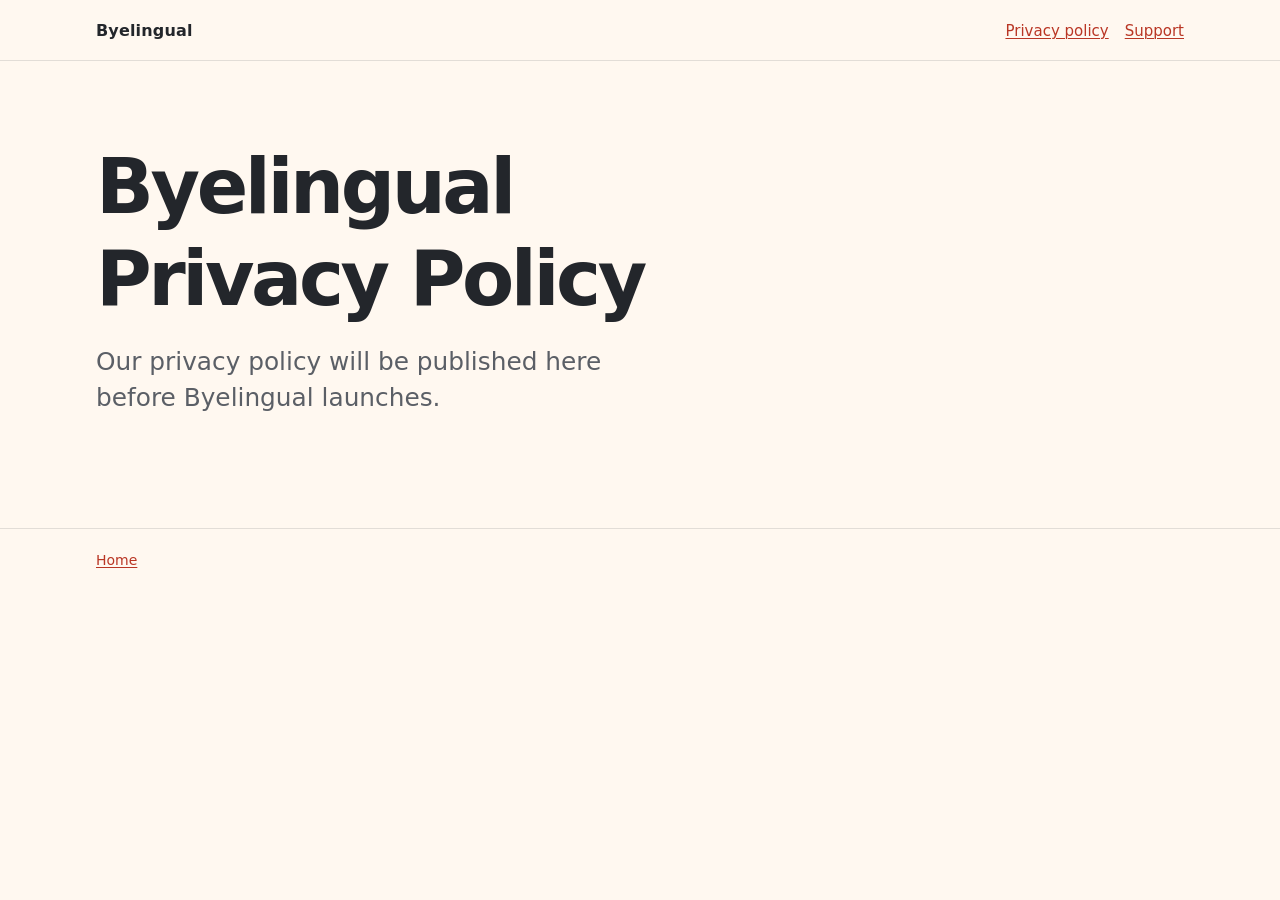
==== privacy/index.html @ 0e50996b "Policy site: home, support and a placeholder privacy page The privacy policy is published before lau" ====
<!doctype html>
<html lang="en">
<head>
  <meta charset="utf-8">
  <meta name="viewport" content="width=device-width, initial-scale=1">
  <meta name="color-scheme" content="light dark">
  <meta name="robots" content="noindex">
  <title>Privacy policy — Byelingual</title>
  <link rel="stylesheet" href="../styles.css">
</head>
<body>
  <a class="skip-link" href="#main-content">Skip to content</a>
  <header class="site-header">
    <div class="site-header__inner">
      <a class="brand" href="../">Byelingual</a>
      <nav class="site-nav" aria-label="Main navigation">
        <ul>
          <li><a href="./" aria-current="page">Privacy policy</a></li>
          <li><a href="../support/">Support</a></li>
        </ul>
      </nav>
    </div>
  </header>
  <main id="main-content" class="page">
    <article class="reading">
      <h1>Byelingual Privacy Policy</h1>
      <p class="lede">Our privacy policy will be published here before Byelingual launches.</p>
    </article>
  </main>
  <footer class="site-footer">
    <div class="site-footer__inner">
      <p><a href="../">Home</a></p>
    </div>
  </footer>
</body>
</html>
---- styles.css ----
/* Colours are the app's semantic roles (src/constants/tokens.json):
   backgroundApp, textPrimary, textSecondary, textLink, borderSystemMessageCheckbox
   and backgroundNotice, light and dark. */
:root {
  color-scheme: light dark;
  --background: #fff8f0;
  --text: #23262b;
  --secondary-text: #5b5f66;
  --accent: #b93624;
  --link: #b93624;
  --separator: #e2ddd7;
  --gap-background: #fbe9e2;
  --gap-text: #23262b;
  --focus: #b93624;
  --content-width: 68rem;
  --reading-width: 68ch;
}

@media (prefers-color-scheme: dark) {
  :root {
    --background: #1a1917;
    --text: #f3ece3;
    --secondary-text: #bdb6ad;
    --accent: #f2876f;
    --link: #f2876f;
    --separator: #4a4641;
    --gap-background: #3a2923;
    --gap-text: #f3ece3;
    --focus: #f2876f;
  }
}

* {
  box-sizing: border-box;
}

html {
  background: var(--background);
  color: var(--text);
  font-size: 100%;
  line-height: 1.65;
  overflow-wrap: break-word;
  scroll-behavior: auto;
}

body {
  margin: 0;
  min-width: 0;
  background: var(--background);
  color: var(--text);
  font-family: ui-serif, "New York", Georgia, serif;
  font-size: 1.0625rem;
}

a {
  color: var(--link);
  text-decoration-thickness: 0.08em;
  text-underline-offset: 0.16em;
}

a:hover {
  text-decoration-thickness: 0.13em;
}

:focus-visible {
  outline: 0.2rem solid var(--focus);
  outline-offset: 0.2rem;
}

.skip-link {
  position: absolute;
  top: 0.5rem;
  left: 0.5rem;
  z-index: 10;
  padding: 0.55rem 0.8rem;
  background: var(--text);
  color: var(--background);
  font-family: system-ui, -apple-system, sans-serif;
  transform: translateY(-180%);
}

.skip-link:focus {
  transform: translateY(0);
}

.site-header,
.site-footer {
  font-family: system-ui, -apple-system, sans-serif;
}

.site-header {
  border-bottom: 1px solid var(--separator);
}

.site-header__inner,
.site-footer__inner,
.page {
  width: min(100% - 2rem, var(--content-width));
  margin-inline: auto;
}

.site-header__inner {
  display: flex;
  align-items: baseline;
  justify-content: space-between;
  gap: 1rem;
  padding-block: 1rem;
}

.brand {
  color: var(--text);
  font-size: 1rem;
  font-weight: 700;
  letter-spacing: 0.01em;
  text-decoration: none;
}

.site-nav ul {
  display: flex;
  flex-wrap: wrap;
  gap: 0.45rem 1rem;
  margin: 0;
  padding: 0;
  list-style: none;
}

.site-nav a {
  font-size: 0.9375rem;
}

.page {
  padding-block: clamp(2.5rem, 7vw, 5rem);
}

.reading {
  max-width: var(--reading-width);
}

.home-page {
  display: grid;
  min-height: calc(100svh - 9rem);
  align-content: center;
  padding-block: 3rem;
}

h1,
h2,
h3,
nav,
.eyebrow,
.meta,
.lede,
.box-heading,
.gap-note,
caption,
th {
  font-family: system-ui, -apple-system, sans-serif;
}

h1,
h2,
h3 {
  color: var(--text);
  line-height: 1.2;
  text-wrap: balance;
}

h1 {
  max-width: 18ch;
  margin: 0 0 1.25rem;
  font-size: clamp(2.25rem, 8vw, 4.75rem);
  letter-spacing: -0.045em;
}

h2 {
  margin: 3.75rem 0 1rem;
  padding-top: 0.3rem;
  font-size: clamp(1.45rem, 4vw, 2rem);
  letter-spacing: -0.02em;
  scroll-margin-top: 1rem;
}

h3 {
  margin: 2.25rem 0 0.75rem;
  font-size: 1.15rem;
}

p,
ul,
ol {
  max-width: var(--reading-width);
}

li + li {
  margin-top: 0.45rem;
}

.eyebrow,
.meta {
  color: var(--secondary-text);
  font-size: 0.875rem;
  letter-spacing: 0.035em;
}

.eyebrow {
  margin: 0 0 0.75rem;
  font-weight: 700;
  text-transform: uppercase;
}

.meta {
  margin-block: 0.35rem;
}

.lede {
  max-width: 48ch;
  margin: 0 0 2rem;
  color: var(--secondary-text);
  font-size: clamp(1.2rem, 3vw, 1.55rem);
  line-height: 1.45;
}

.link-list {
  display: flex;
  flex-wrap: wrap;
  gap: 0.7rem 1.5rem;
  margin: 0;
  padding: 0;
  font-family: system-ui, -apple-system, sans-serif;
  list-style: none;
}

.summary,
.contents,
.draft-checks {
  margin-block: 2rem;
  padding: 1.25rem;
  border: 1px solid var(--separator);
}

.box-heading {
  margin: 0 0 0.75rem;
  color: var(--text);
  font-size: 1.15rem;
  font-weight: 700;
  line-height: 1.2;
}

.summary p:last-child,
.draft-checks p:last-child {
  margin-bottom: 0;
}

.contents ol {
  columns: 2 18rem;
  column-gap: 2.5rem;
  margin-bottom: 0;
  padding-left: 1.4rem;
}

.contents li {
  break-inside: avoid;
  margin-bottom: 0.45rem;
}

.gap {
  padding: 0.08em 0.22em;
  background: var(--gap-background);
  color: var(--gap-text);
  font-family: system-ui, -apple-system, sans-serif;
  font-size: 0.92em;
  font-weight: 700;
}

.gap-note {
  max-width: var(--reading-width);
  margin-block: 1rem;
  padding: 0.9rem 1rem;
  border-left: 0.3rem solid var(--accent);
  background: var(--gap-background);
  color: var(--gap-text);
  font-size: 0.9375rem;
  line-height: 1.5;
}

.table-scroll {
  max-width: 100%;
  margin-block: 1.5rem;
  overflow-x: auto;
  overscroll-behavior-inline: contain;
  border: 1px solid var(--separator);
}

table {
  width: 100%;
  min-width: 42rem;
  border-collapse: collapse;
}

caption {
  padding: 0.85rem 1rem;
  color: var(--secondary-text);
  font-weight: 700;
  text-align: left;
}

th,
td {
  padding: 0.8rem 1rem;
  border-top: 1px solid var(--separator);
  text-align: left;
  vertical-align: top;
}

th {
  width: 31%;
  font-size: 0.9375rem;
}

.site-footer {
  border-top: 1px solid var(--separator);
  color: var(--secondary-text);
  font-size: 0.875rem;
}

.site-footer__inner {
  padding-block: 1.25rem 2rem;
}

.site-footer p {
  margin: 0;
}

code {
  font-size: 0.92em;
}

@media (max-width: 34rem) {
  .site-header__inner {
    align-items: flex-start;
    flex-direction: column;
  }

  .site-header__inner,
  .site-footer__inner,
  .page {
    width: min(100% - 1.25rem, var(--content-width));
  }

  .contents ol {
    columns: 1;
  }
}

@media (prefers-reduced-motion: reduce) {
  *,
  *::before,
  *::after {
    scroll-behavior: auto !important;
  }
}

/* On a phone the retention table stacks: each row becomes a block with its
   heading above its period, so nothing hides off the side of the screen. */
@media (max-width: 40rem) {
  table {
    min-width: 0;
  }

  thead {
    position: absolute;
    width: 1px;
    height: 1px;
    overflow: hidden;
    clip-path: inset(50%);
  }

  tbody tr,
  tbody th,
  tbody td {
    display: block;
    width: auto;
  }

  tbody tr {
    border-top: 1px solid var(--separator);
  }

  tbody th,
  tbody td {
    border-top: 0;
  }

  tbody th {
    padding-bottom: 0.2rem;
  }

  tbody td {
    padding-top: 0;
  }
}

/* Lists laid out in a row don't take the reading lists' spacing between items. */
.site-nav li + li,
.link-list li + li {
  margin-top: 0;
}
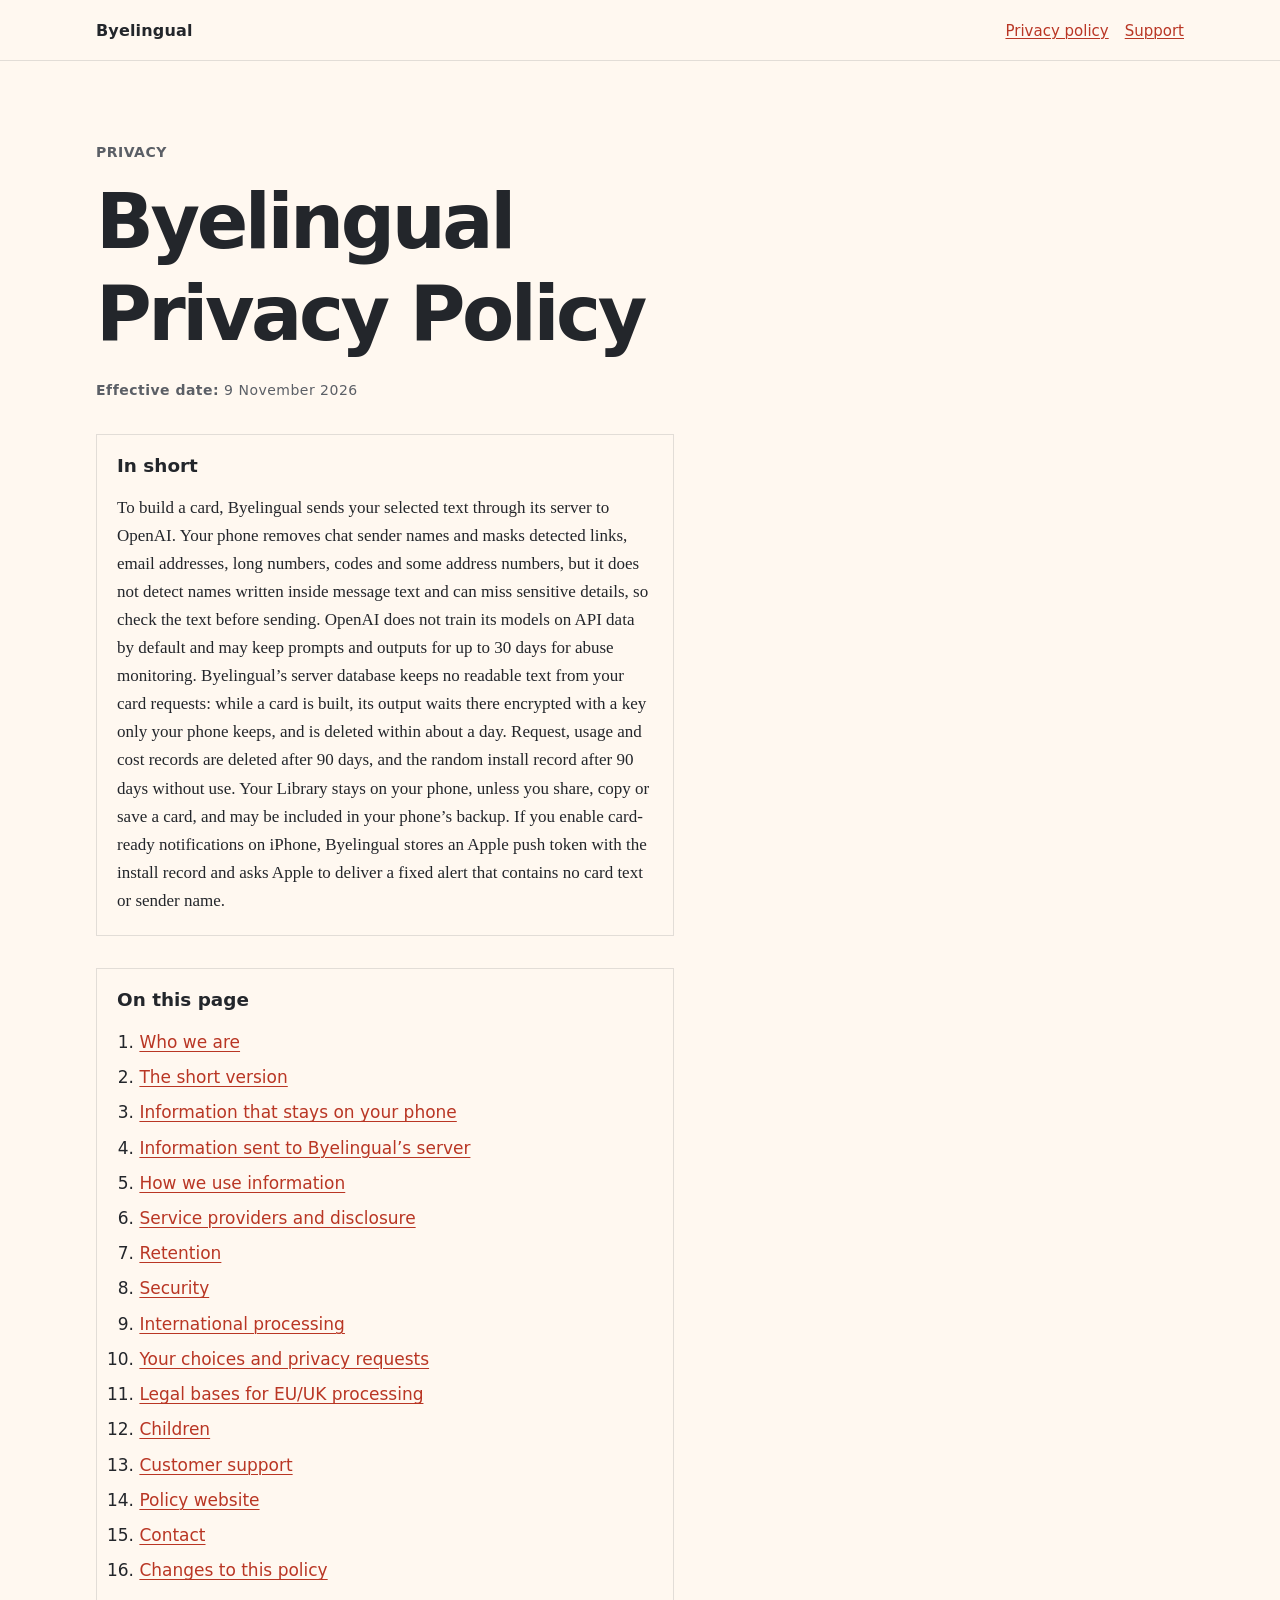
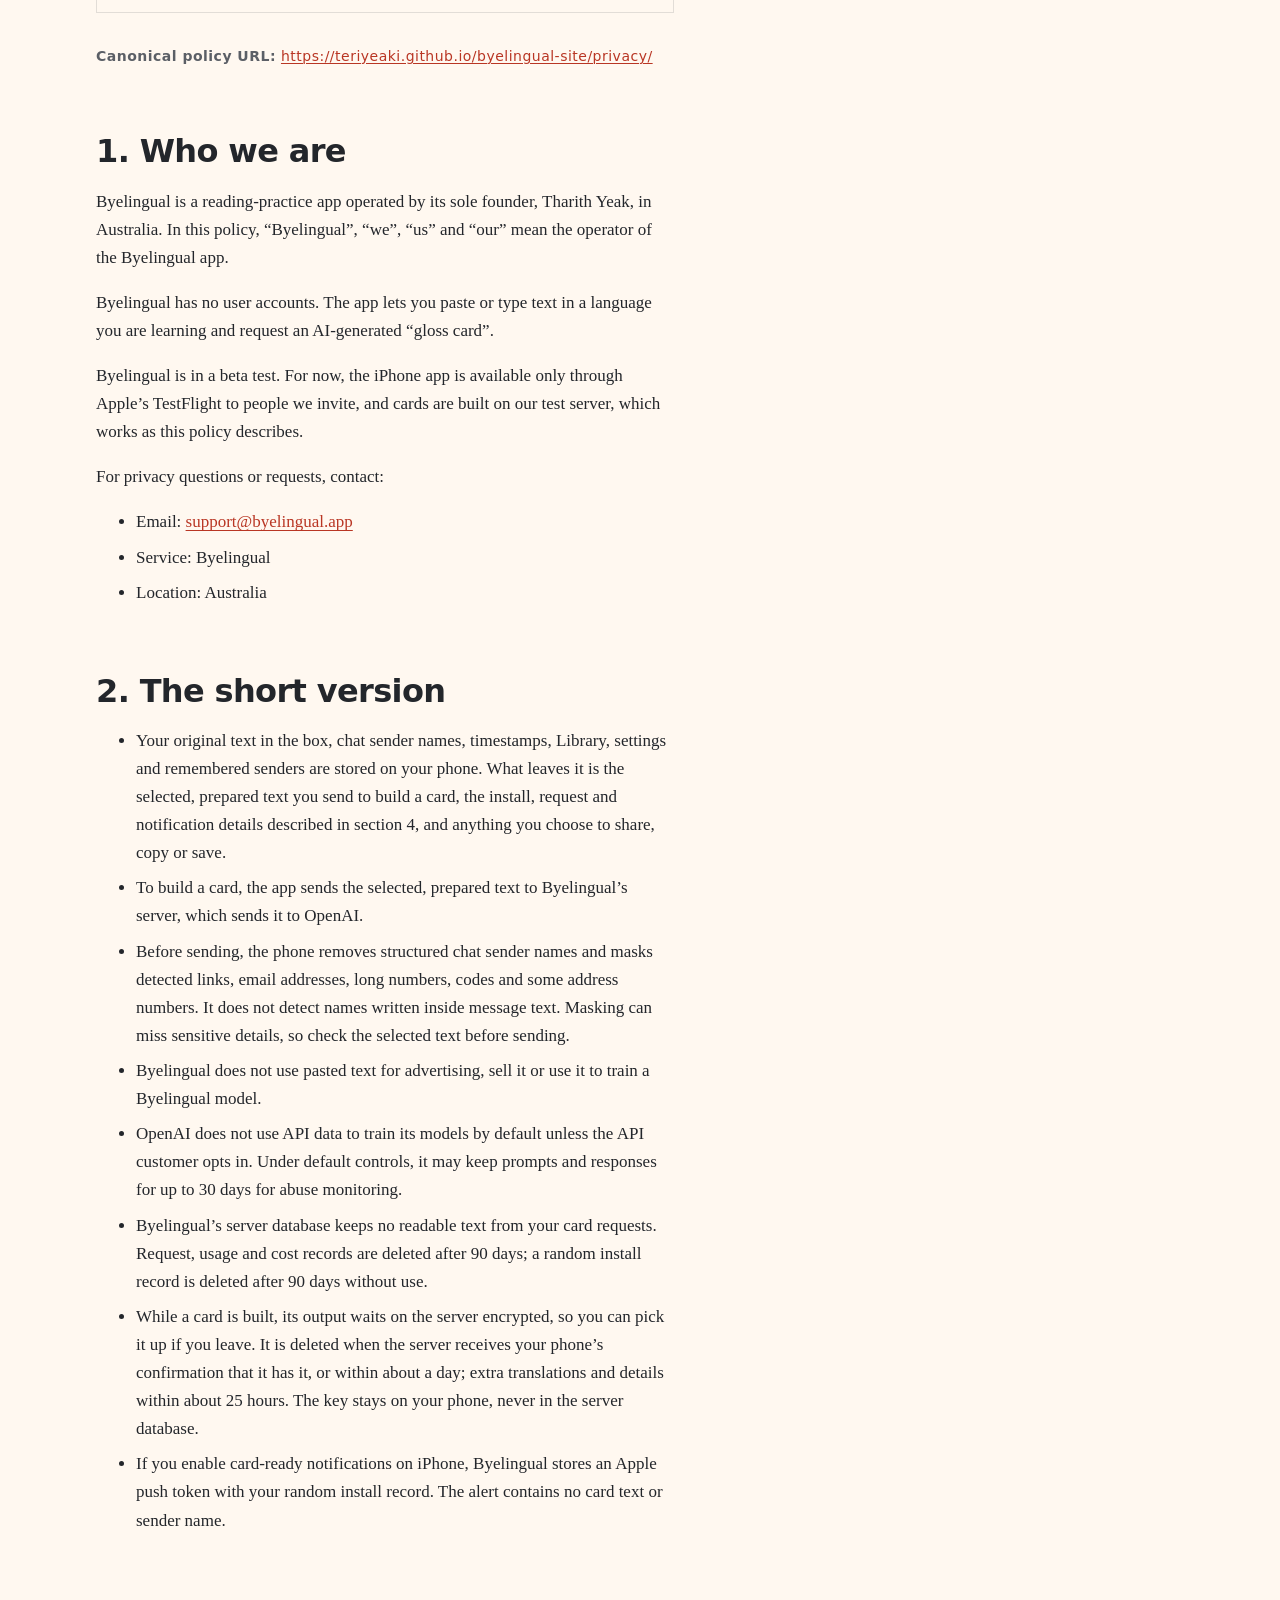
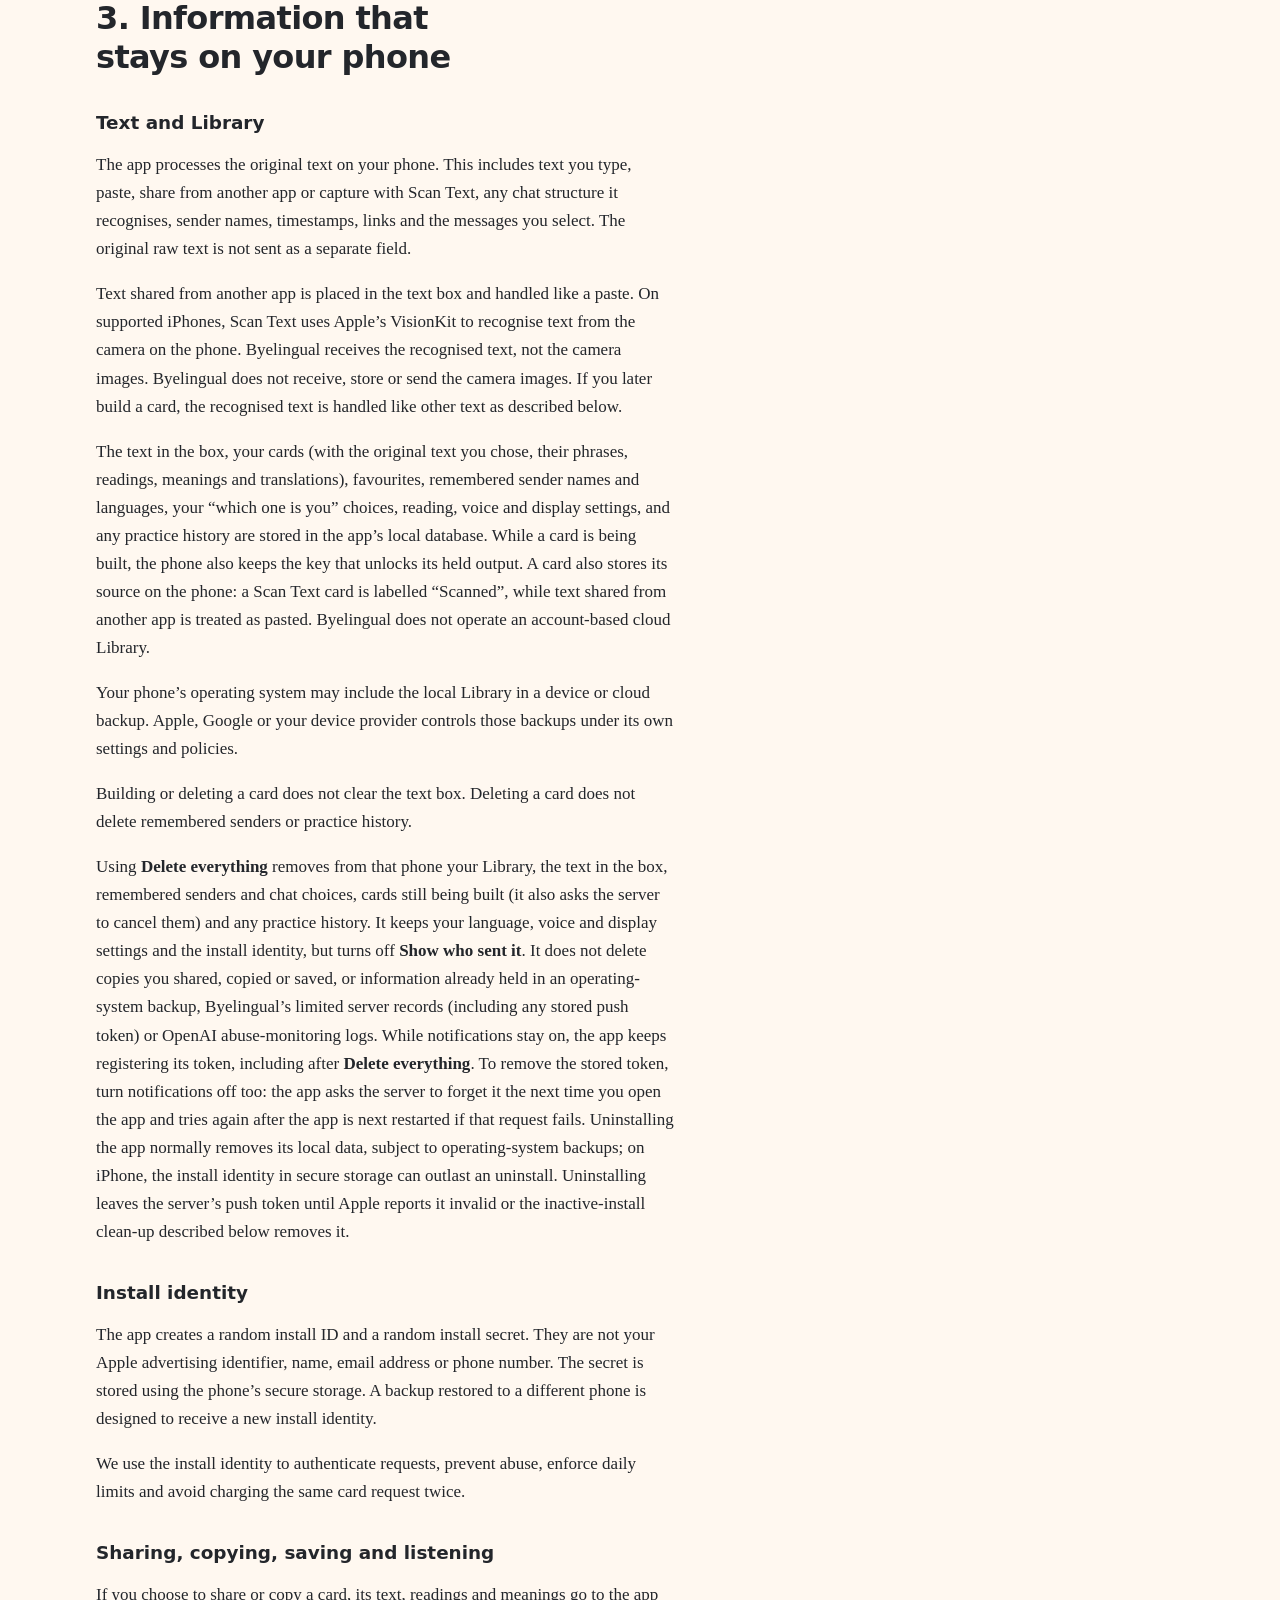
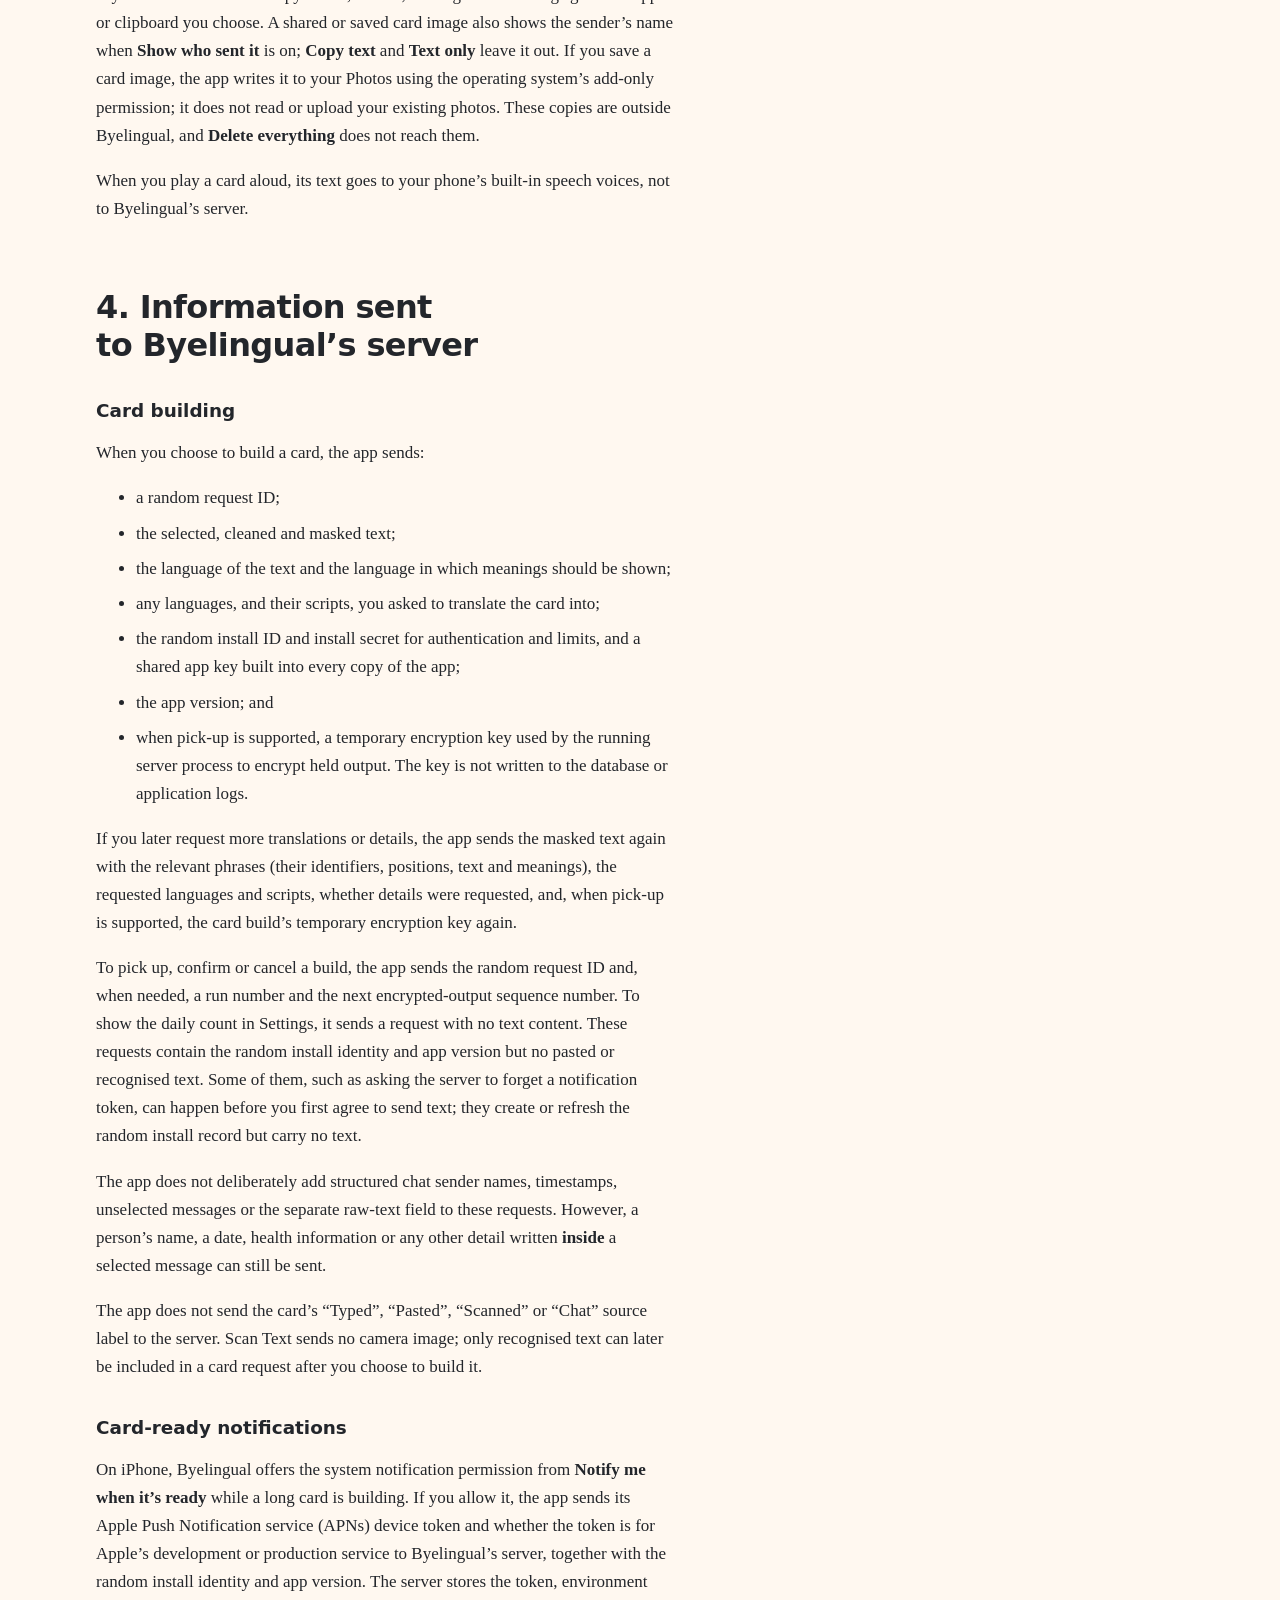
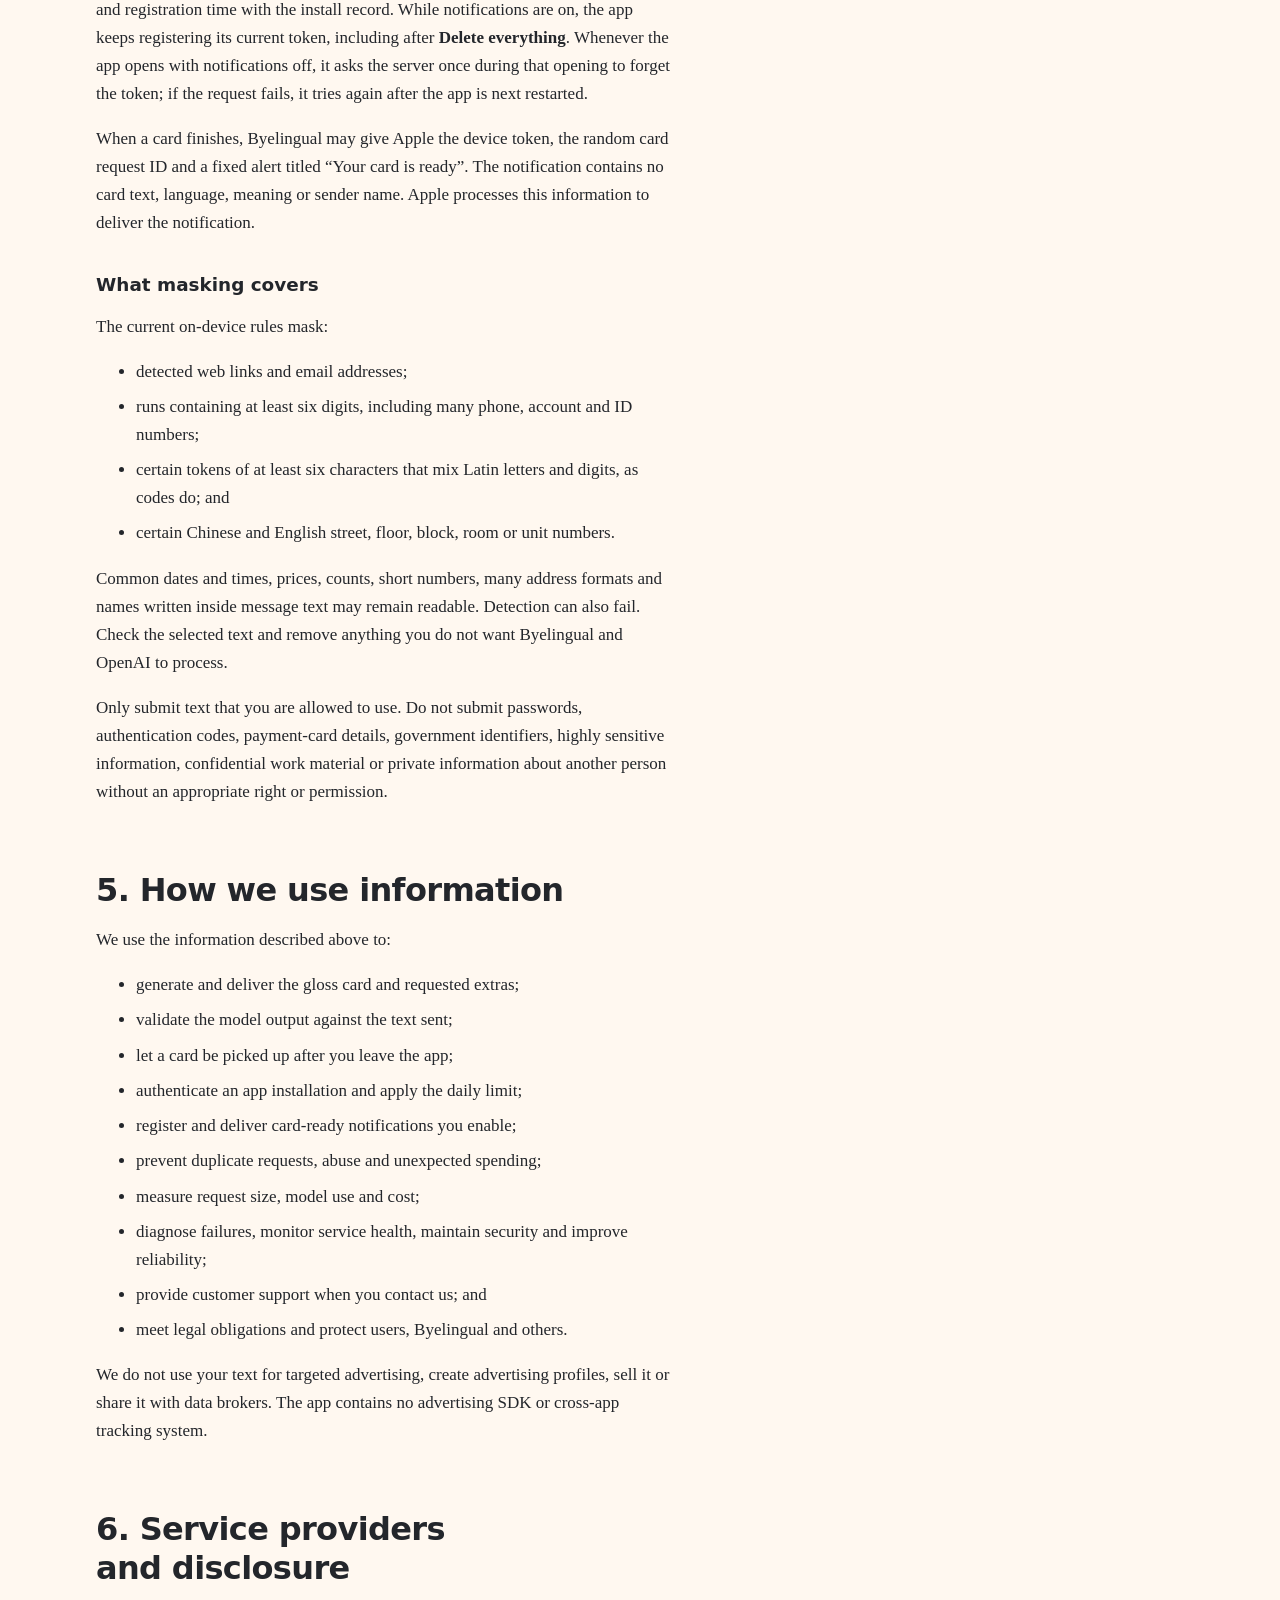
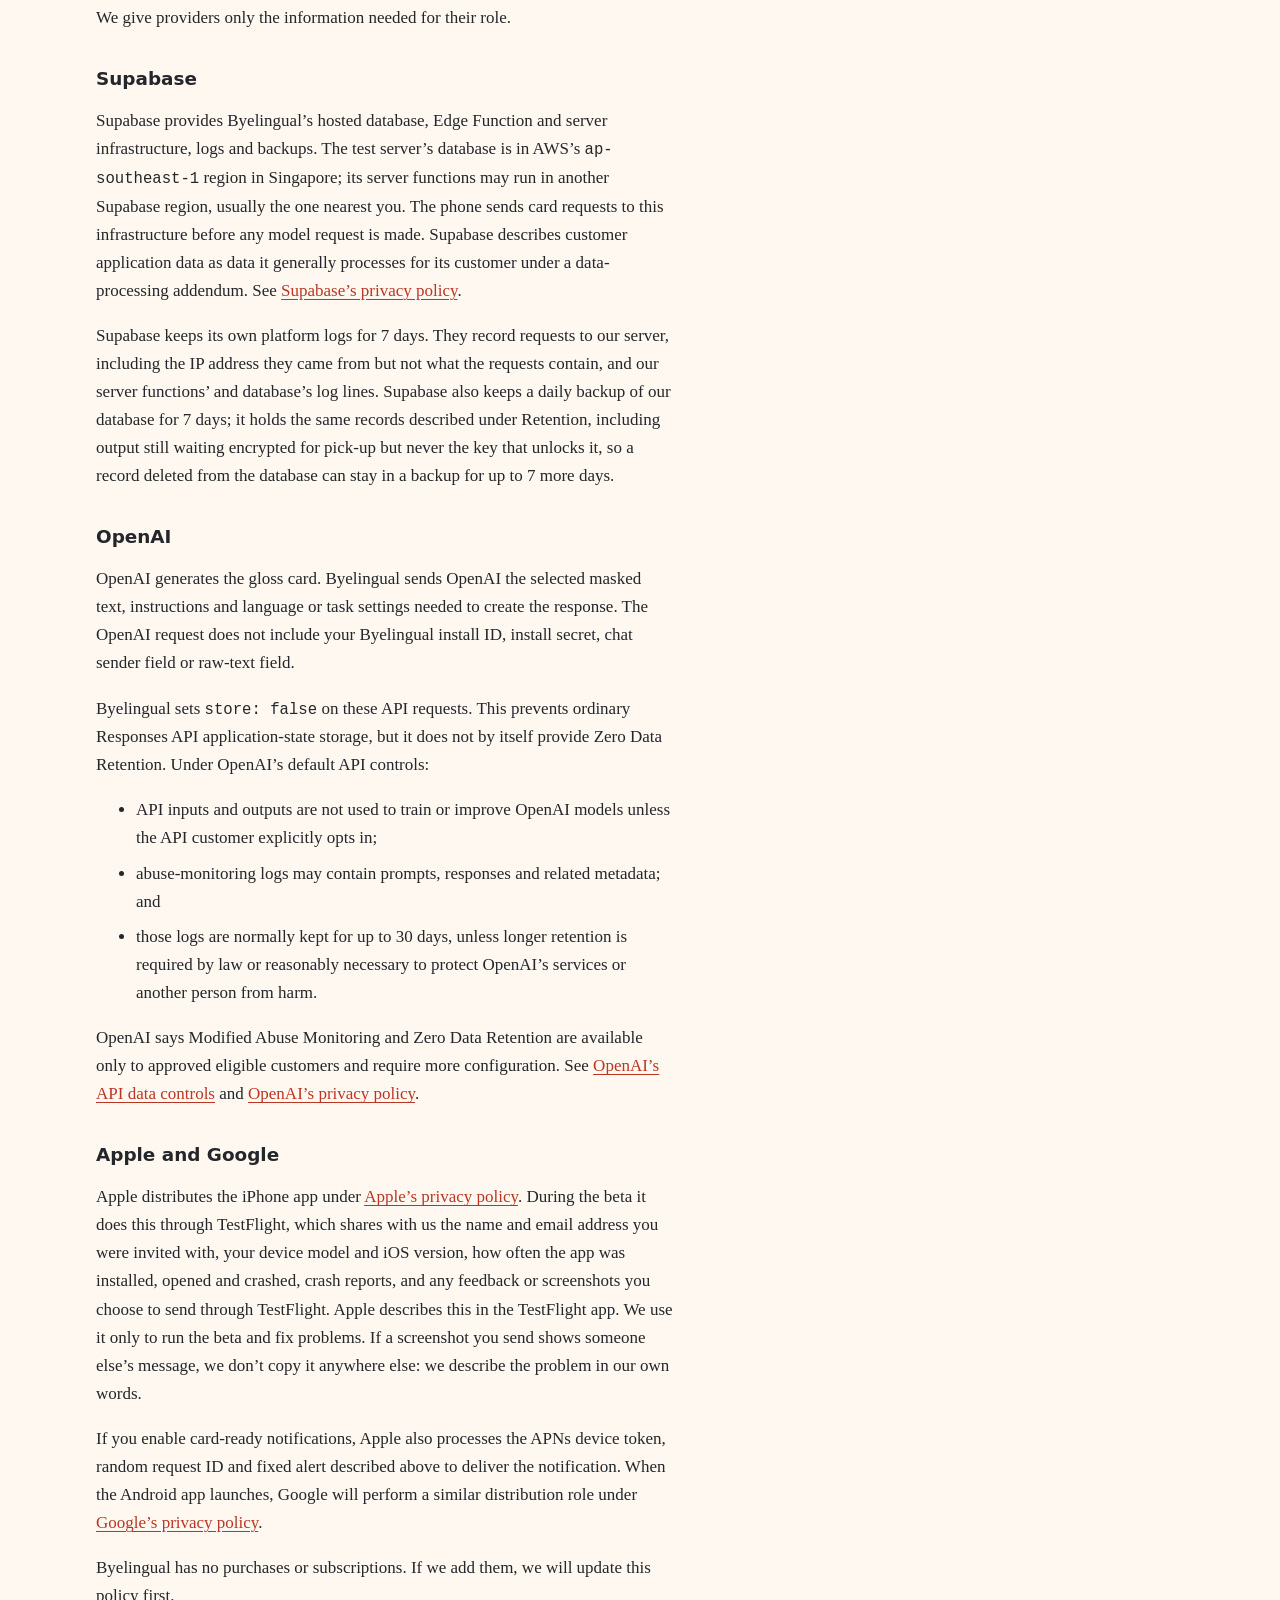
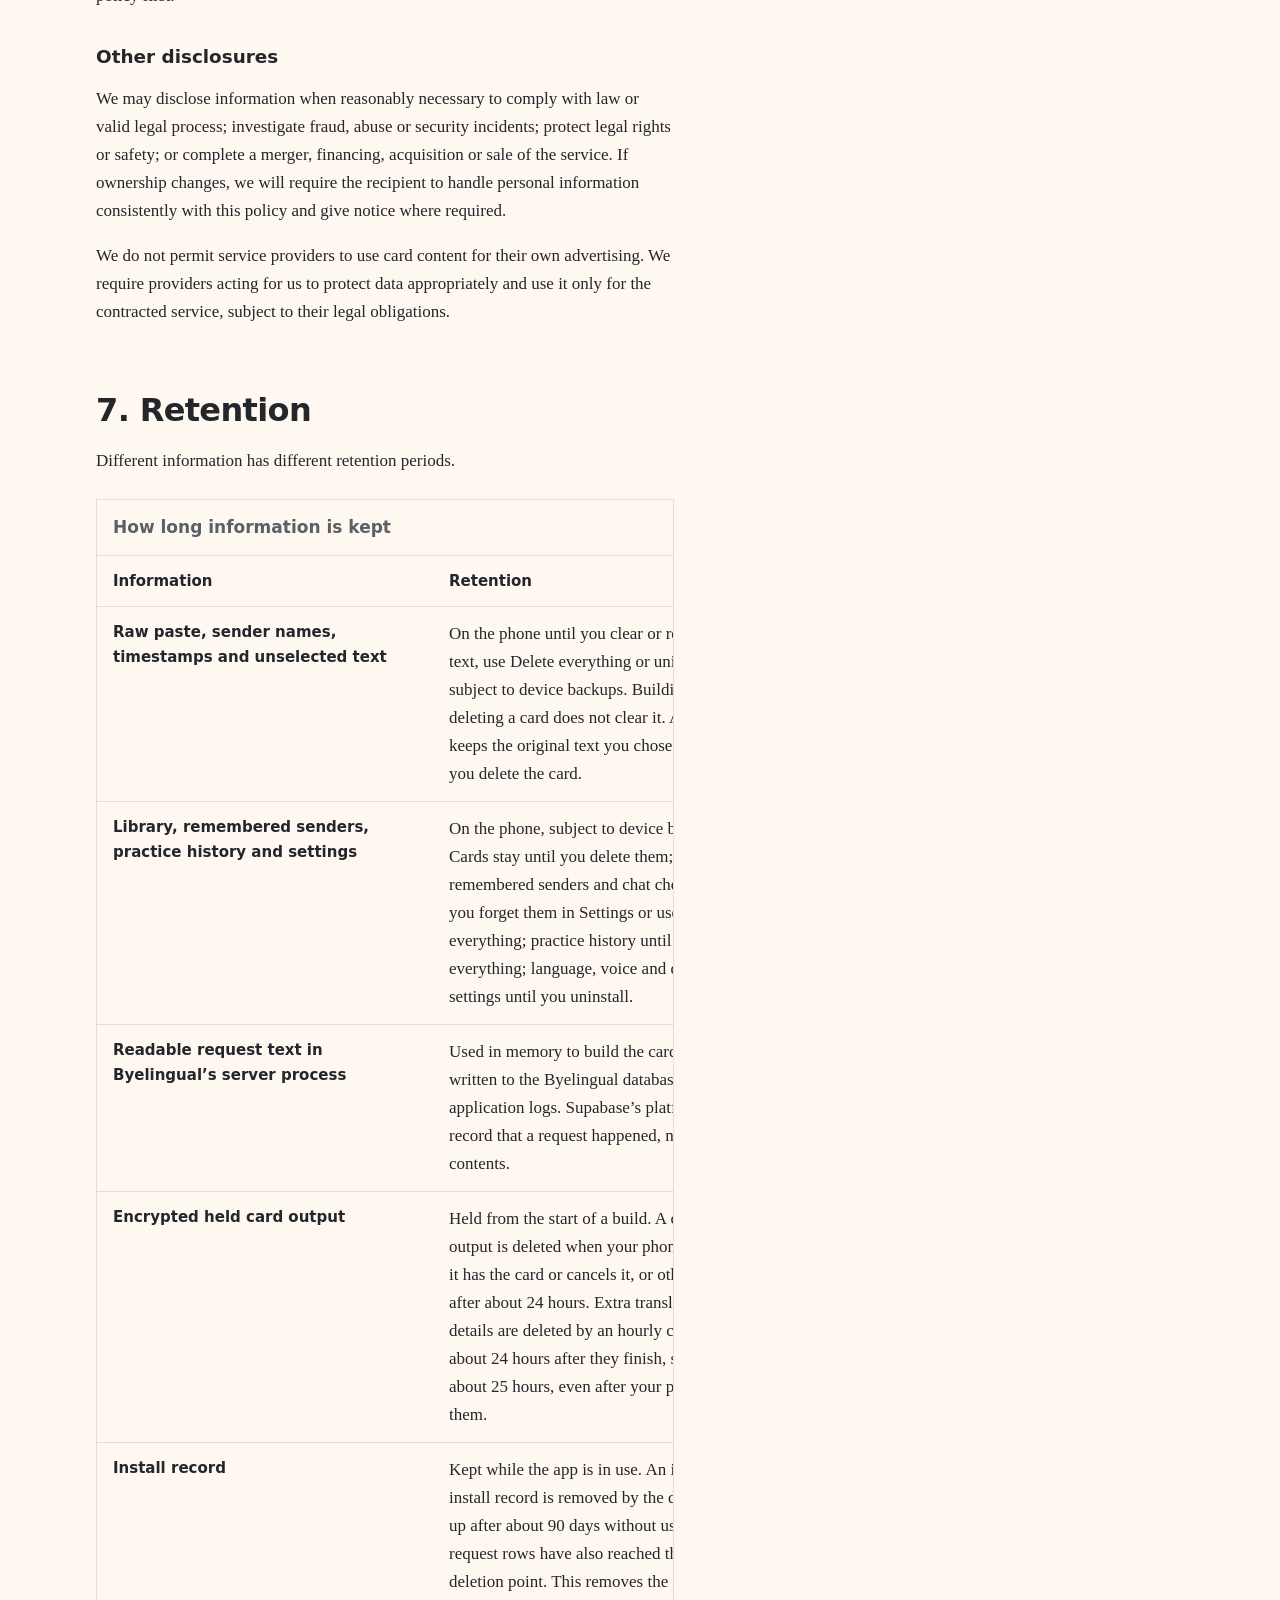
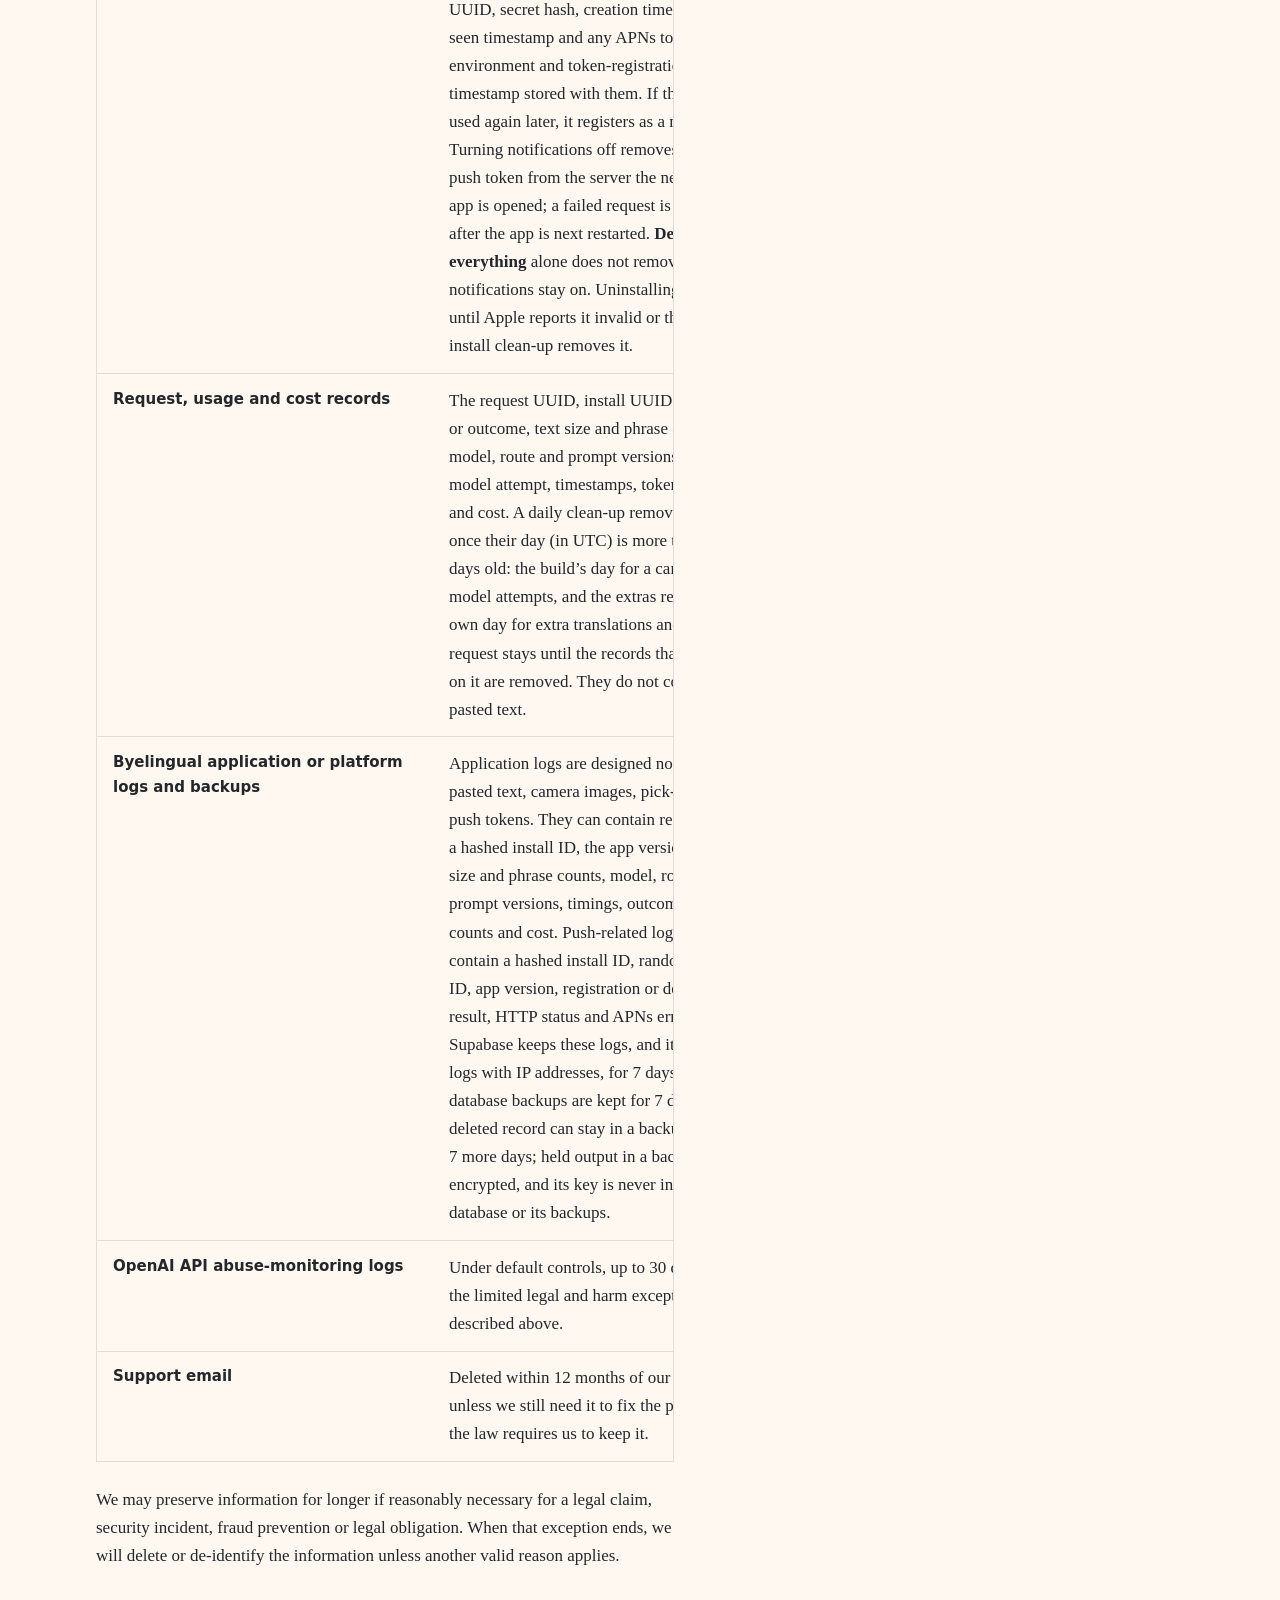
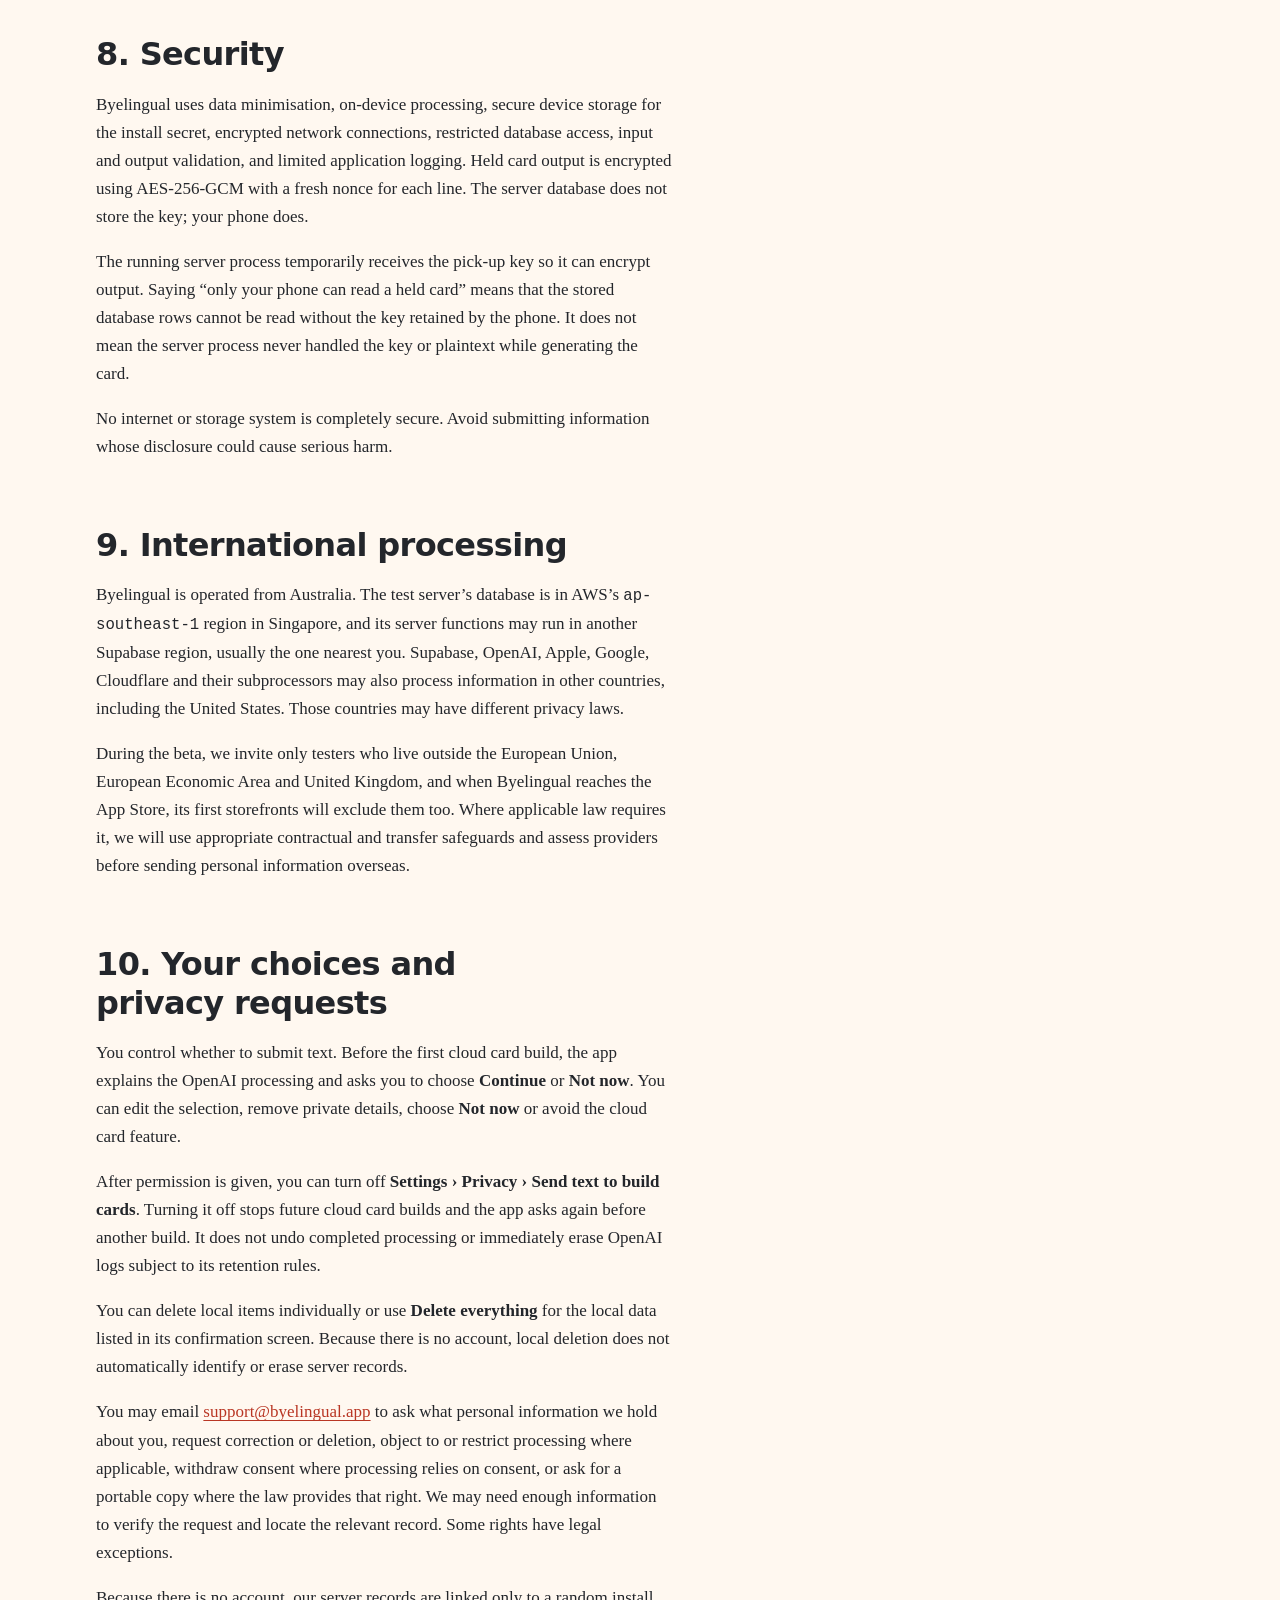
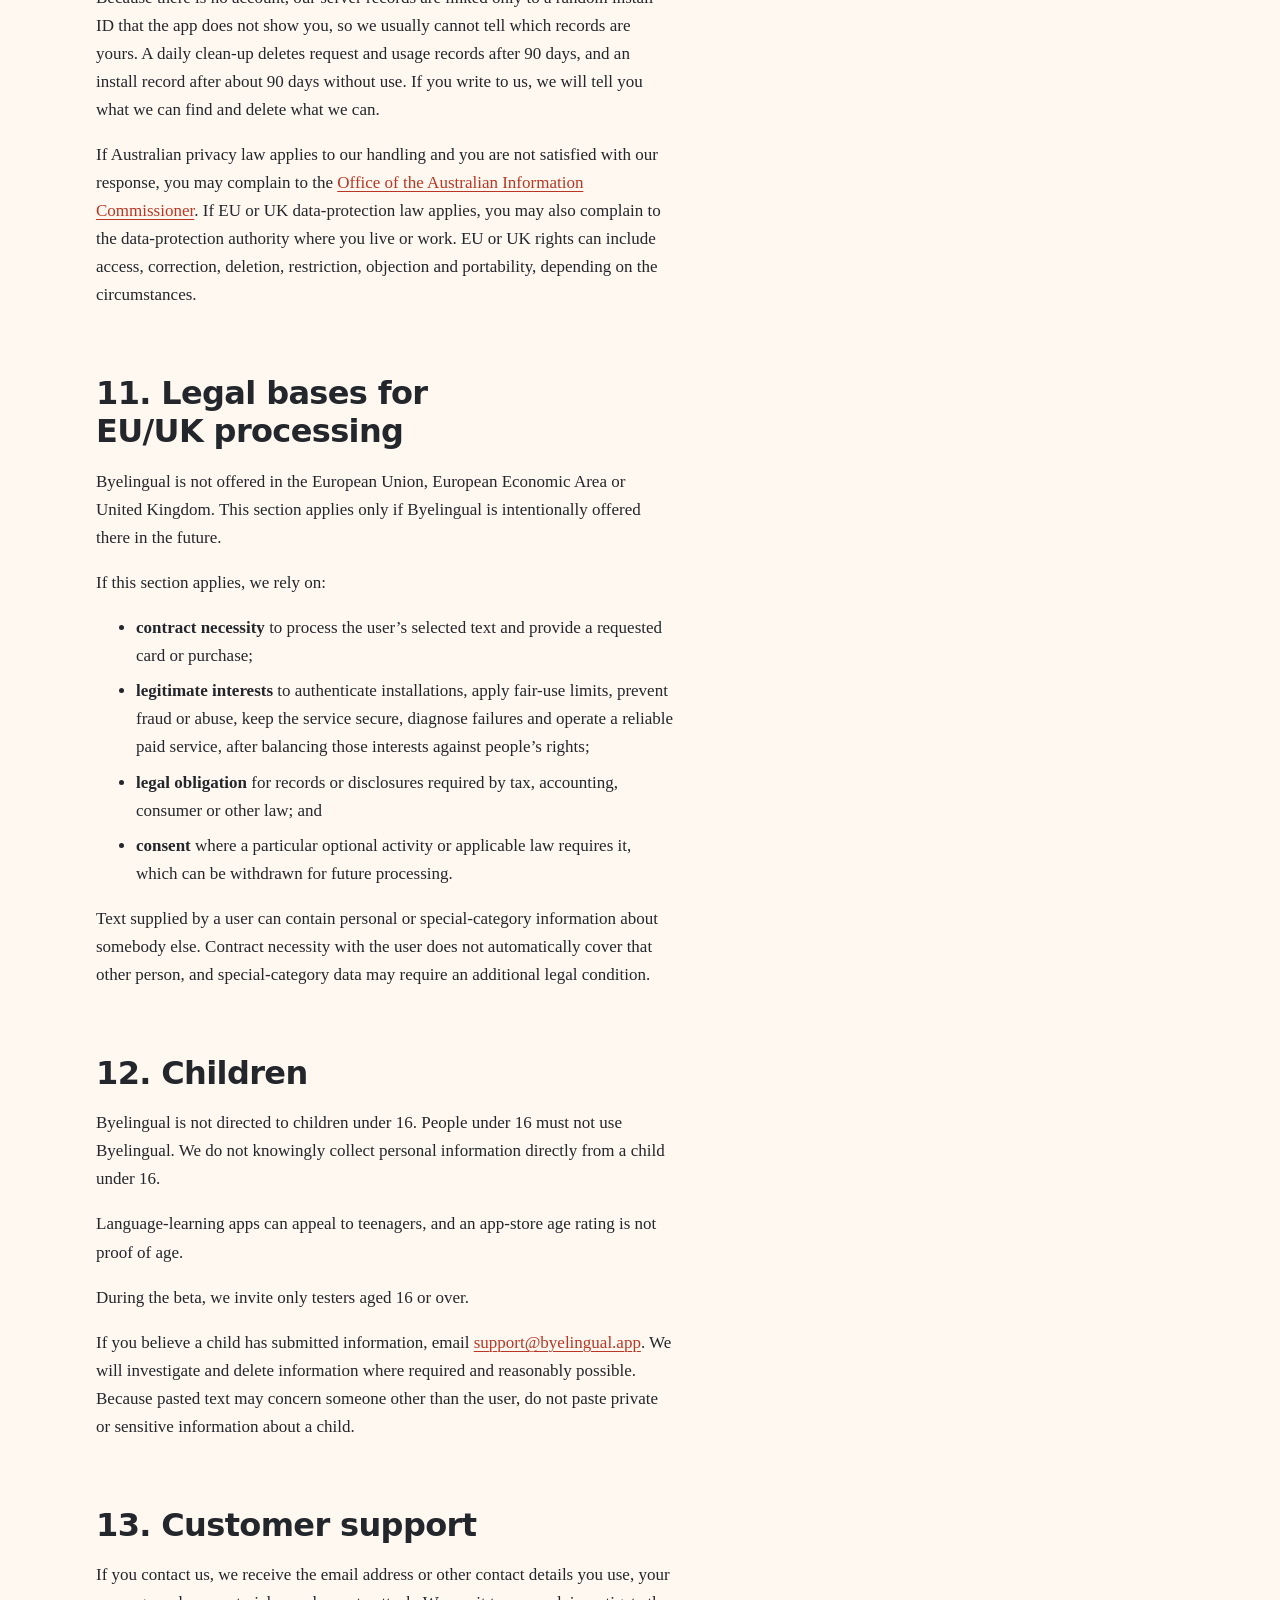
==== commit da72c1f0: "Privacy policy: first version, effective 9 November 2026 The TestFlight beta as built at Byelingual " ====
--- a/privacy/index.html
+++ b/privacy/index.html
@@ -4,7 +4,6 @@
   <meta charset="utf-8">
   <meta name="viewport" content="width=device-width, initial-scale=1">
   <meta name="color-scheme" content="light dark">
-  <meta name="robots" content="noindex">
   <title>Privacy policy — Byelingual</title>
   <link rel="stylesheet" href="../styles.css">
 </head>
@@ -23,13 +22,261 @@
   </header>
   <main id="main-content" class="page">
     <article class="reading">
+      <p class="eyebrow">Privacy</p>
       <h1>Byelingual Privacy Policy</h1>
-      <p class="lede">Our privacy policy will be published here before Byelingual launches.</p>
+      <p class="meta"><strong>Effective date:</strong> 9 November 2026</p>
+
+      <section class="summary" aria-labelledby="in-short-heading">
+        <p id="in-short-heading" class="box-heading">In short</p>
+        <p>To build a card, Byelingual sends your selected text through its server to OpenAI. Your phone removes chat sender names and masks detected links, email addresses, long numbers, codes and some address numbers, but it does not detect names written inside message text and can miss sensitive details, so check the text before sending. OpenAI does not train its models on API data by default and may keep prompts and outputs for up to 30 days for abuse monitoring. Byelingual’s server database keeps no readable text from your card requests: while a card is built, its output waits there encrypted with a key only your phone keeps, and is deleted within about a day. Request, usage and cost records are deleted after 90 days, and the random install record after 90 days without use. Your Library stays on your phone, unless you share, copy or save a card, and may be included in your phone’s backup. If you enable card-ready notifications on iPhone, Byelingual stores an Apple push token with the install record and asks Apple to deliver a fixed alert that contains no card text or sender name.</p>
+      </section>
+
+      <nav class="contents" aria-label="Privacy policy contents">
+        <p class="box-heading">On this page</p>
+        <ol>
+          <li><a href="#who-we-are">Who we are</a></li>
+          <li><a href="#short-version">The short version</a></li>
+          <li><a href="#information-on-phone">Information that stays on your phone</a></li>
+          <li><a href="#information-sent">Information sent to Byelingual’s server</a></li>
+          <li><a href="#how-we-use-information">How we use information</a></li>
+          <li><a href="#service-providers">Service providers and disclosure</a></li>
+          <li><a href="#retention">Retention</a></li>
+          <li><a href="#security">Security</a></li>
+          <li><a href="#international-processing">International processing</a></li>
+          <li><a href="#your-choices-and-privacy-requests">Your choices and privacy requests</a></li>
+          <li><a href="#eu-uk-processing">Legal bases for EU/UK processing</a></li>
+          <li><a href="#children">Children</a></li>
+          <li><a href="#customer-support">Customer support</a></li>
+          <li><a href="#policy-website">Policy website</a></li>
+          <li><a href="#contact">Contact</a></li>
+          <li><a href="#changes-to-this-policy">Changes to this policy</a></li>
+        </ol>
+      </nav>
+
+      <p class="meta"><strong>Canonical policy URL:</strong> <a href="https://teriyeaki.github.io/byelingual-site/privacy/">https://teriyeaki.github.io/byelingual-site/privacy/</a></p>
+
+      <h2 id="who-we-are">1. Who we are</h2>
+      <p>Byelingual is a reading-practice app operated by its sole founder, Tharith Yeak, in Australia. In this policy, “Byelingual”, “we”, “us” and “our” mean the operator of the Byelingual app.</p>
+      <p>Byelingual has no user accounts. The app lets you paste or type text in a language you are learning and request an AI-generated “gloss card”.</p>
+      <p>Byelingual is in a beta test. For now, the iPhone app is available only through Apple’s TestFlight to people we invite, and cards are built on our test server, which works as this policy describes.</p>
+      <p>For privacy questions or requests, contact:</p>
+      <ul>
+        <li>Email: <a href="mailto:support@byelingual.app">support@byelingual.app</a></li>
+        <li>Service: Byelingual</li>
+        <li>Location: Australia</li>
+      </ul>
+
+      <h2 id="short-version">2. The short version</h2>
+      <ul>
+        <li>Your original text in the box, chat sender names, timestamps, Library, settings and remembered senders are stored on your phone. What leaves it is the selected, prepared text you send to build a card, the install, request and notification details described in section 4, and anything you choose to share, copy or save.</li>
+        <li>To build a card, the app sends the selected, prepared text to Byelingual’s server, which sends it to OpenAI.</li>
+        <li>Before sending, the phone removes structured chat sender names and masks detected links, email addresses, long numbers, codes and some address numbers. It does not detect names written inside message text. Masking can miss sensitive details, so check the selected text before sending.</li>
+        <li>Byelingual does not use pasted text for advertising, sell it or use it to train a Byelingual model.</li>
+        <li>OpenAI does not use API data to train its models by default unless the API customer opts in. Under default controls, it may keep prompts and responses for up to 30 days for abuse monitoring.</li>
+        <li>Byelingual’s server database keeps no readable text from your card requests. Request, usage and cost records are deleted after 90 days; a random install record is deleted after 90 days without use.</li>
+        <li>While a card is built, its output waits on the server encrypted, so you can pick it up if you leave. It is deleted when the server receives your phone’s confirmation that it has it, or within about a day; extra translations and details within about 25 hours. The key stays on your phone, never in the server database.</li>
+        <li>If you enable card-ready notifications on iPhone, Byelingual stores an Apple push token with your random install record. The alert contains no card text or sender name.</li>
+      </ul>
+
+      <h2 id="information-on-phone">3. Information that stays on your phone</h2>
+      <h3>Text and Library</h3>
+      <p>The app processes the original text on your phone. This includes text you type, paste, share from another app or capture with Scan Text, any chat structure it recognises, sender names, timestamps, links and the messages you select. The original raw text is not sent as a separate field.</p>
+      <p>Text shared from another app is placed in the text box and handled like a paste. On supported iPhones, Scan Text uses Apple’s VisionKit to recognise text from the camera on the phone. Byelingual receives the recognised text, not the camera images. Byelingual does not receive, store or send the camera images. If you later build a card, the recognised text is handled like other text as described below.</p>
+      <p>The text in the box, your cards (with the original text you chose, their phrases, readings, meanings and translations), favourites, remembered sender names and languages, your “which one is you” choices, reading, voice and display settings, and any practice history are stored in the app’s local database. While a card is being built, the phone also keeps the key that unlocks its held output. A card also stores its source on the phone: a Scan Text card is labelled “Scanned”, while text shared from another app is treated as pasted. Byelingual does not operate an account-based cloud Library.</p>
+      <p>Your phone’s operating system may include the local Library in a device or cloud backup. Apple, Google or your device provider controls those backups under its own settings and policies.</p>
+      <p>Building or deleting a card does not clear the text box. Deleting a card does not delete remembered senders or practice history.</p>
+      <p>Using <strong>Delete everything</strong> removes from that phone your Library, the text in the box, remembered senders and chat choices, cards still being built (it also asks the server to cancel them) and any practice history. It keeps your language, voice and display settings and the install identity, but turns off <strong>Show who sent it</strong>. It does not delete copies you shared, copied or saved, or information already held in an operating-system backup, Byelingual’s limited server records (including any stored push token) or OpenAI abuse-monitoring logs. While notifications stay on, the app keeps registering its token, including after <strong>Delete everything</strong>. To remove the stored token, turn notifications off too: the app asks the server to forget it the next time you open the app and tries again after the app is next restarted if that request fails. Uninstalling the app normally removes its local data, subject to operating-system backups; on iPhone, the install identity in secure storage can outlast an uninstall. Uninstalling leaves the server’s push token until Apple reports it invalid or the inactive-install clean-up described below removes it.</p>
+
+      <h3>Install identity</h3>
+      <p>The app creates a random install ID and a random install secret. They are not your Apple advertising identifier, name, email address or phone number. The secret is stored using the phone’s secure storage. A backup restored to a different phone is designed to receive a new install identity.</p>
+      <p>We use the install identity to authenticate requests, prevent abuse, enforce daily limits and avoid charging the same card request twice.</p>
+
+      <h3>Sharing, copying, saving and listening</h3>
+      <p>If you choose to share or copy a card, its text, readings and meanings go to the app or clipboard you choose. A shared or saved card image also shows the sender’s name when <strong>Show who sent it</strong> is on; <strong>Copy text</strong> and <strong>Text only</strong> leave it out. If you save a card image, the app writes it to your Photos using the operating system’s add-only permission; it does not read or upload your existing photos. These copies are outside Byelingual, and <strong>Delete everything</strong> does not reach them.</p>
+      <p>When you play a card aloud, its text goes to your phone’s built-in speech voices, not to Byelingual’s server.</p>
+
+      <h2 id="information-sent">4. Information sent to Byelingual’s server</h2>
+      <h3>Card building</h3>
+      <p>When you choose to build a card, the app sends:</p>
+      <ul>
+        <li>a random request ID;</li>
+        <li>the selected, cleaned and masked text;</li>
+        <li>the language of the text and the language in which meanings should be shown;</li>
+        <li>any languages, and their scripts, you asked to translate the card into;</li>
+        <li>the random install ID and install secret for authentication and limits, and a shared app key built into every copy of the app;</li>
+        <li>the app version; and</li>
+        <li>when pick-up is supported, a temporary encryption key used by the running server process to encrypt held output. The key is not written to the database or application logs.</li>
+      </ul>
+      <p>If you later request more translations or details, the app sends the masked text again with the relevant phrases (their identifiers, positions, text and meanings), the requested languages and scripts, whether details were requested, and, when pick-up is supported, the card build’s temporary encryption key again.</p>
+      <p>To pick up, confirm or cancel a build, the app sends the random request ID and, when needed, a run number and the next encrypted-output sequence number. To show the daily count in Settings, it sends a request with no text content. These requests contain the random install identity and app version but no pasted or recognised text. Some of them, such as asking the server to forget a notification token, can happen before you first agree to send text; they create or refresh the random install record but carry no text.</p>
+      <p>The app does not deliberately add structured chat sender names, timestamps, unselected messages or the separate raw-text field to these requests. However, a person’s name, a date, health information or any other detail written <strong>inside</strong> a selected message can still be sent.</p>
+      <p>The app does not send the card’s “Typed”, “Pasted”, “Scanned” or “Chat” source label to the server. Scan Text sends no camera image; only recognised text can later be included in a card request after you choose to build it.</p>
+
+      <h3>Card-ready notifications</h3>
+      <p>On iPhone, Byelingual offers the system notification permission from <strong>Notify me when it’s ready</strong> while a long card is building. If you allow it, the app sends its Apple Push Notification service (APNs) device token and whether the token is for Apple’s development or production service to Byelingual’s server, together with the random install identity and app version. The server stores the token, environment and registration time with the install record. While notifications are on, the app keeps registering its current token, including after <strong>Delete everything</strong>. Whenever the app opens with notifications off, it asks the server once during that opening to forget the token; if the request fails, it tries again after the app is next restarted.</p>
+      <p>When a card finishes, Byelingual may give Apple the device token, the random card request ID and a fixed alert titled “Your card is ready”. The notification contains no card text, language, meaning or sender name. Apple processes this information to deliver the notification.</p>
+
+      <h3>What masking covers</h3>
+      <p>The current on-device rules mask:</p>
+      <ul>
+        <li>detected web links and email addresses;</li>
+        <li>runs containing at least six digits, including many phone, account and ID numbers;</li>
+        <li>certain tokens of at least six characters that mix Latin letters and digits, as codes do; and</li>
+        <li>certain Chinese and English street, floor, block, room or unit numbers.</li>
+      </ul>
+      <p>Common dates and times, prices, counts, short numbers, many address formats and names written inside message text may remain readable. Detection can also fail. Check the selected text and remove anything you do not want Byelingual and OpenAI to process.</p>
+      <p>Only submit text that you are allowed to use. Do not submit passwords, authentication codes, payment-card details, government identifiers, highly sensitive information, confidential work material or private information about another person without an appropriate right or permission.</p>
+
+      <h2 id="how-we-use-information">5. How we use information</h2>
+      <p>We use the information described above to:</p>
+      <ul>
+        <li>generate and deliver the gloss card and requested extras;</li>
+        <li>validate the model output against the text sent;</li>
+        <li>let a card be picked up after you leave the app;</li>
+        <li>authenticate an app installation and apply the daily limit;</li>
+        <li>register and deliver card-ready notifications you enable;</li>
+        <li>prevent duplicate requests, abuse and unexpected spending;</li>
+        <li>measure request size, model use and cost;</li>
+        <li>diagnose failures, monitor service health, maintain security and improve reliability;</li>
+        <li>provide customer support when you contact us; and</li>
+        <li>meet legal obligations and protect users, Byelingual and others.</li>
+      </ul>
+      <p>We do not use your text for targeted advertising, create advertising profiles, sell it or share it with data brokers. The app contains no advertising SDK or cross-app tracking system.</p>
+
+      <h2 id="service-providers">6. Service providers and disclosure</h2>
+      <p>We give providers only the information needed for their role.</p>
+
+      <h3>Supabase</h3>
+      <p>Supabase provides Byelingual’s hosted database, Edge Function and server infrastructure, logs and backups. The test server’s database is in AWS’s <code>ap-southeast-1</code> region in Singapore; its server functions may run in another Supabase region, usually the one nearest you. The phone sends card requests to this infrastructure before any model request is made. Supabase describes customer application data as data it generally processes for its customer under a data-processing addendum. See <a href="https://supabase.com/privacy">Supabase’s privacy policy</a>.</p>
+      <p>Supabase keeps its own platform logs for 7 days. They record requests to our server, including the IP address they came from but not what the requests contain, and our server functions’ and database’s log lines. Supabase also keeps a daily backup of our database for 7 days; it holds the same records described under Retention, including output still waiting encrypted for pick-up but never the key that unlocks it, so a record deleted from the database can stay in a backup for up to 7 more days.</p>
+
+      <h3>OpenAI</h3>
+      <p>OpenAI generates the gloss card. Byelingual sends OpenAI the selected masked text, instructions and language or task settings needed to create the response. The OpenAI request does not include your Byelingual install ID, install secret, chat sender field or raw-text field.</p>
+      <p>Byelingual sets <code>store: false</code> on these API requests. This prevents ordinary Responses API application-state storage, but it does not by itself provide Zero Data Retention. Under OpenAI’s default API controls:</p>
+      <ul>
+        <li>API inputs and outputs are not used to train or improve OpenAI models unless the API customer explicitly opts in;</li>
+        <li>abuse-monitoring logs may contain prompts, responses and related metadata; and</li>
+        <li>those logs are normally kept for up to 30 days, unless longer retention is required by law or reasonably necessary to protect OpenAI’s services or another person from harm.</li>
+      </ul>
+      <p>OpenAI says Modified Abuse Monitoring and Zero Data Retention are available only to approved eligible customers and require more configuration. See <a href="https://developers.openai.com/api/docs/guides/your-data">OpenAI’s API data controls</a> and <a href="https://openai.com/policies/privacy-policy/">OpenAI’s privacy policy</a>.</p>
+
+      <h3>Apple and Google</h3>
+      <p>Apple distributes the iPhone app under <a href="https://www.apple.com/legal/privacy/">Apple’s privacy policy</a>. During the beta it does this through TestFlight, which shares with us the name and email address you were invited with, your device model and iOS version, how often the app was installed, opened and crashed, crash reports, and any feedback or screenshots you choose to send through TestFlight. Apple describes this in the TestFlight app. We use it only to run the beta and fix problems. If a screenshot you send shows someone else’s message, we don’t copy it anywhere else: we describe the problem in our own words.</p>
+      <p>If you enable card-ready notifications, Apple also processes the APNs device token, random request ID and fixed alert described above to deliver the notification. When the Android app launches, Google will perform a similar distribution role under <a href="https://policies.google.com/privacy">Google’s privacy policy</a>.</p>
+      <p>Byelingual has no purchases or subscriptions. If we add them, we will update this policy first.</p>
+
+      <h3>Other disclosures</h3>
+      <p>We may disclose information when reasonably necessary to comply with law or valid legal process; investigate fraud, abuse or security incidents; protect legal rights or safety; or complete a merger, financing, acquisition or sale of the service. If ownership changes, we will require the recipient to handle personal information consistently with this policy and give notice where required.</p>
+      <p>We do not permit service providers to use card content for their own advertising. We require providers acting for us to protect data appropriately and use it only for the contracted service, subject to their legal obligations.</p>
+
+      <h2 id="retention">7. Retention</h2>
+      <p>Different information has different retention periods.</p>
+      <div class="table-scroll" role="region" aria-label="Data retention periods" tabindex="0">
+        <table>
+          <caption>How long information is kept</caption>
+          <thead>
+            <tr>
+              <th scope="col">Information</th>
+              <th scope="col">Retention</th>
+            </tr>
+          </thead>
+          <tbody>
+            <tr>
+              <th scope="row">Raw paste, sender names, timestamps and unselected text</th>
+              <td>On the phone until you clear or replace the text, use Delete everything or uninstall, subject to device backups. Building or deleting a card does not clear it. A card keeps the original text you chose for it until you delete the card.</td>
+            </tr>
+            <tr>
+              <th scope="row">Library, remembered senders, practice history and settings</th>
+              <td>On the phone, subject to device backups. Cards stay until you delete them; remembered senders and chat choices until you forget them in Settings or use Delete everything; practice history until Delete everything; language, voice and display settings until you uninstall.</td>
+            </tr>
+            <tr>
+              <th scope="row">Readable request text in Byelingual’s server process</th>
+              <td>Used in memory to build the card, and not written to the Byelingual database or application logs. Supabase’s platform logs record that a request happened, not its contents.</td>
+            </tr>
+            <tr>
+              <th scope="row">Encrypted held card output</th>
+              <td>Held from the start of a build. A card’s output is deleted when your phone confirms it has the card or cancels it, or otherwise after about 24 hours. Extra translations and details are deleted by an hourly clean-up about 24 hours after they finish, so within about 25 hours, even after your phone has them.</td>
+            </tr>
+            <tr>
+              <th scope="row">Install record</th>
+              <td>Kept while the app is in use. An inactive install record is removed by the daily clean-up after about 90 days without use, once its request rows have also reached their 90-day deletion point. This removes the install UUID, secret hash, creation timestamp, last-seen timestamp and any APNs token, environment and token-registration timestamp stored with them. If the app is used again later, it registers as a new record. Turning notifications off removes the stored push token from the server the next time the app is opened; a failed request is tried again after the app is next restarted. <strong>Delete everything</strong> alone does not remove it while notifications stay on. Uninstalling leaves it until Apple reports it invalid or this inactive-install clean-up removes it.</td>
+            </tr>
+            <tr>
+              <th scope="row">Request, usage and cost records</th>
+              <td>The request UUID, install UUID, day, state or outcome, text size and phrase estimates, model, route and prompt versions, each model attempt, timestamps, token counts and cost. A daily clean-up removes them once their day (in UTC) is more than 90 days old: the build’s day for a card and its model attempts, and the extras request’s own day for extra translations and details. A request stays until the records that depend on it are removed. They do not contain the pasted text.</td>
+            </tr>
+            <tr>
+              <th scope="row">Byelingual application or platform logs and backups</th>
+              <td>Application logs are designed not to contain pasted text, camera images, pick-up keys or push tokens. They can contain request IDs, a hashed install ID, the app version, text size and phrase counts, model, route and prompt versions, timings, outcomes, token counts and cost. Push-related log entries can contain a hashed install ID, random request ID, app version, registration or delivery result, HTTP status and APNs error reason. Supabase keeps these logs, and its request logs with IP addresses, for 7 days. Daily database backups are kept for 7 days, so a deleted record can stay in a backup for up to 7 more days; held output in a backup stays encrypted, and its key is never in the database or its backups.</td>
+            </tr>
+            <tr>
+              <th scope="row">OpenAI API abuse-monitoring logs</th>
+              <td>Under default controls, up to 30 days, with the limited legal and harm exceptions described above.</td>
+            </tr>
+            <tr>
+              <th scope="row">Support email</th>
+              <td>Deleted within 12 months of our last reply, unless we still need it to fix the problem or the law requires us to keep it.</td>
+            </tr>
+          </tbody>
+        </table>
+      </div>
+      <p>We may preserve information for longer if reasonably necessary for a legal claim, security incident, fraud prevention or legal obligation. When that exception ends, we will delete or de-identify the information unless another valid reason applies.</p>
+
+      <h2 id="security">8. Security</h2>
+      <p>Byelingual uses data minimisation, on-device processing, secure device storage for the install secret, encrypted network connections, restricted database access, input and output validation, and limited application logging. Held card output is encrypted using AES-256-GCM with a fresh nonce for each line. The server database does not store the key; your phone does.</p>
+      <p>The running server process temporarily receives the pick-up key so it can encrypt output. Saying “only your phone can read a held card” means that the stored database rows cannot be read without the key retained by the phone. It does not mean the server process never handled the key or plaintext while generating the card.</p>
+      <p>No internet or storage system is completely secure. Avoid submitting information whose disclosure could cause serious harm.</p>
+
+      <h2 id="international-processing">9. International processing</h2>
+      <p>Byelingual is operated from Australia. The test server’s database is in AWS’s <code>ap-southeast-1</code> region in Singapore, and its server functions may run in another Supabase region, usually the one nearest you. Supabase, OpenAI, Apple, Google, Cloudflare and their subprocessors may also process information in other countries, including the United States. Those countries may have different privacy laws.</p>
+      <p>During the beta, we invite only testers who live outside the European Union, European Economic Area and United Kingdom, and when Byelingual reaches the App Store, its first storefronts will exclude them too. Where applicable law requires it, we will use appropriate contractual and transfer safeguards and assess providers before sending personal information overseas.</p>
+
+      <h2 id="your-choices-and-privacy-requests">10. Your choices and privacy requests</h2>
+      <p>You control whether to submit text. Before the first cloud card build, the app explains the OpenAI processing and asks you to choose <strong>Continue</strong> or <strong>Not now</strong>. You can edit the selection, remove private details, choose <strong>Not now</strong> or avoid the cloud card feature.</p>
+      <p>After permission is given, you can turn off <strong>Settings › Privacy › Send text to build cards</strong>. Turning it off stops future cloud card builds and the app asks again before another build. It does not undo completed processing or immediately erase OpenAI logs subject to its retention rules.</p>
+      <p>You can delete local items individually or use <strong>Delete everything</strong> for the local data listed in its confirmation screen. Because there is no account, local deletion does not automatically identify or erase server records.</p>
+      <p>You may email <a href="mailto:support@byelingual.app">support@byelingual.app</a> to ask what personal information we hold about you, request correction or deletion, object to or restrict processing where applicable, withdraw consent where processing relies on consent, or ask for a portable copy where the law provides that right. We may need enough information to verify the request and locate the relevant record. Some rights have legal exceptions.</p>
+      <p>Because there is no account, our server records are linked only to a random install ID that the app does not show you, so we usually cannot tell which records are yours. A daily clean-up deletes request and usage records after 90 days, and an install record after about 90 days without use. If you write to us, we will tell you what we can find and delete what we can.</p>
+      <p>If Australian privacy law applies to our handling and you are not satisfied with our response, you may complain to the <a href="https://www.oaic.gov.au/privacy/privacy-complaints">Office of the Australian Information Commissioner</a>. If EU or UK data-protection law applies, you may also complain to the data-protection authority where you live or work. EU or UK rights can include access, correction, deletion, restriction, objection and portability, depending on the circumstances.</p>
+
+      <h2 id="eu-uk-processing">11. Legal bases for EU/UK processing</h2>
+      <p>Byelingual is not offered in the European Union, European Economic Area or United Kingdom. This section applies only if Byelingual is intentionally offered there in the future.</p>
+      <p>If this section applies, we rely on:</p>
+      <ul>
+        <li><strong>contract necessity</strong> to process the user’s selected text and provide a requested card or purchase;</li>
+        <li><strong>legitimate interests</strong> to authenticate installations, apply fair-use limits, prevent fraud or abuse, keep the service secure, diagnose failures and operate a reliable paid service, after balancing those interests against people’s rights;</li>
+        <li><strong>legal obligation</strong> for records or disclosures required by tax, accounting, consumer or other law; and</li>
+        <li><strong>consent</strong> where a particular optional activity or applicable law requires it, which can be withdrawn for future processing.</li>
+      </ul>
+      <p>Text supplied by a user can contain personal or special-category information about somebody else. Contract necessity with the user does not automatically cover that other person, and special-category data may require an additional legal condition.</p>
+
+      <h2 id="children">12. Children</h2>
+      <p>Byelingual is not directed to children under 16. People under 16 must not use Byelingual. We do not knowingly collect personal information directly from a child under 16.</p>
+      <p>Language-learning apps can appeal to teenagers, and an app-store age rating is not proof of age.</p>
+      <p>During the beta, we invite only testers aged 16 or over.</p>
+      <p>If you believe a child has submitted information, email <a href="mailto:support@byelingual.app">support@byelingual.app</a>. We will investigate and delete information where required and reasonably possible. Because pasted text may concern someone other than the user, do not paste private or sensitive information about a child.</p>
+
+      <h2 id="customer-support">13. Customer support</h2>
+      <p>If you contact us, we receive the email address or other contact details you use, your message and any material you choose to attach. We use it to respond, investigate the issue, keep an appropriate support record and protect the service. Do not send a full private conversation when a smaller example will do.</p>
+      <p>Your email provider and ours process the email under their own terms. Mail to support@byelingual.app is received by Cloudflare’s Email Routing and forwarded to our Gmail inbox, which Google provides, where we keep it as the Retention section says. See <a href="https://www.cloudflare.com/privacypolicy/">Cloudflare’s privacy policy</a> and <a href="https://policies.google.com/privacy">Google’s privacy policy</a>.</p>
+
+      <h2 id="policy-website">14. Policy website</h2>
+      <p>This policy is published at <a href="https://teriyeaki.github.io/byelingual-site/privacy/">https://teriyeaki.github.io/byelingual-site/privacy/</a>, on GitHub Pages. The page has no scripts, cookies, advertising trackers or analytics. GitHub, which hosts it, logs visitors’ IP addresses for security. Our server may also post automated service alerts as issues in our GitHub repository; they hold only totals such as costs and counts, never card text, request IDs or install IDs. For GitHub’s own logging, see <a href="https://docs.github.com/en/pages/getting-started-with-github-pages/what-is-github-pages">GitHub Pages documentation</a> and <a href="https://docs.github.com/en/site-policy/privacy-policies/github-general-privacy-statement">GitHub’s privacy statement</a>.</p>
+
+      <h2 id="contact">15. Contact</h2>
+      <p>Questions, complaints and privacy requests can be sent to <a href="mailto:support@byelingual.app">support@byelingual.app</a>. Write “Byelingual privacy” in the subject line and include only the information needed to handle the request.</p>
+
+      <h2 id="changes-to-this-policy">16. Changes to this policy</h2>
+      <p>We may update this policy when the app, providers or law changes. We will publish the new version at <a href="https://teriyeaki.github.io/byelingual-site/privacy/">https://teriyeaki.github.io/byelingual-site/privacy/</a> and change the effective date. If a change materially affects how previously collected personal information is used, we will provide a prominent in-app notice and request new permission where required before the new use begins.</p>
+      <h3>Policy history</h3>
+      <ul>
+        <li>9 November 2026 — first version.</li>
+      </ul>
     </article>
   </main>
   <footer class="site-footer">
     <div class="site-footer__inner">
-      <p><a href="../">Home</a></p>
+      <p><a href="../">Home</a> · <a href="../support/">Support</a></p>
     </div>
   </footer>
 </body>
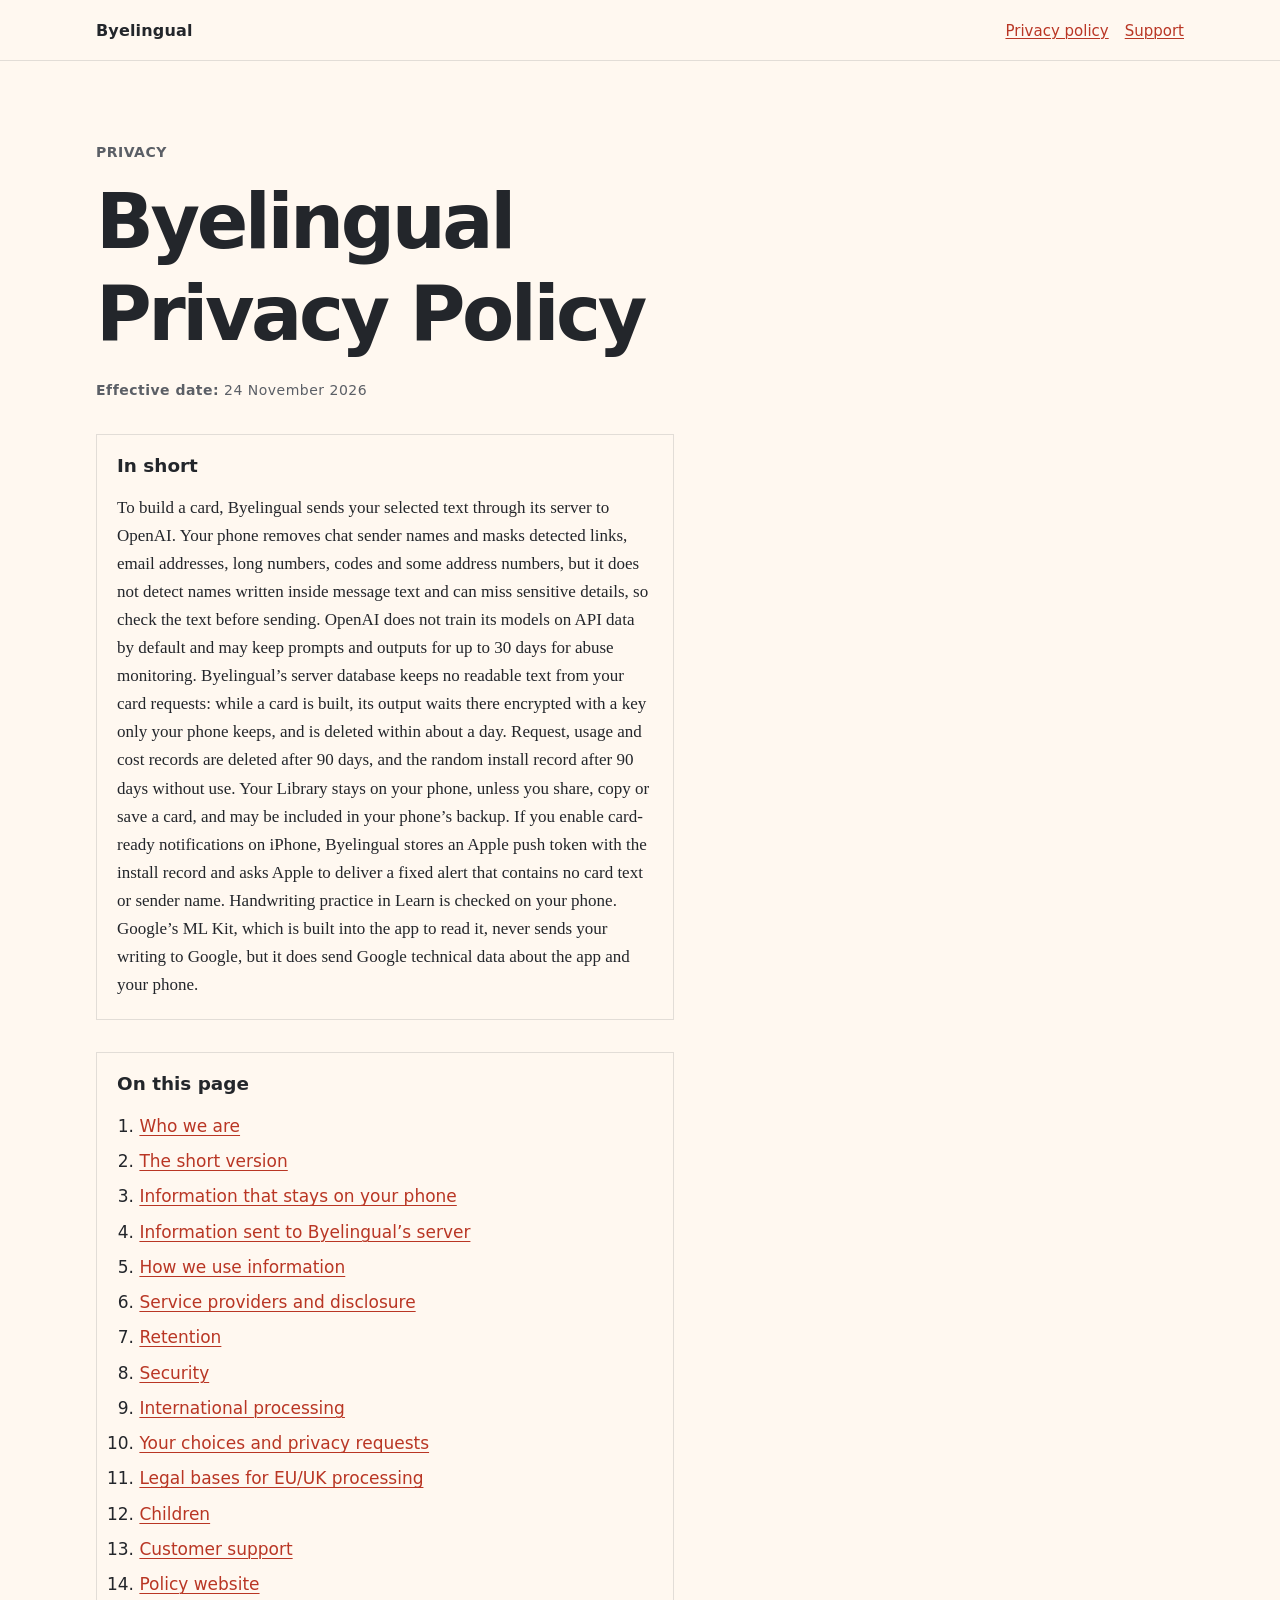
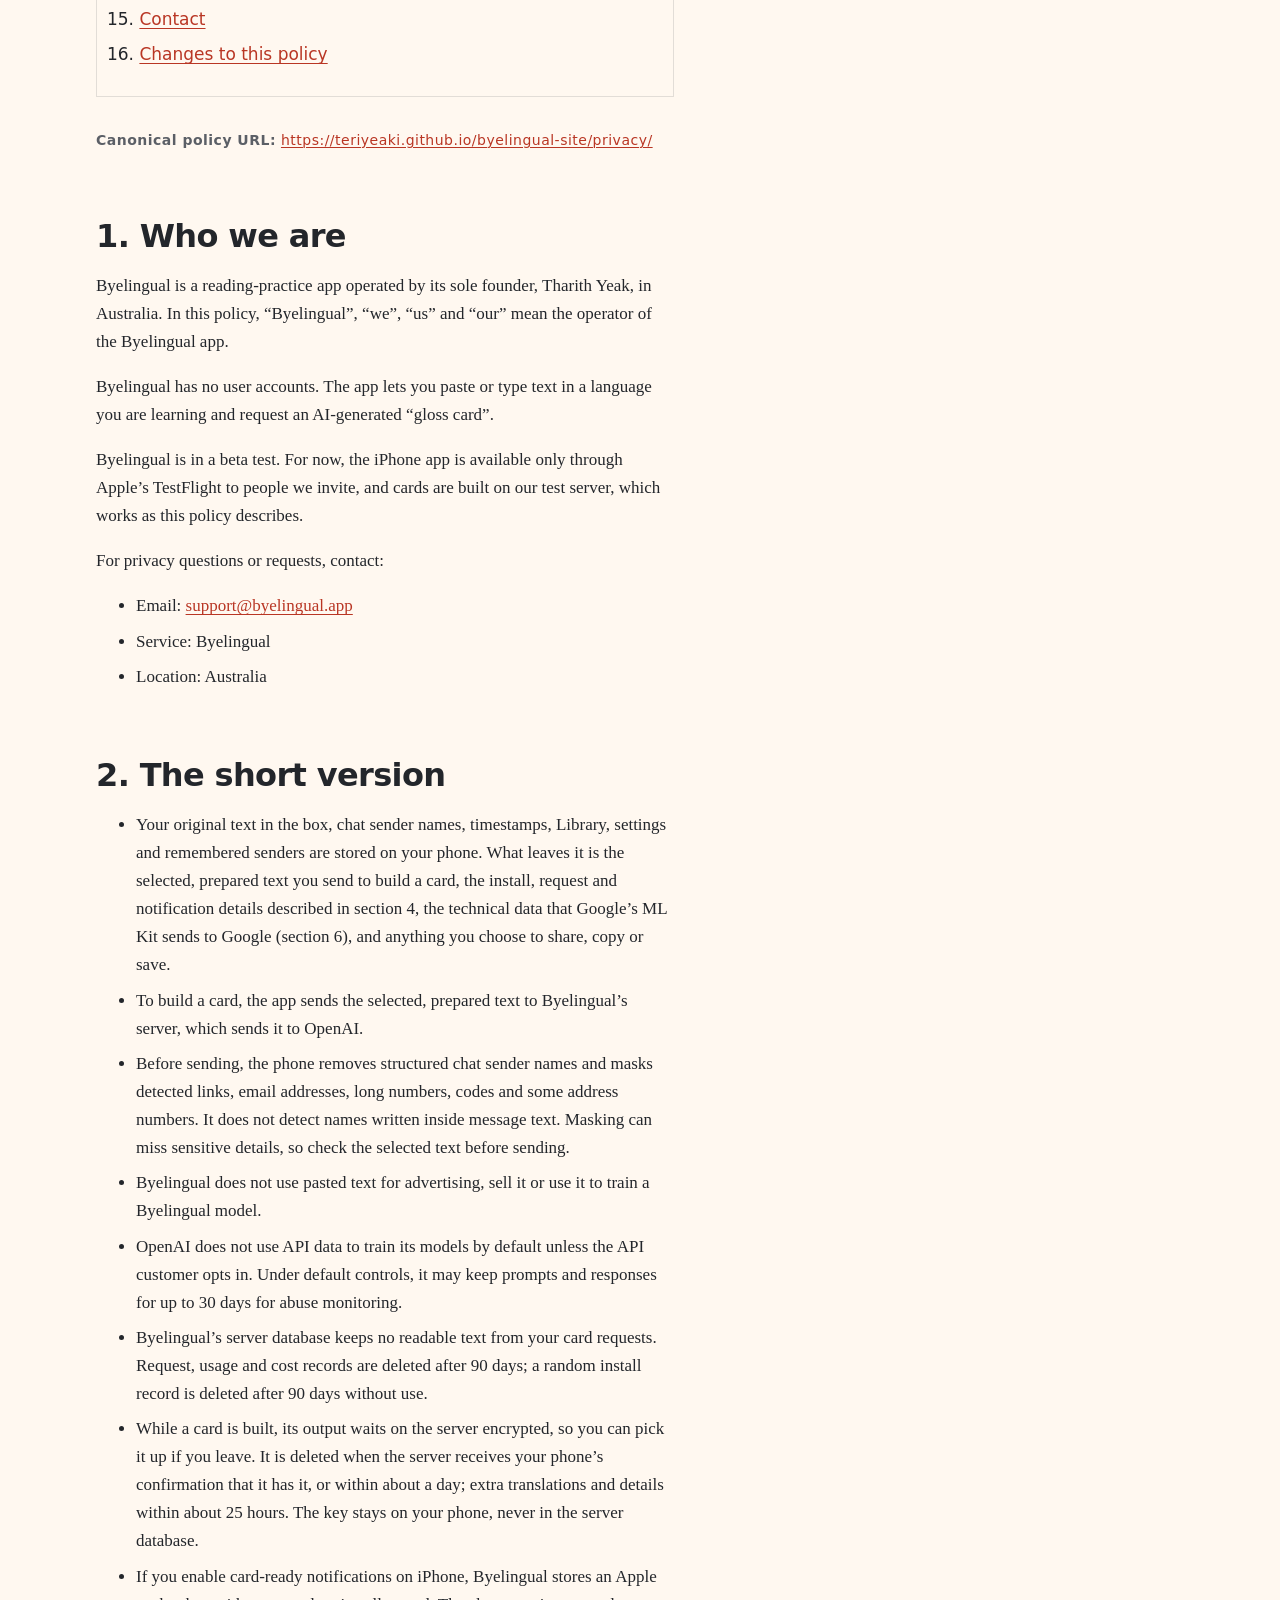
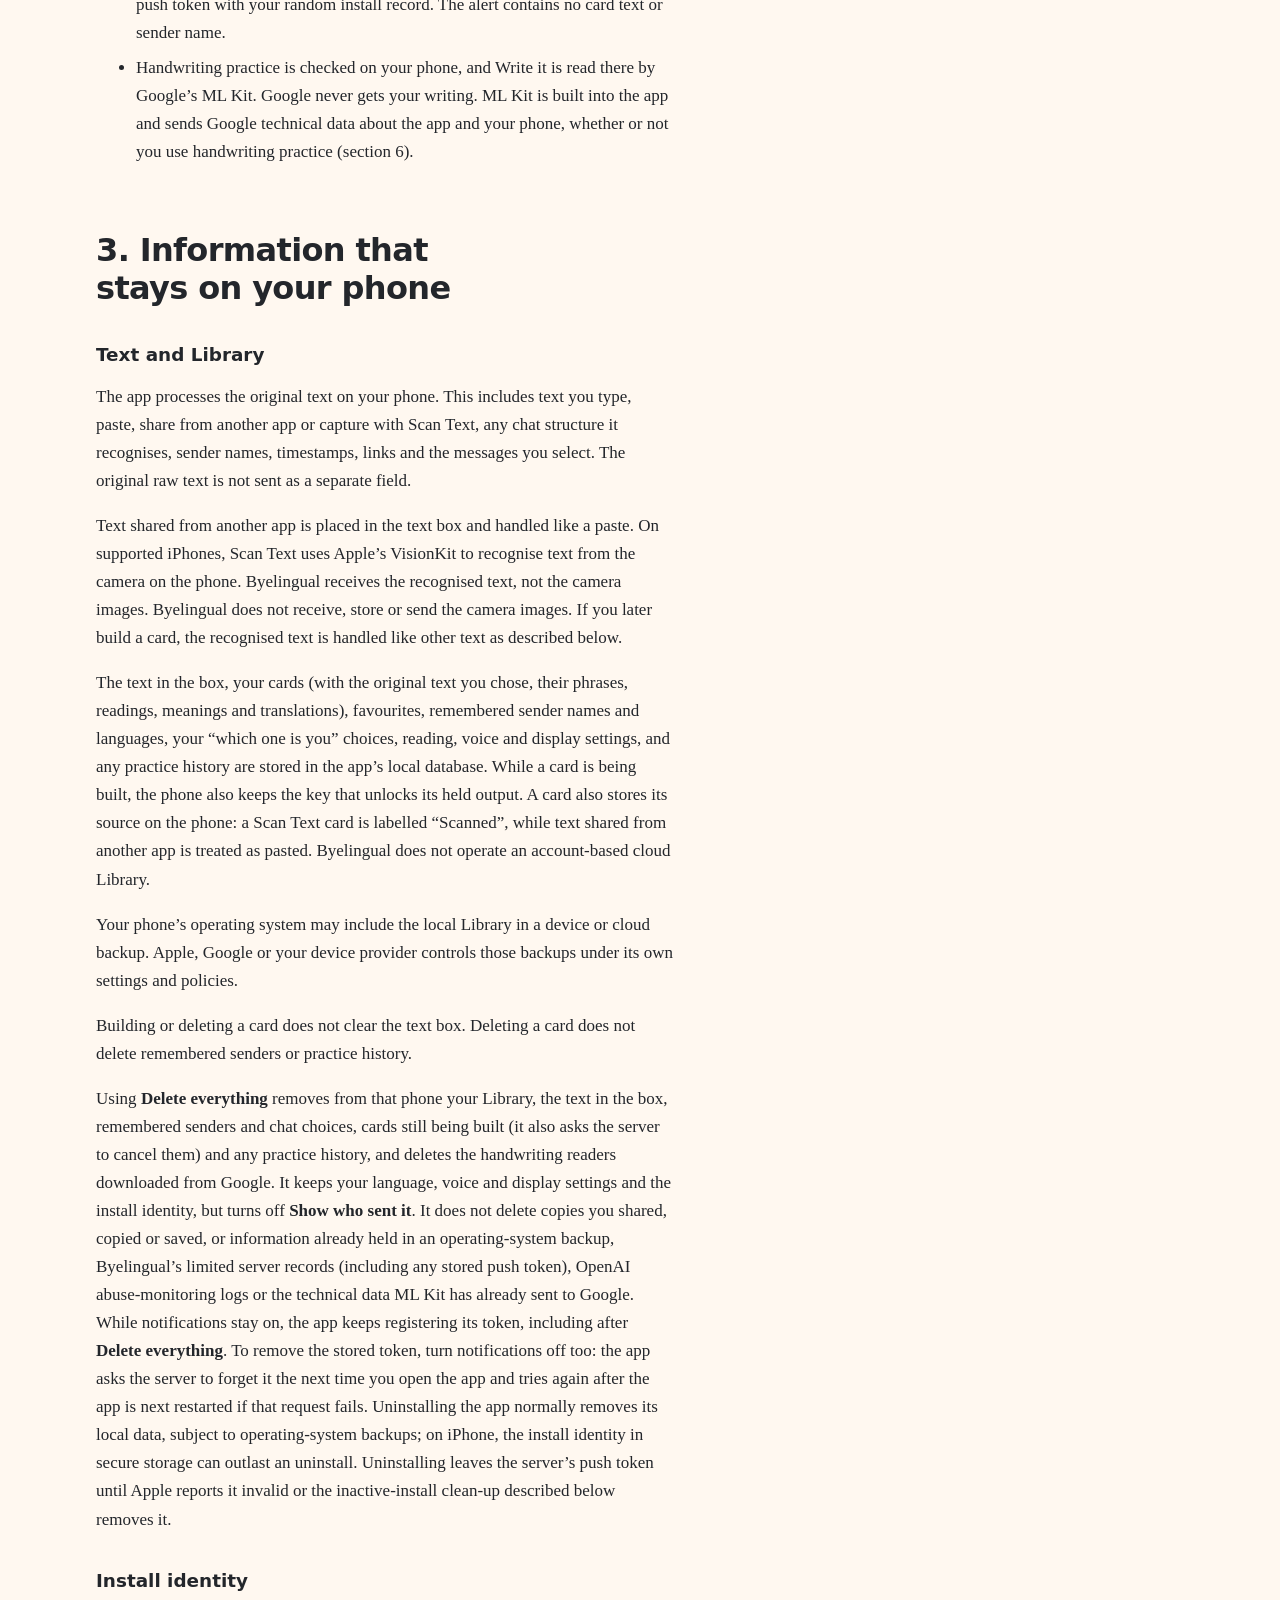
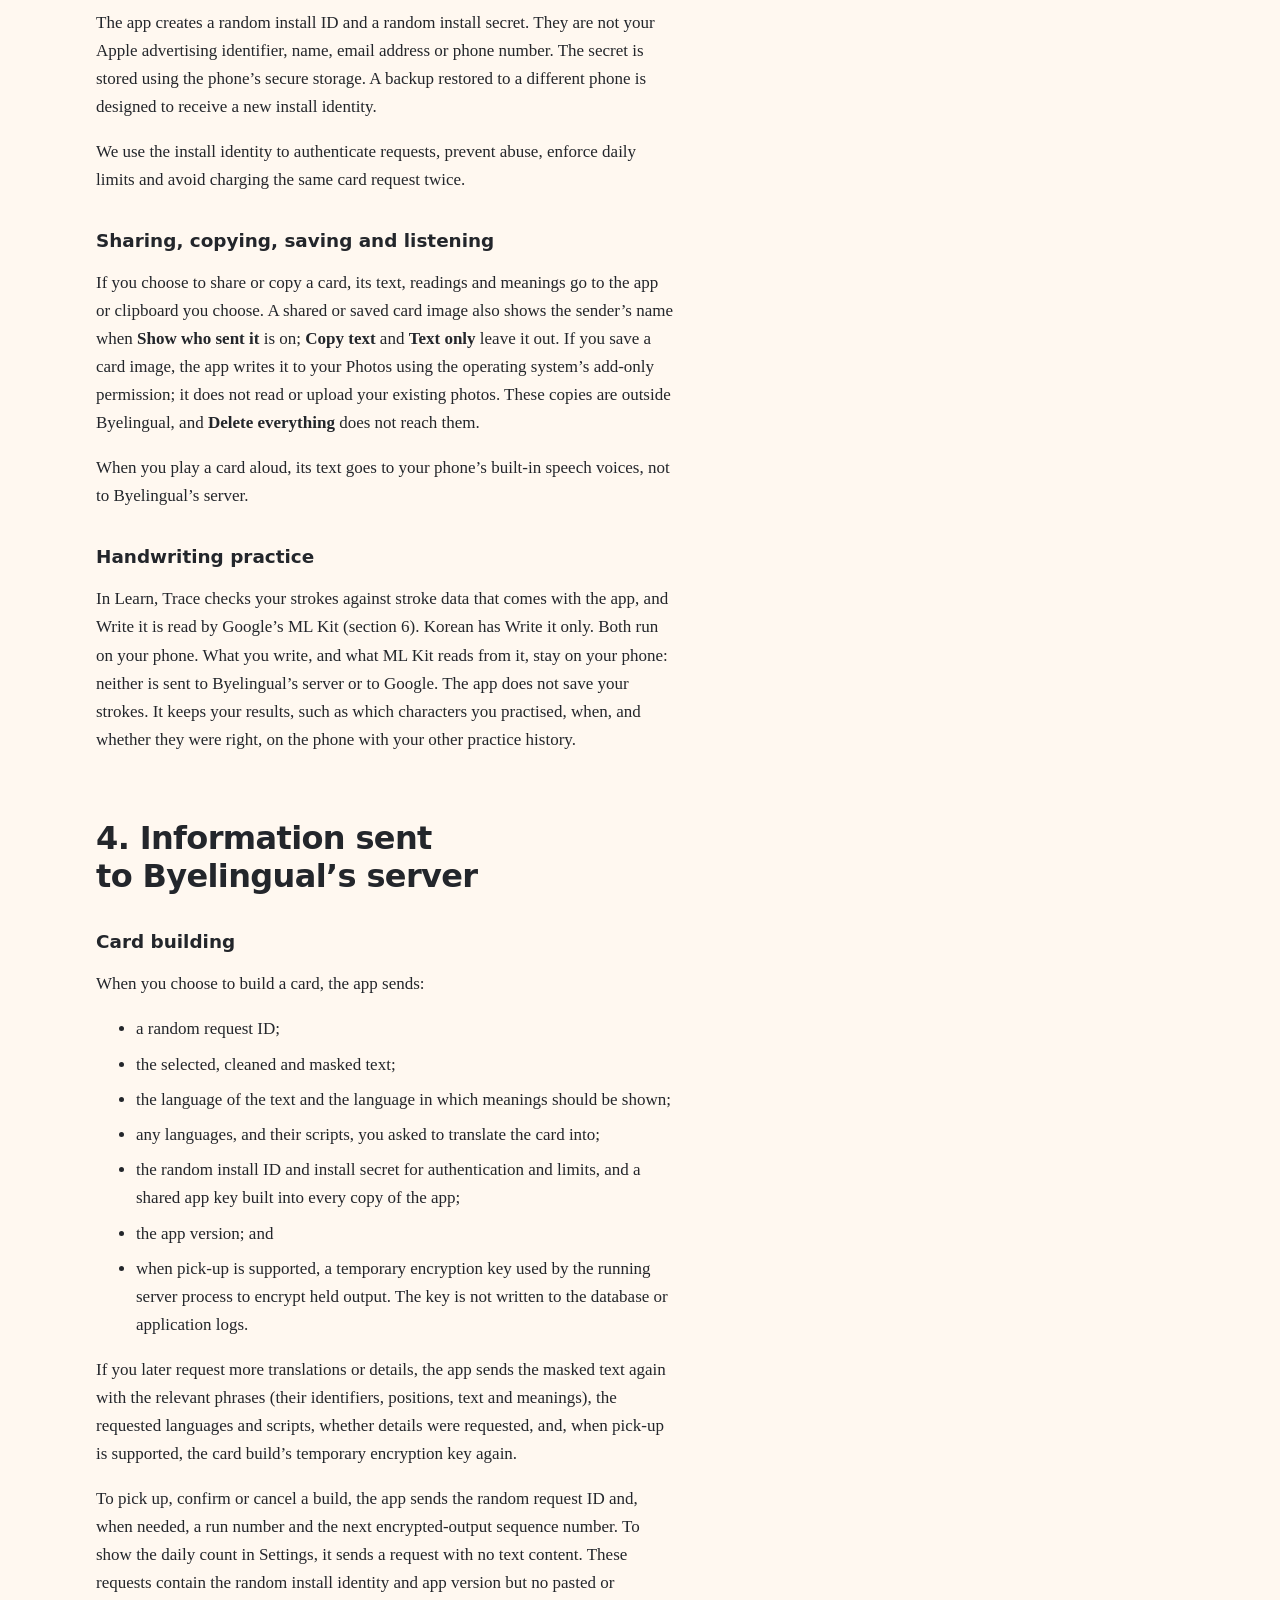
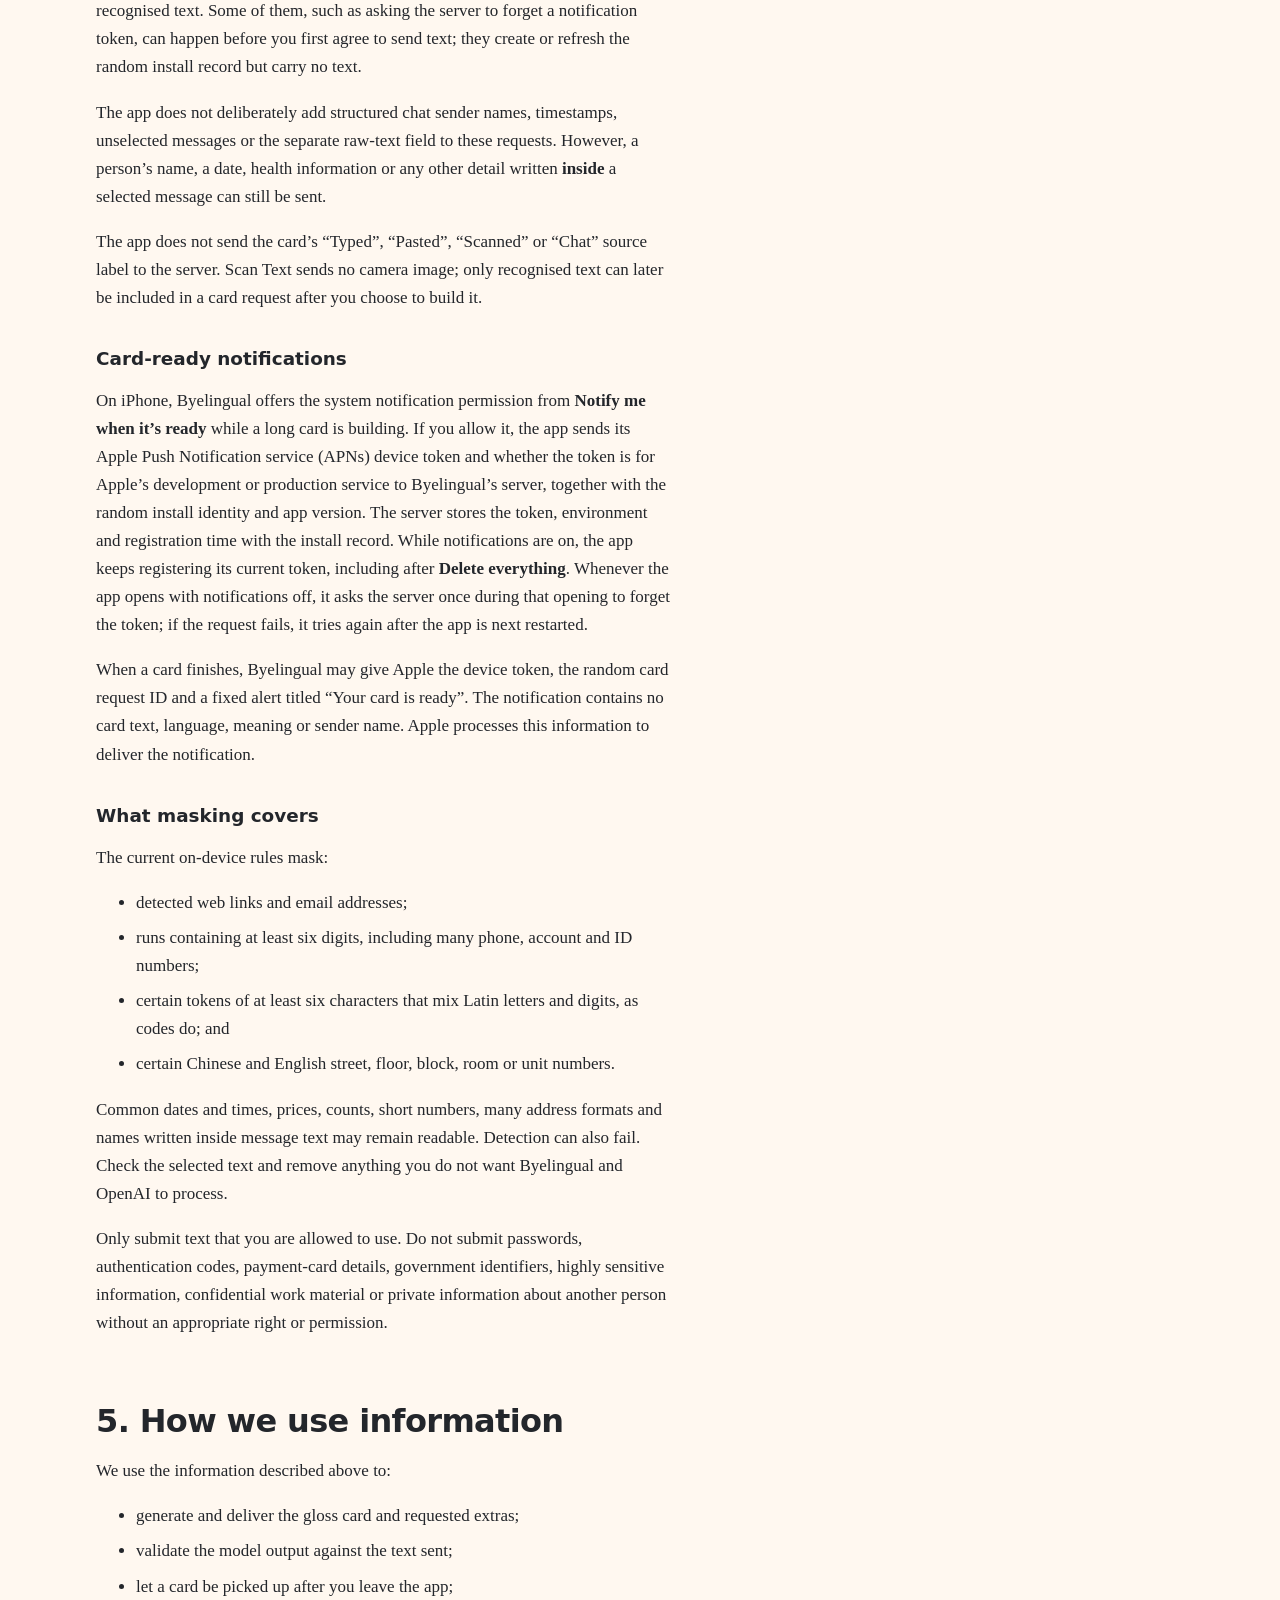
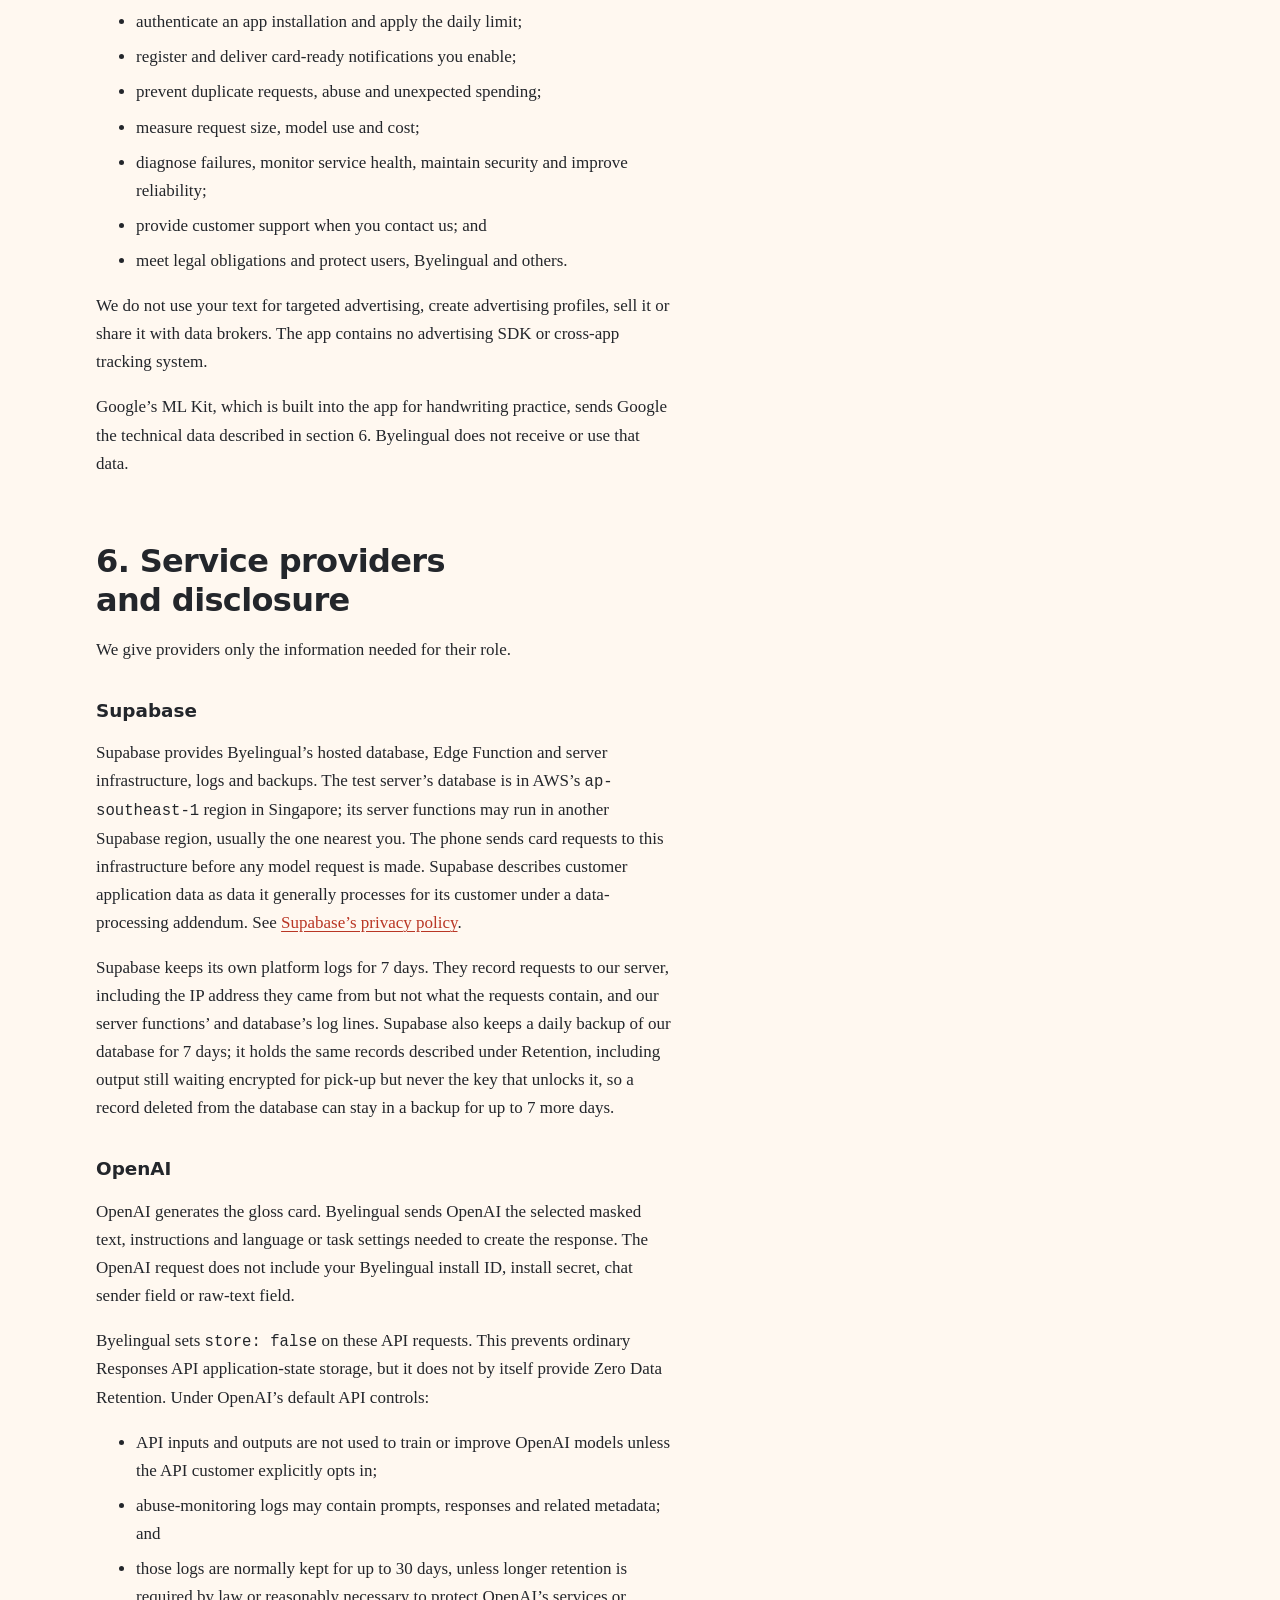
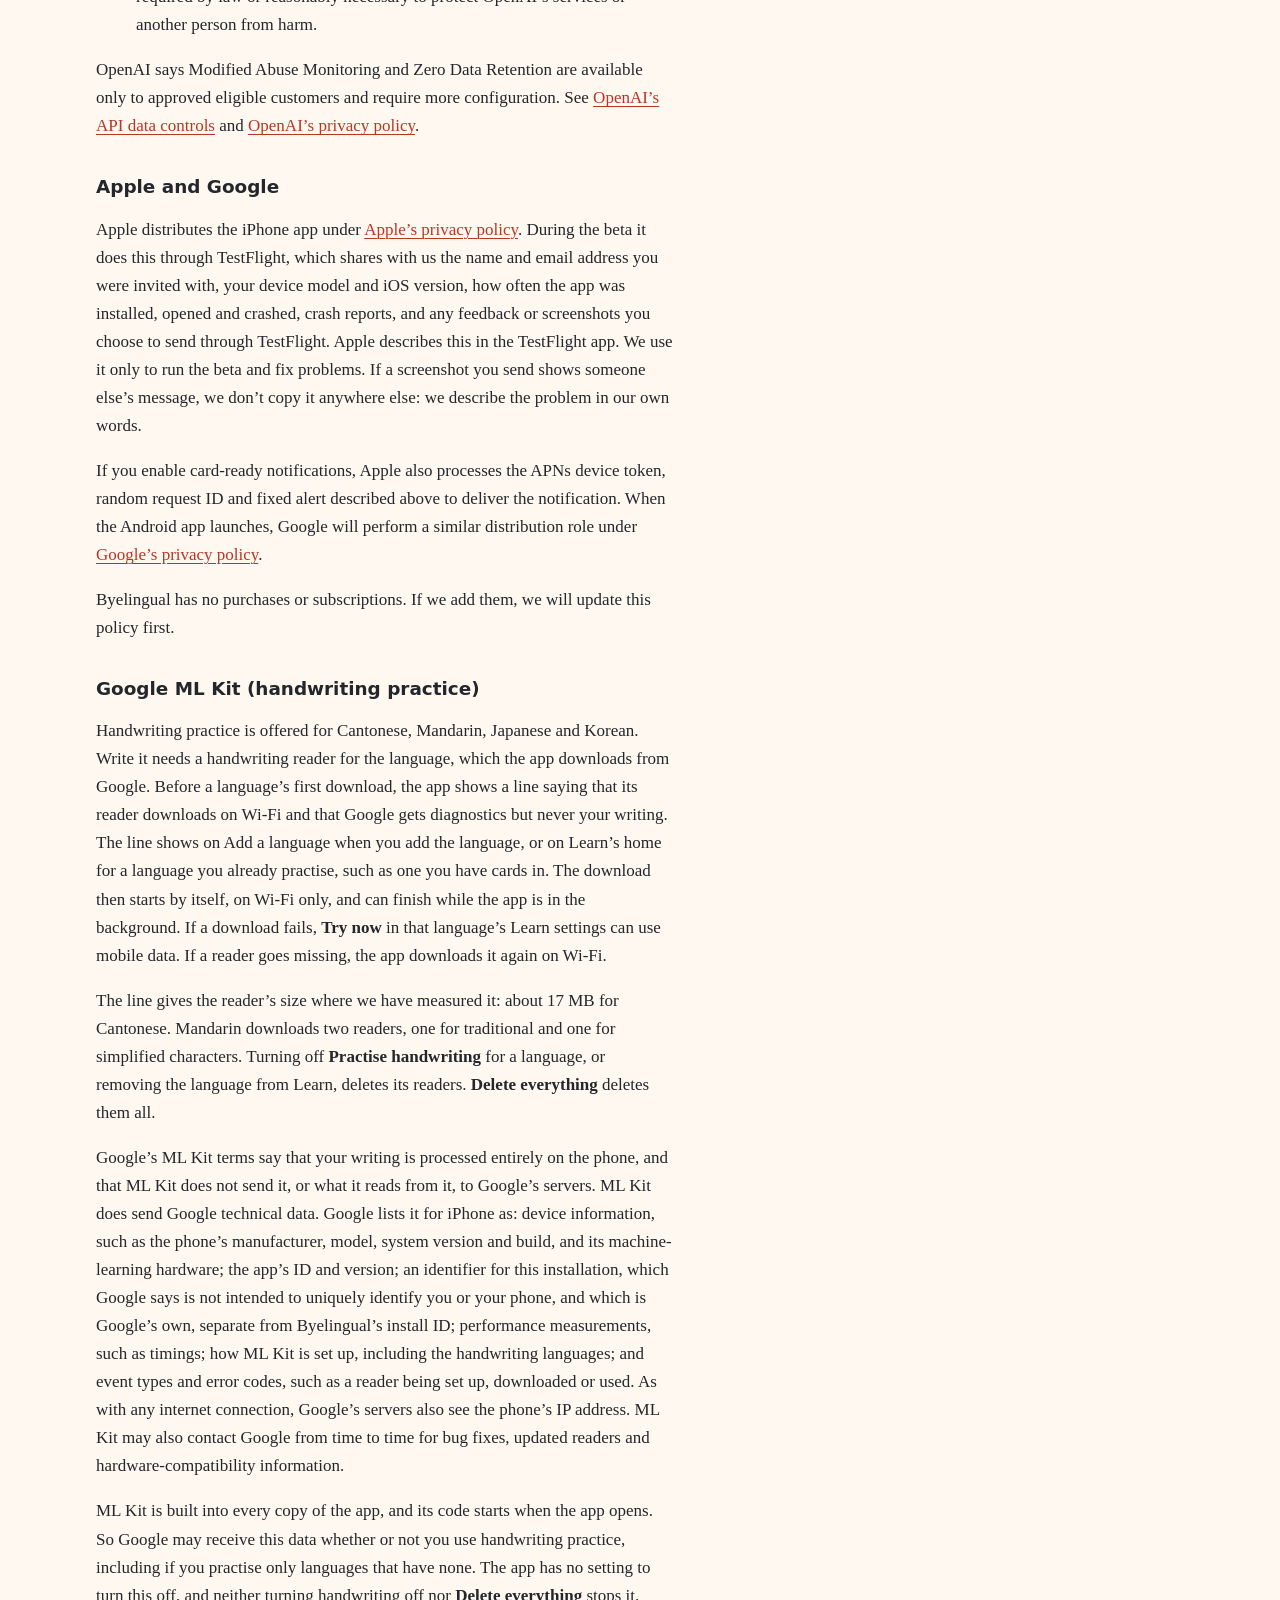
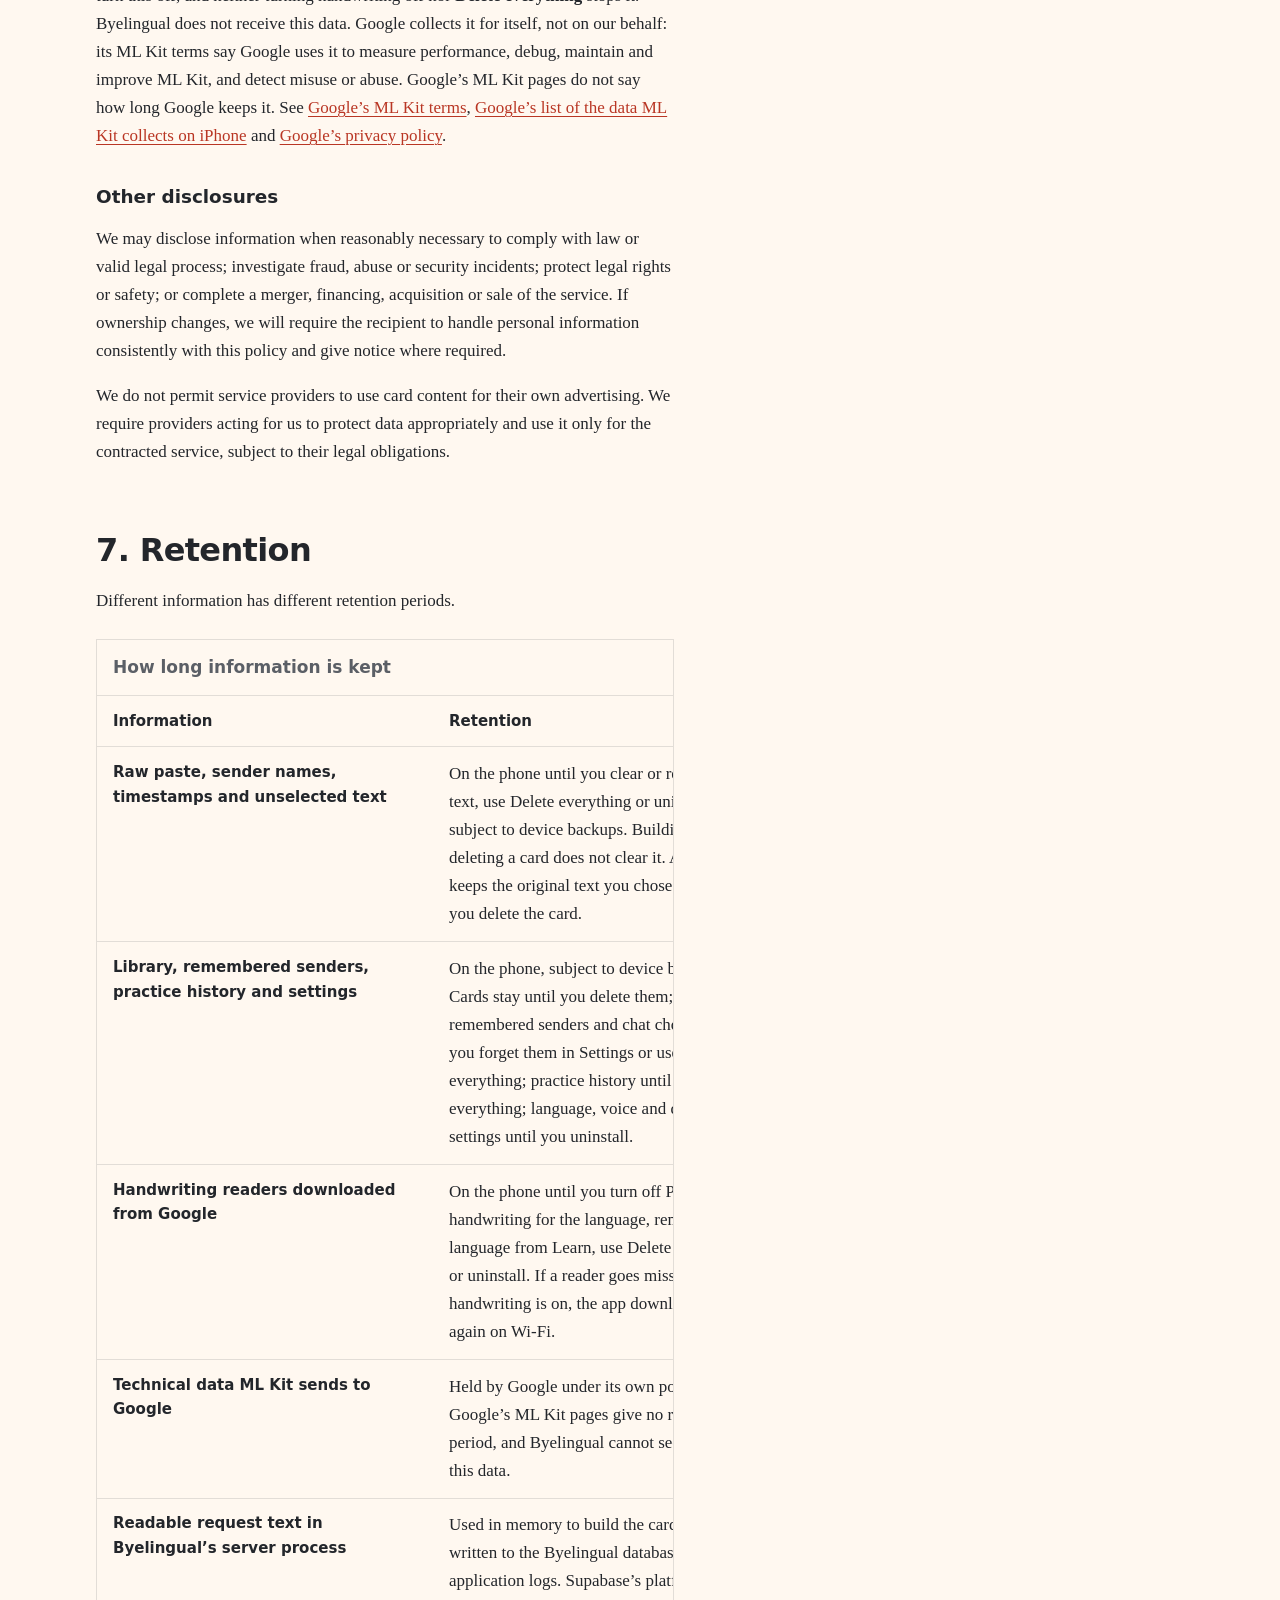
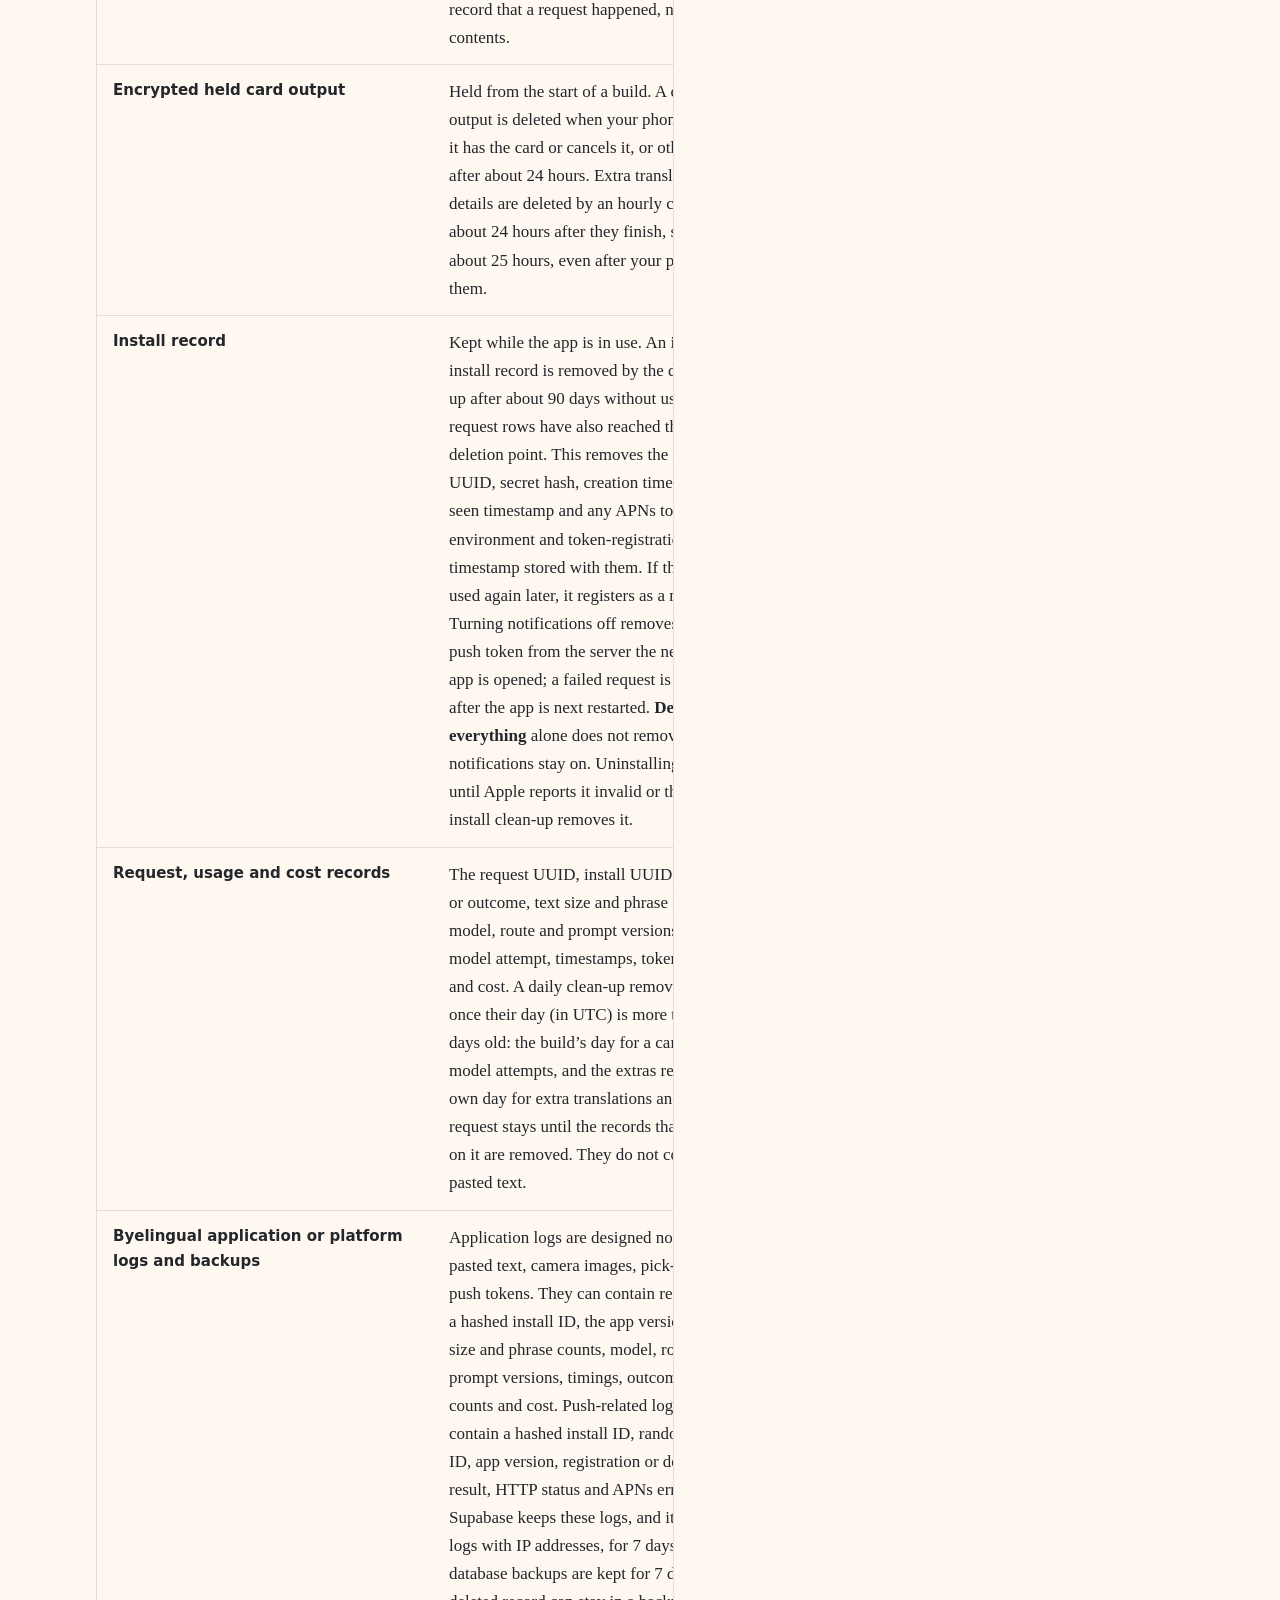
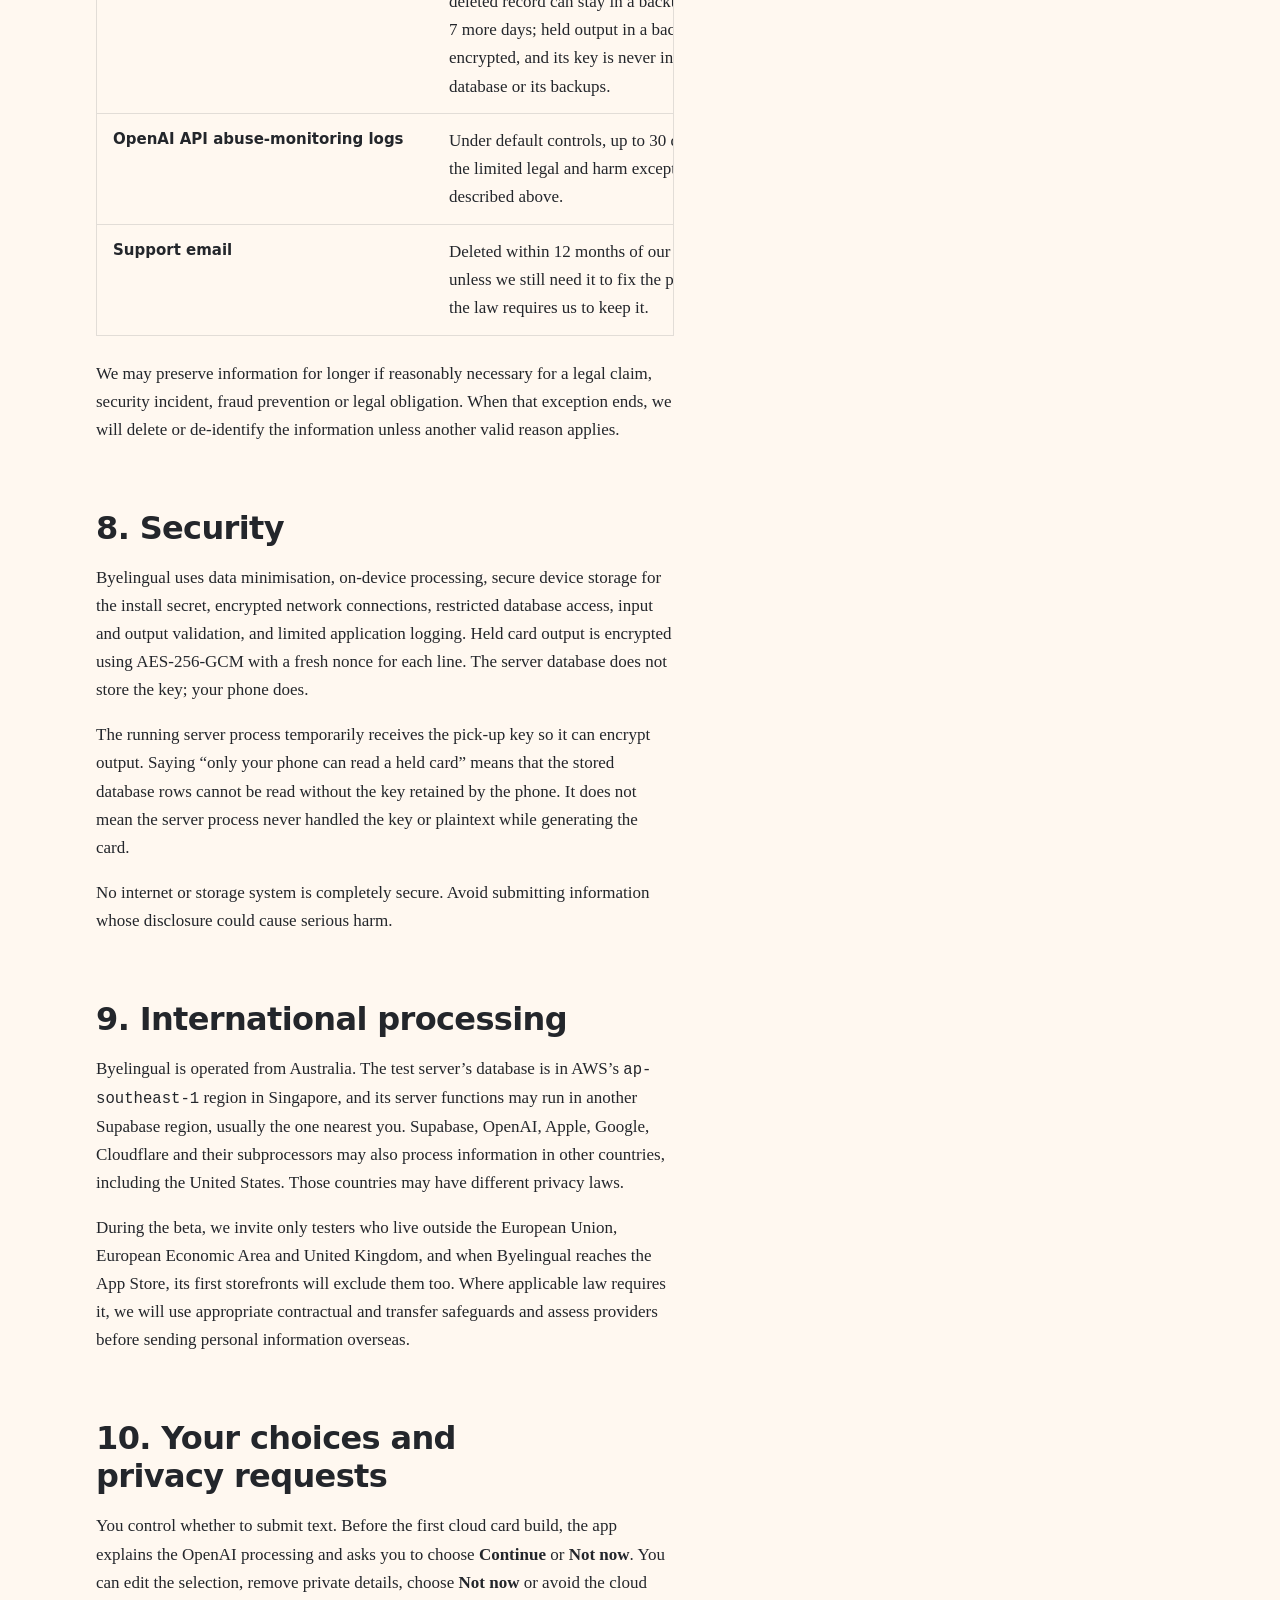
==== commit ec38633b: "Privacy policy: handwriting practice and Google's ML Kit, effective 24 November 2026" ====
--- a/privacy/index.html
+++ b/privacy/index.html
@@ -24,11 +24,11 @@
     <article class="reading">
       <p class="eyebrow">Privacy</p>
       <h1>Byelingual Privacy Policy</h1>
-      <p class="meta"><strong>Effective date:</strong> 9 November 2026</p>
+      <p class="meta"><strong>Effective date:</strong> 24 November 2026</p>
 
       <section class="summary" aria-labelledby="in-short-heading">
         <p id="in-short-heading" class="box-heading">In short</p>
-        <p>To build a card, Byelingual sends your selected text through its server to OpenAI. Your phone removes chat sender names and masks detected links, email addresses, long numbers, codes and some address numbers, but it does not detect names written inside message text and can miss sensitive details, so check the text before sending. OpenAI does not train its models on API data by default and may keep prompts and outputs for up to 30 days for abuse monitoring. Byelingual’s server database keeps no readable text from your card requests: while a card is built, its output waits there encrypted with a key only your phone keeps, and is deleted within about a day. Request, usage and cost records are deleted after 90 days, and the random install record after 90 days without use. Your Library stays on your phone, unless you share, copy or save a card, and may be included in your phone’s backup. If you enable card-ready notifications on iPhone, Byelingual stores an Apple push token with the install record and asks Apple to deliver a fixed alert that contains no card text or sender name.</p>
+        <p>To build a card, Byelingual sends your selected text through its server to OpenAI. Your phone removes chat sender names and masks detected links, email addresses, long numbers, codes and some address numbers, but it does not detect names written inside message text and can miss sensitive details, so check the text before sending. OpenAI does not train its models on API data by default and may keep prompts and outputs for up to 30 days for abuse monitoring. Byelingual’s server database keeps no readable text from your card requests: while a card is built, its output waits there encrypted with a key only your phone keeps, and is deleted within about a day. Request, usage and cost records are deleted after 90 days, and the random install record after 90 days without use. Your Library stays on your phone, unless you share, copy or save a card, and may be included in your phone’s backup. If you enable card-ready notifications on iPhone, Byelingual stores an Apple push token with the install record and asks Apple to deliver a fixed alert that contains no card text or sender name. Handwriting practice in Learn is checked on your phone. Google’s ML Kit, which is built into the app to read it, never sends your writing to Google, but it does send Google technical data about the app and your phone.</p>
       </section>
 
       <nav class="contents" aria-label="Privacy policy contents">
@@ -68,7 +68,7 @@
 
       <h2 id="short-version">2. The short version</h2>
       <ul>
-        <li>Your original text in the box, chat sender names, timestamps, Library, settings and remembered senders are stored on your phone. What leaves it is the selected, prepared text you send to build a card, the install, request and notification details described in section 4, and anything you choose to share, copy or save.</li>
+        <li>Your original text in the box, chat sender names, timestamps, Library, settings and remembered senders are stored on your phone. What leaves it is the selected, prepared text you send to build a card, the install, request and notification details described in section 4, the technical data that Google’s ML Kit sends to Google (section 6), and anything you choose to share, copy or save.</li>
         <li>To build a card, the app sends the selected, prepared text to Byelingual’s server, which sends it to OpenAI.</li>
         <li>Before sending, the phone removes structured chat sender names and masks detected links, email addresses, long numbers, codes and some address numbers. It does not detect names written inside message text. Masking can miss sensitive details, so check the selected text before sending.</li>
         <li>Byelingual does not use pasted text for advertising, sell it or use it to train a Byelingual model.</li>
@@ -76,6 +76,7 @@
         <li>Byelingual’s server database keeps no readable text from your card requests. Request, usage and cost records are deleted after 90 days; a random install record is deleted after 90 days without use.</li>
         <li>While a card is built, its output waits on the server encrypted, so you can pick it up if you leave. It is deleted when the server receives your phone’s confirmation that it has it, or within about a day; extra translations and details within about 25 hours. The key stays on your phone, never in the server database.</li>
         <li>If you enable card-ready notifications on iPhone, Byelingual stores an Apple push token with your random install record. The alert contains no card text or sender name.</li>
+        <li>Handwriting practice is checked on your phone, and Write it is read there by Google’s ML Kit. Google never gets your writing. ML Kit is built into the app and sends Google technical data about the app and your phone, whether or not you use handwriting practice (section 6).</li>
       </ul>
 
       <h2 id="information-on-phone">3. Information that stays on your phone</h2>
@@ -85,7 +86,7 @@
       <p>The text in the box, your cards (with the original text you chose, their phrases, readings, meanings and translations), favourites, remembered sender names and languages, your “which one is you” choices, reading, voice and display settings, and any practice history are stored in the app’s local database. While a card is being built, the phone also keeps the key that unlocks its held output. A card also stores its source on the phone: a Scan Text card is labelled “Scanned”, while text shared from another app is treated as pasted. Byelingual does not operate an account-based cloud Library.</p>
       <p>Your phone’s operating system may include the local Library in a device or cloud backup. Apple, Google or your device provider controls those backups under its own settings and policies.</p>
       <p>Building or deleting a card does not clear the text box. Deleting a card does not delete remembered senders or practice history.</p>
-      <p>Using <strong>Delete everything</strong> removes from that phone your Library, the text in the box, remembered senders and chat choices, cards still being built (it also asks the server to cancel them) and any practice history. It keeps your language, voice and display settings and the install identity, but turns off <strong>Show who sent it</strong>. It does not delete copies you shared, copied or saved, or information already held in an operating-system backup, Byelingual’s limited server records (including any stored push token) or OpenAI abuse-monitoring logs. While notifications stay on, the app keeps registering its token, including after <strong>Delete everything</strong>. To remove the stored token, turn notifications off too: the app asks the server to forget it the next time you open the app and tries again after the app is next restarted if that request fails. Uninstalling the app normally removes its local data, subject to operating-system backups; on iPhone, the install identity in secure storage can outlast an uninstall. Uninstalling leaves the server’s push token until Apple reports it invalid or the inactive-install clean-up described below removes it.</p>
+      <p>Using <strong>Delete everything</strong> removes from that phone your Library, the text in the box, remembered senders and chat choices, cards still being built (it also asks the server to cancel them) and any practice history, and deletes the handwriting readers downloaded from Google. It keeps your language, voice and display settings and the install identity, but turns off <strong>Show who sent it</strong>. It does not delete copies you shared, copied or saved, or information already held in an operating-system backup, Byelingual’s limited server records (including any stored push token), OpenAI abuse-monitoring logs or the technical data ML Kit has already sent to Google. While notifications stay on, the app keeps registering its token, including after <strong>Delete everything</strong>. To remove the stored token, turn notifications off too: the app asks the server to forget it the next time you open the app and tries again after the app is next restarted if that request fails. Uninstalling the app normally removes its local data, subject to operating-system backups; on iPhone, the install identity in secure storage can outlast an uninstall. Uninstalling leaves the server’s push token until Apple reports it invalid or the inactive-install clean-up described below removes it.</p>
 
       <h3>Install identity</h3>
       <p>The app creates a random install ID and a random install secret. They are not your Apple advertising identifier, name, email address or phone number. The secret is stored using the phone’s secure storage. A backup restored to a different phone is designed to receive a new install identity.</p>
@@ -94,6 +95,9 @@
       <h3>Sharing, copying, saving and listening</h3>
       <p>If you choose to share or copy a card, its text, readings and meanings go to the app or clipboard you choose. A shared or saved card image also shows the sender’s name when <strong>Show who sent it</strong> is on; <strong>Copy text</strong> and <strong>Text only</strong> leave it out. If you save a card image, the app writes it to your Photos using the operating system’s add-only permission; it does not read or upload your existing photos. These copies are outside Byelingual, and <strong>Delete everything</strong> does not reach them.</p>
       <p>When you play a card aloud, its text goes to your phone’s built-in speech voices, not to Byelingual’s server.</p>
+
+      <h3>Handwriting practice</h3>
+      <p>In Learn, Trace checks your strokes against stroke data that comes with the app, and Write it is read by Google’s ML Kit (section 6). Korean has Write it only. Both run on your phone. What you write, and what ML Kit reads from it, stay on your phone: neither is sent to Byelingual’s server or to Google. The app does not save your strokes. It keeps your results, such as which characters you practised, when, and whether they were right, on the phone with your other practice history.</p>
 
       <h2 id="information-sent">4. Information sent to Byelingual’s server</h2>
       <h3>Card building</h3>
@@ -142,6 +146,7 @@
         <li>meet legal obligations and protect users, Byelingual and others.</li>
       </ul>
       <p>We do not use your text for targeted advertising, create advertising profiles, sell it or share it with data brokers. The app contains no advertising SDK or cross-app tracking system.</p>
+      <p>Google’s ML Kit, which is built into the app for handwriting practice, sends Google the technical data described in section 6. Byelingual does not receive or use that data.</p>
 
       <h2 id="service-providers">6. Service providers and disclosure</h2>
       <p>We give providers only the information needed for their role.</p>
@@ -164,6 +169,12 @@
       <p>Apple distributes the iPhone app under <a href="https://www.apple.com/legal/privacy/">Apple’s privacy policy</a>. During the beta it does this through TestFlight, which shares with us the name and email address you were invited with, your device model and iOS version, how often the app was installed, opened and crashed, crash reports, and any feedback or screenshots you choose to send through TestFlight. Apple describes this in the TestFlight app. We use it only to run the beta and fix problems. If a screenshot you send shows someone else’s message, we don’t copy it anywhere else: we describe the problem in our own words.</p>
       <p>If you enable card-ready notifications, Apple also processes the APNs device token, random request ID and fixed alert described above to deliver the notification. When the Android app launches, Google will perform a similar distribution role under <a href="https://policies.google.com/privacy">Google’s privacy policy</a>.</p>
       <p>Byelingual has no purchases or subscriptions. If we add them, we will update this policy first.</p>
+
+      <h3>Google ML Kit (handwriting practice)</h3>
+      <p>Handwriting practice is offered for Cantonese, Mandarin, Japanese and Korean. Write it needs a handwriting reader for the language, which the app downloads from Google. Before a language’s first download, the app shows a line saying that its reader downloads on Wi-Fi and that Google gets diagnostics but never your writing. The line shows on Add a language when you add the language, or on Learn’s home for a language you already practise, such as one you have cards in. The download then starts by itself, on Wi-Fi only, and can finish while the app is in the background. If a download fails, <strong>Try now</strong> in that language’s Learn settings can use mobile data. If a reader goes missing, the app downloads it again on Wi-Fi.</p>
+      <p>The line gives the reader’s size where we have measured it: about 17 MB for Cantonese. Mandarin downloads two readers, one for traditional and one for simplified characters. Turning off <strong>Practise handwriting</strong> for a language, or removing the language from Learn, deletes its readers. <strong>Delete everything</strong> deletes them all.</p>
+      <p>Google’s ML Kit terms say that your writing is processed entirely on the phone, and that ML Kit does not send it, or what it reads from it, to Google’s servers. ML Kit does send Google technical data. Google lists it for iPhone as: device information, such as the phone’s manufacturer, model, system version and build, and its machine-learning hardware; the app’s ID and version; an identifier for this installation, which Google says is not intended to uniquely identify you or your phone, and which is Google’s own, separate from Byelingual’s install ID; performance measurements, such as timings; how ML Kit is set up, including the handwriting languages; and event types and error codes, such as a reader being set up, downloaded or used. As with any internet connection, Google’s servers also see the phone’s IP address. ML Kit may also contact Google from time to time for bug fixes, updated readers and hardware-compatibility information.</p>
+      <p>ML Kit is built into every copy of the app, and its code starts when the app opens. So Google may receive this data whether or not you use handwriting practice, including if you practise only languages that have none. The app has no setting to turn this off, and neither turning handwriting off nor <strong>Delete everything</strong> stops it. Byelingual does not receive this data. Google collects it for itself, not on our behalf: its ML Kit terms say Google uses it to measure performance, debug, maintain and improve ML Kit, and detect misuse or abuse. Google’s ML Kit pages do not say how long Google keeps it. See <a href="https://developers.google.com/ml-kit/terms">Google’s ML Kit terms</a>, <a href="https://developers.google.com/ml-kit/ios-data-disclosure">Google’s list of the data ML Kit collects on iPhone</a> and <a href="https://policies.google.com/privacy">Google’s privacy policy</a>.</p>
 
       <h3>Other disclosures</h3>
       <p>We may disclose information when reasonably necessary to comply with law or valid legal process; investigate fraud, abuse or security incidents; protect legal rights or safety; or complete a merger, financing, acquisition or sale of the service. If ownership changes, we will require the recipient to handle personal information consistently with this policy and give notice where required.</p>
@@ -190,6 +201,14 @@
               <td>On the phone, subject to device backups. Cards stay until you delete them; remembered senders and chat choices until you forget them in Settings or use Delete everything; practice history until Delete everything; language, voice and display settings until you uninstall.</td>
             </tr>
             <tr>
+              <th scope="row">Handwriting readers downloaded from Google</th>
+              <td>On the phone until you turn off Practise handwriting for the language, remove the language from Learn, use Delete everything or uninstall. If a reader goes missing while handwriting is on, the app downloads it again on Wi-Fi.</td>
+            </tr>
+            <tr>
+              <th scope="row">Technical data ML Kit sends to Google</th>
+              <td>Held by Google under its own policies. Google’s ML Kit pages give no retention period, and Byelingual cannot see or delete this data.</td>
+            </tr>
+            <tr>
               <th scope="row">Readable request text in Byelingual’s server process</th>
               <td>Used in memory to build the card, and not written to the Byelingual database or application logs. Supabase’s platform logs record that a request happened, not its contents.</td>
             </tr>
@@ -235,6 +254,7 @@
       <p>You control whether to submit text. Before the first cloud card build, the app explains the OpenAI processing and asks you to choose <strong>Continue</strong> or <strong>Not now</strong>. You can edit the selection, remove private details, choose <strong>Not now</strong> or avoid the cloud card feature.</p>
       <p>After permission is given, you can turn off <strong>Settings › Privacy › Send text to build cards</strong>. Turning it off stops future cloud card builds and the app asks again before another build. It does not undo completed processing or immediately erase OpenAI logs subject to its retention rules.</p>
       <p>You can delete local items individually or use <strong>Delete everything</strong> for the local data listed in its confirmation screen. Because there is no account, local deletion does not automatically identify or erase server records.</p>
+      <p>Handwriting practice is optional. In Learn, you can turn off <strong>Practise handwriting</strong> for a language: this removes its handwriting reader from the phone and keeps what you have practised. It does not stop the technical data that Google’s ML Kit sends to Google (section 6). The app has no setting for that, so the only way to stop it is to stop using the app or uninstall it. We cannot look up or delete that data for you, because we never receive it.</p>
       <p>You may email <a href="mailto:support@byelingual.app">support@byelingual.app</a> to ask what personal information we hold about you, request correction or deletion, object to or restrict processing where applicable, withdraw consent where processing relies on consent, or ask for a portable copy where the law provides that right. We may need enough information to verify the request and locate the relevant record. Some rights have legal exceptions.</p>
       <p>Because there is no account, our server records are linked only to a random install ID that the app does not show you, so we usually cannot tell which records are yours. A daily clean-up deletes request and usage records after 90 days, and an install record after about 90 days without use. If you write to us, we will tell you what we can find and delete what we can.</p>
       <p>If Australian privacy law applies to our handling and you are not satisfied with our response, you may complain to the <a href="https://www.oaic.gov.au/privacy/privacy-complaints">Office of the Australian Information Commissioner</a>. If EU or UK data-protection law applies, you may also complain to the data-protection authority where you live or work. EU or UK rights can include access, correction, deletion, restriction, objection and portability, depending on the circumstances.</p>
@@ -270,6 +290,7 @@
       <p>We may update this policy when the app, providers or law changes. We will publish the new version at <a href="https://teriyeaki.github.io/byelingual-site/privacy/">https://teriyeaki.github.io/byelingual-site/privacy/</a> and change the effective date. If a change materially affects how previously collected personal information is used, we will provide a prominent in-app notice and request new permission where required before the new use begins.</p>
       <h3>Policy history</h3>
       <ul>
+        <li>24 November 2026 — handwriting practice: Trace and Write it are checked on the phone, and Google’s ML Kit, now built into the app, sends Google technical data (sections 2, 3, 5, 6, 7 and 10).</li>
         <li>9 November 2026 — first version.</li>
       </ul>
     </article>
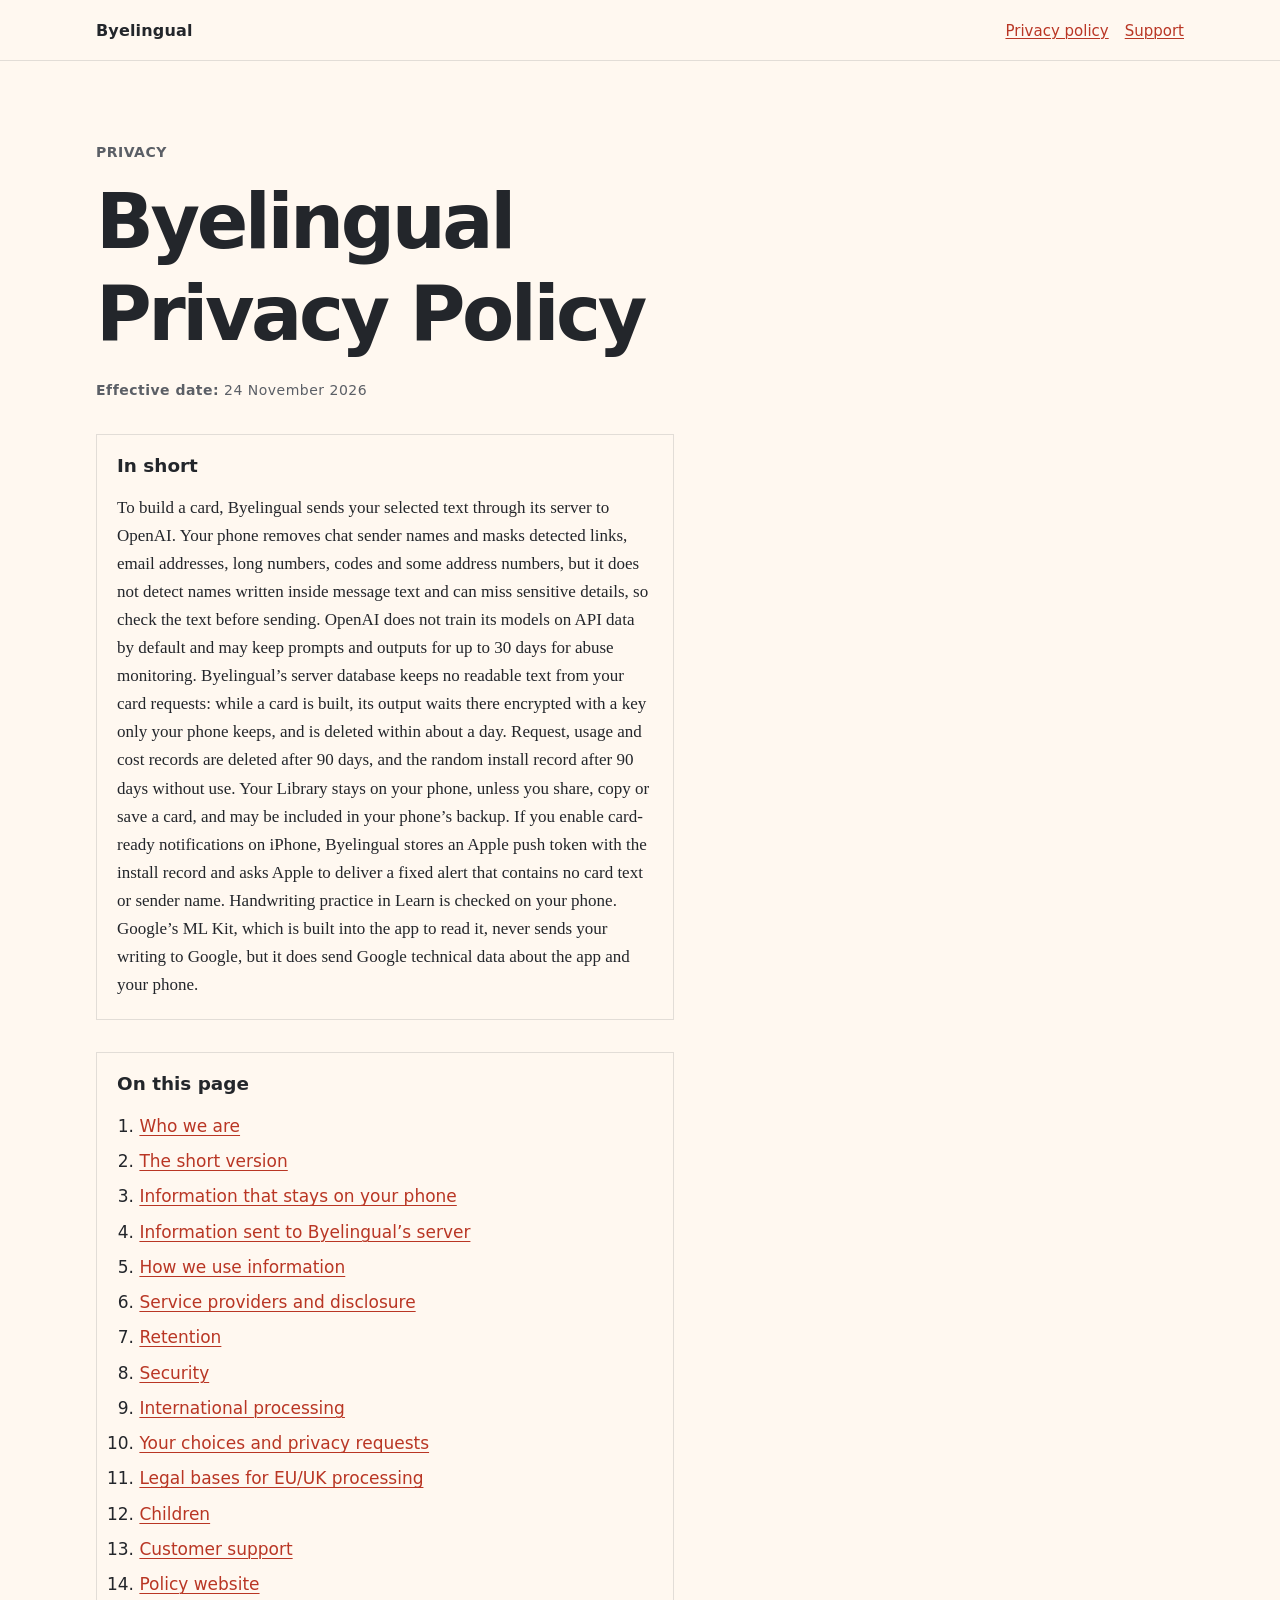
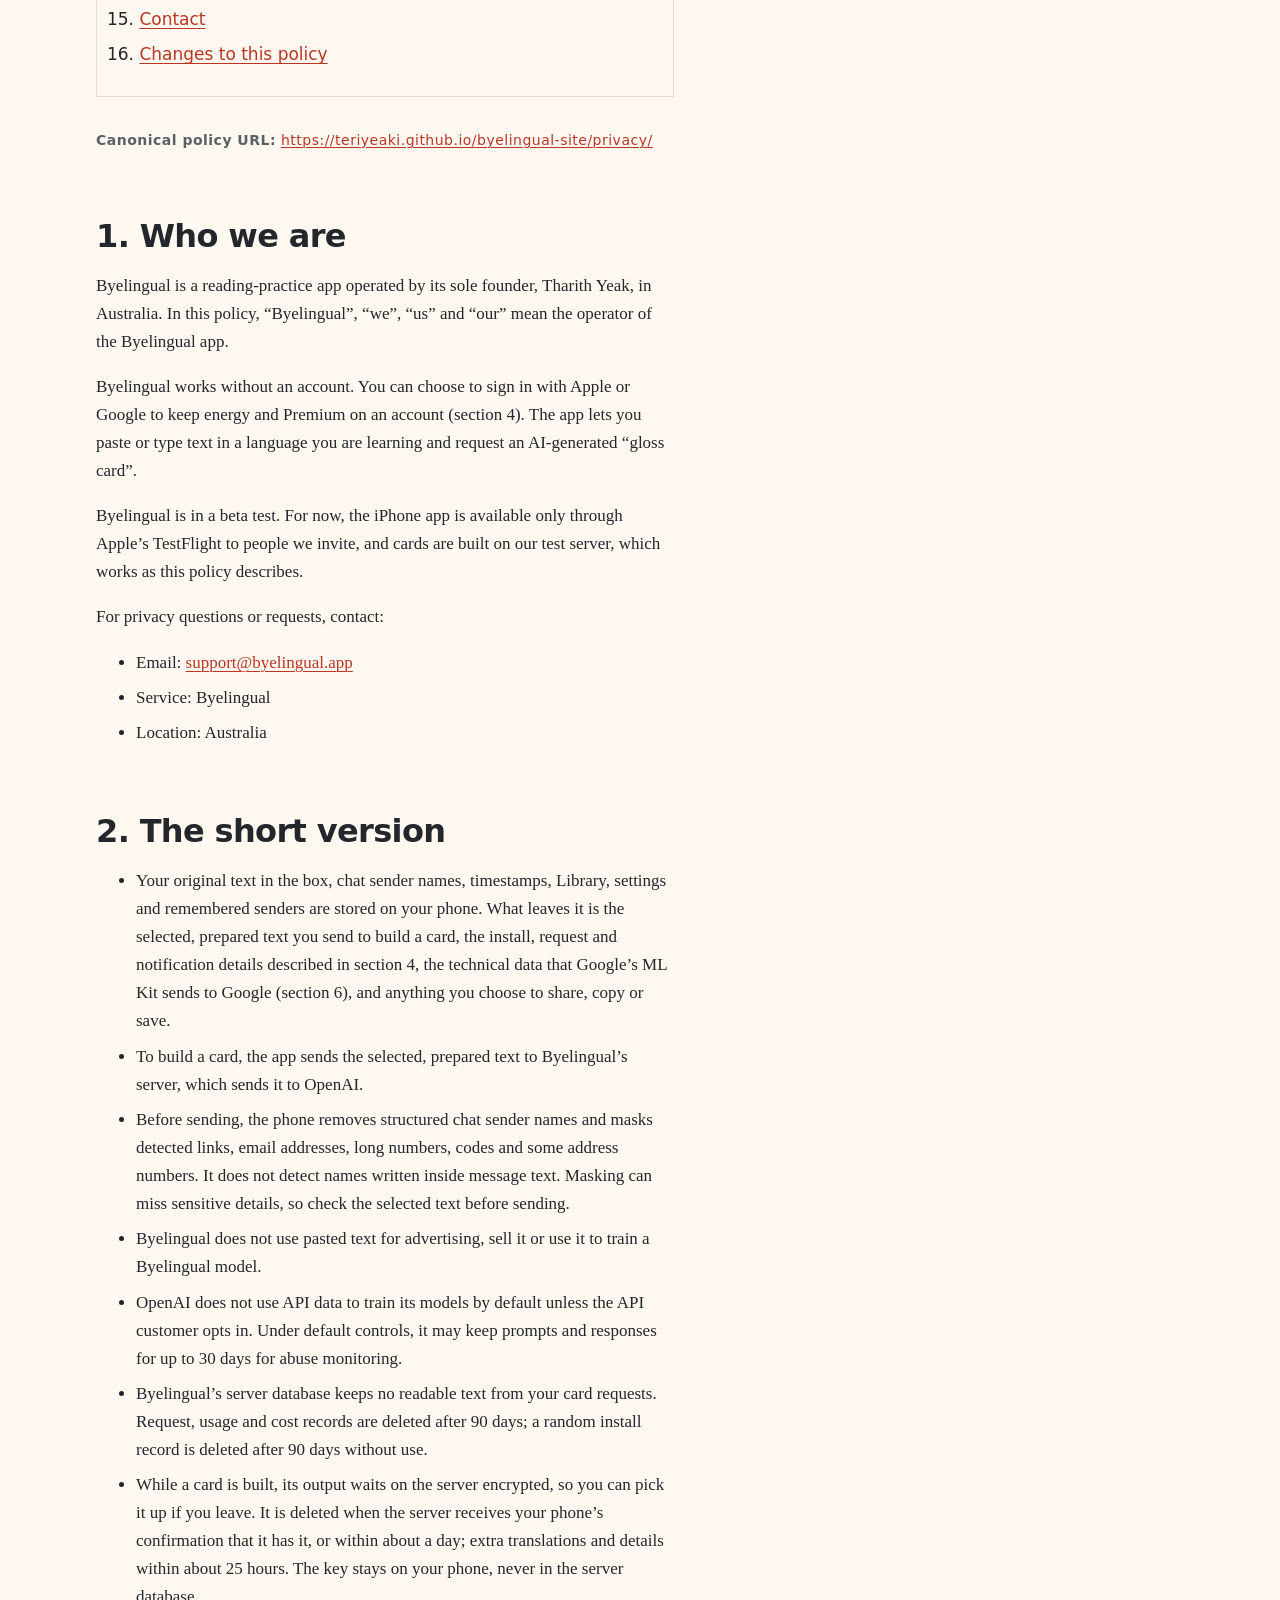
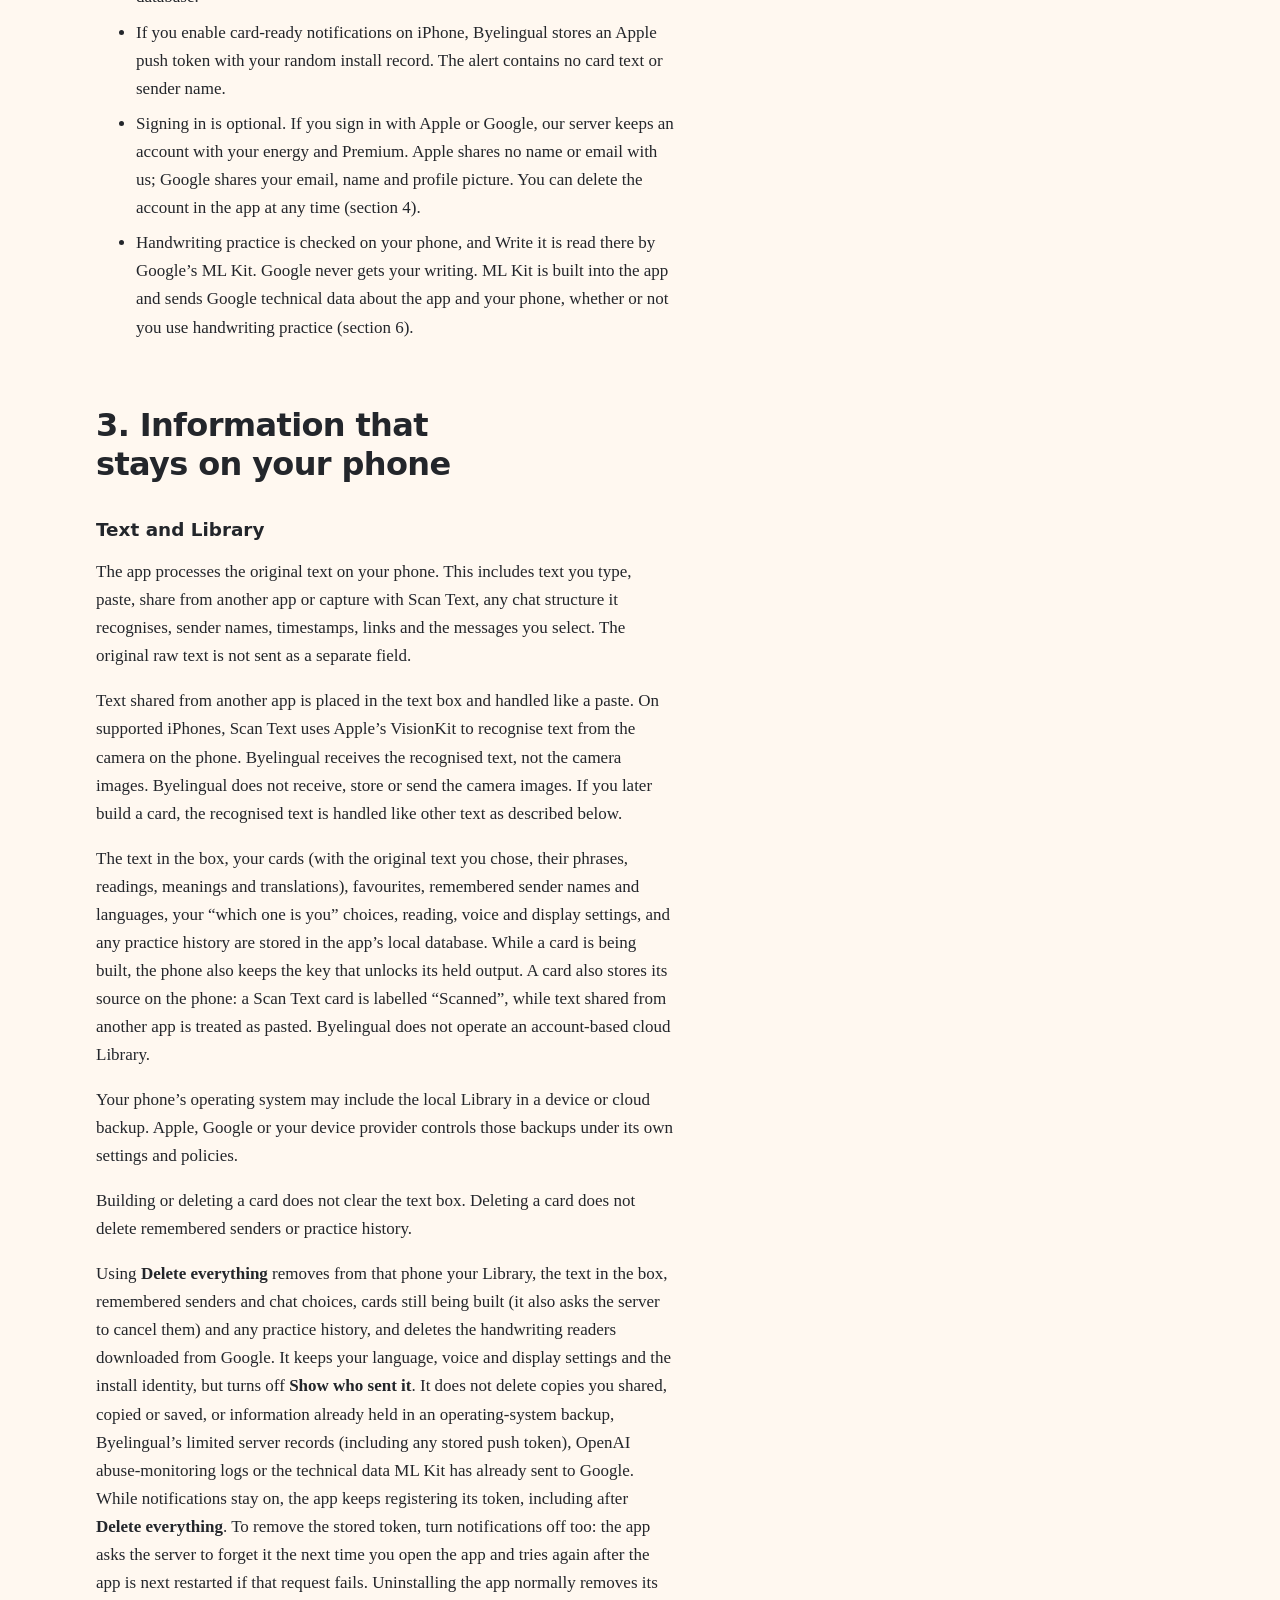
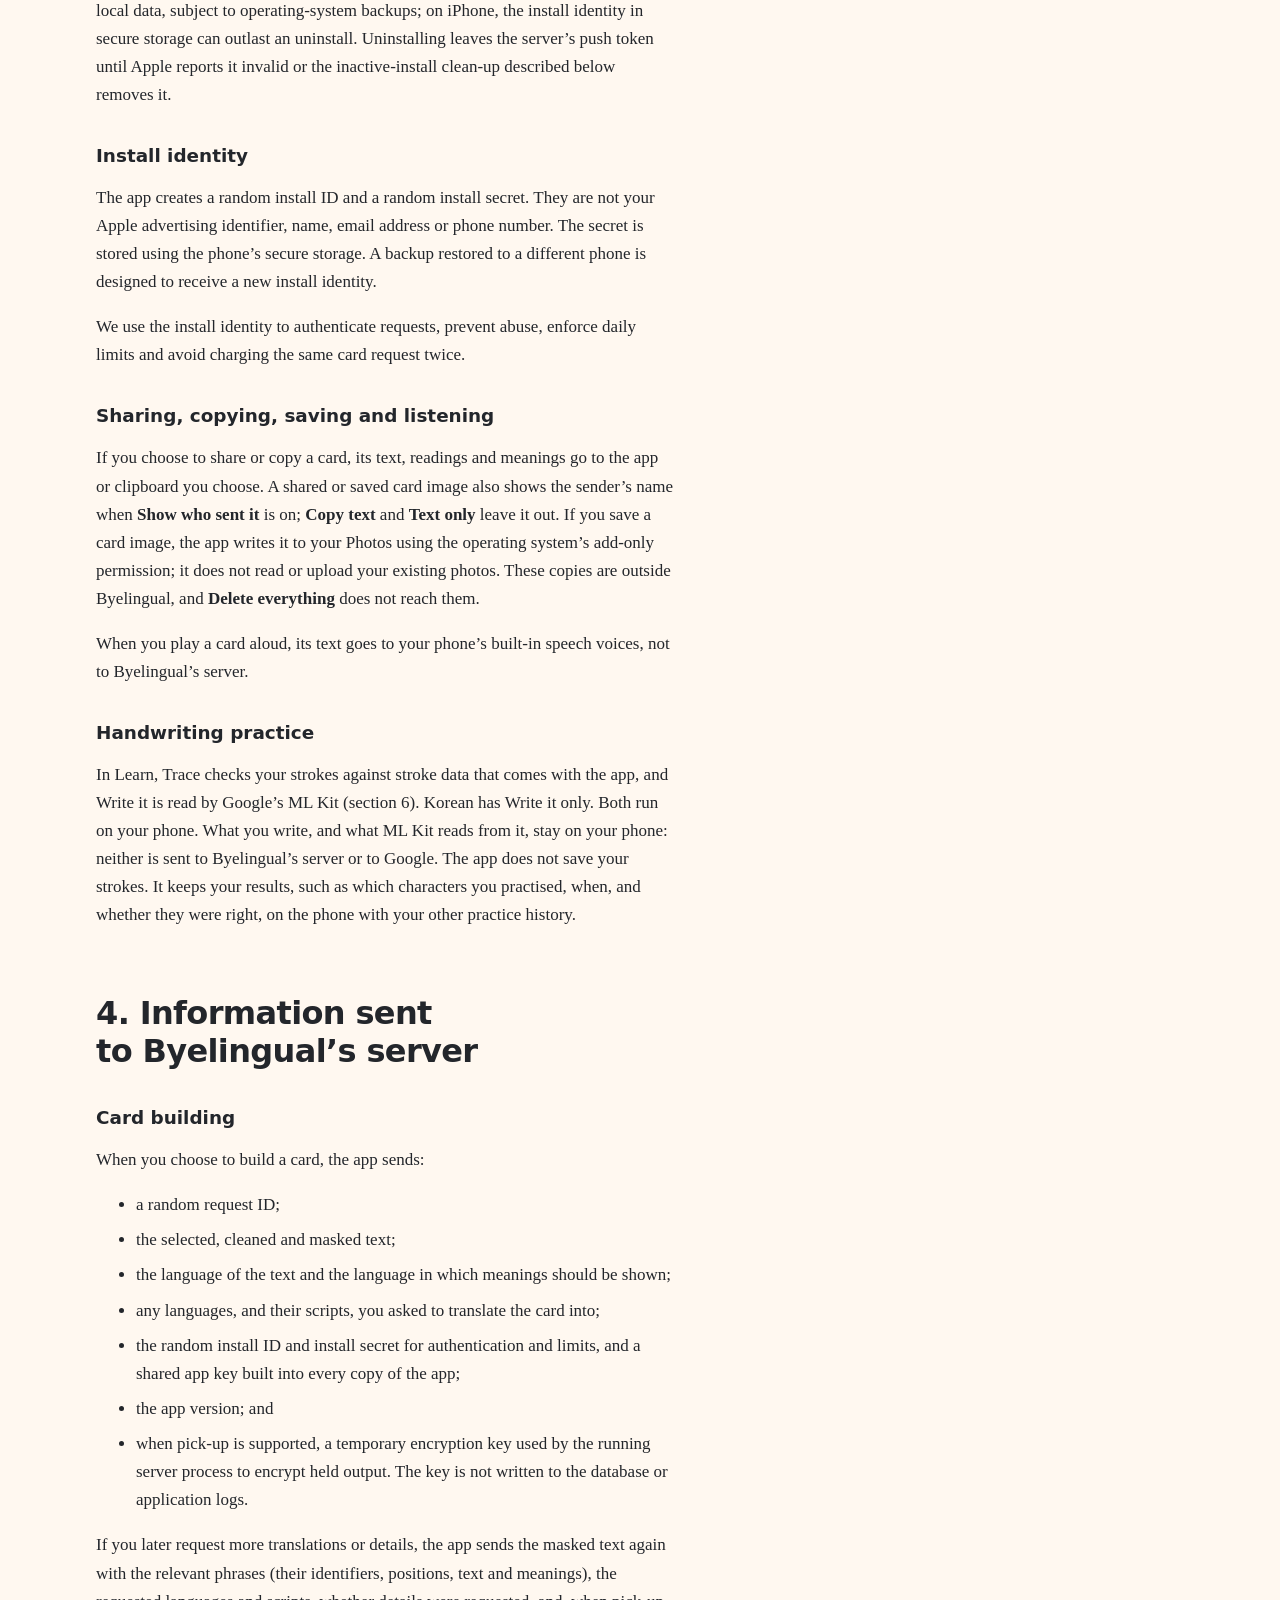
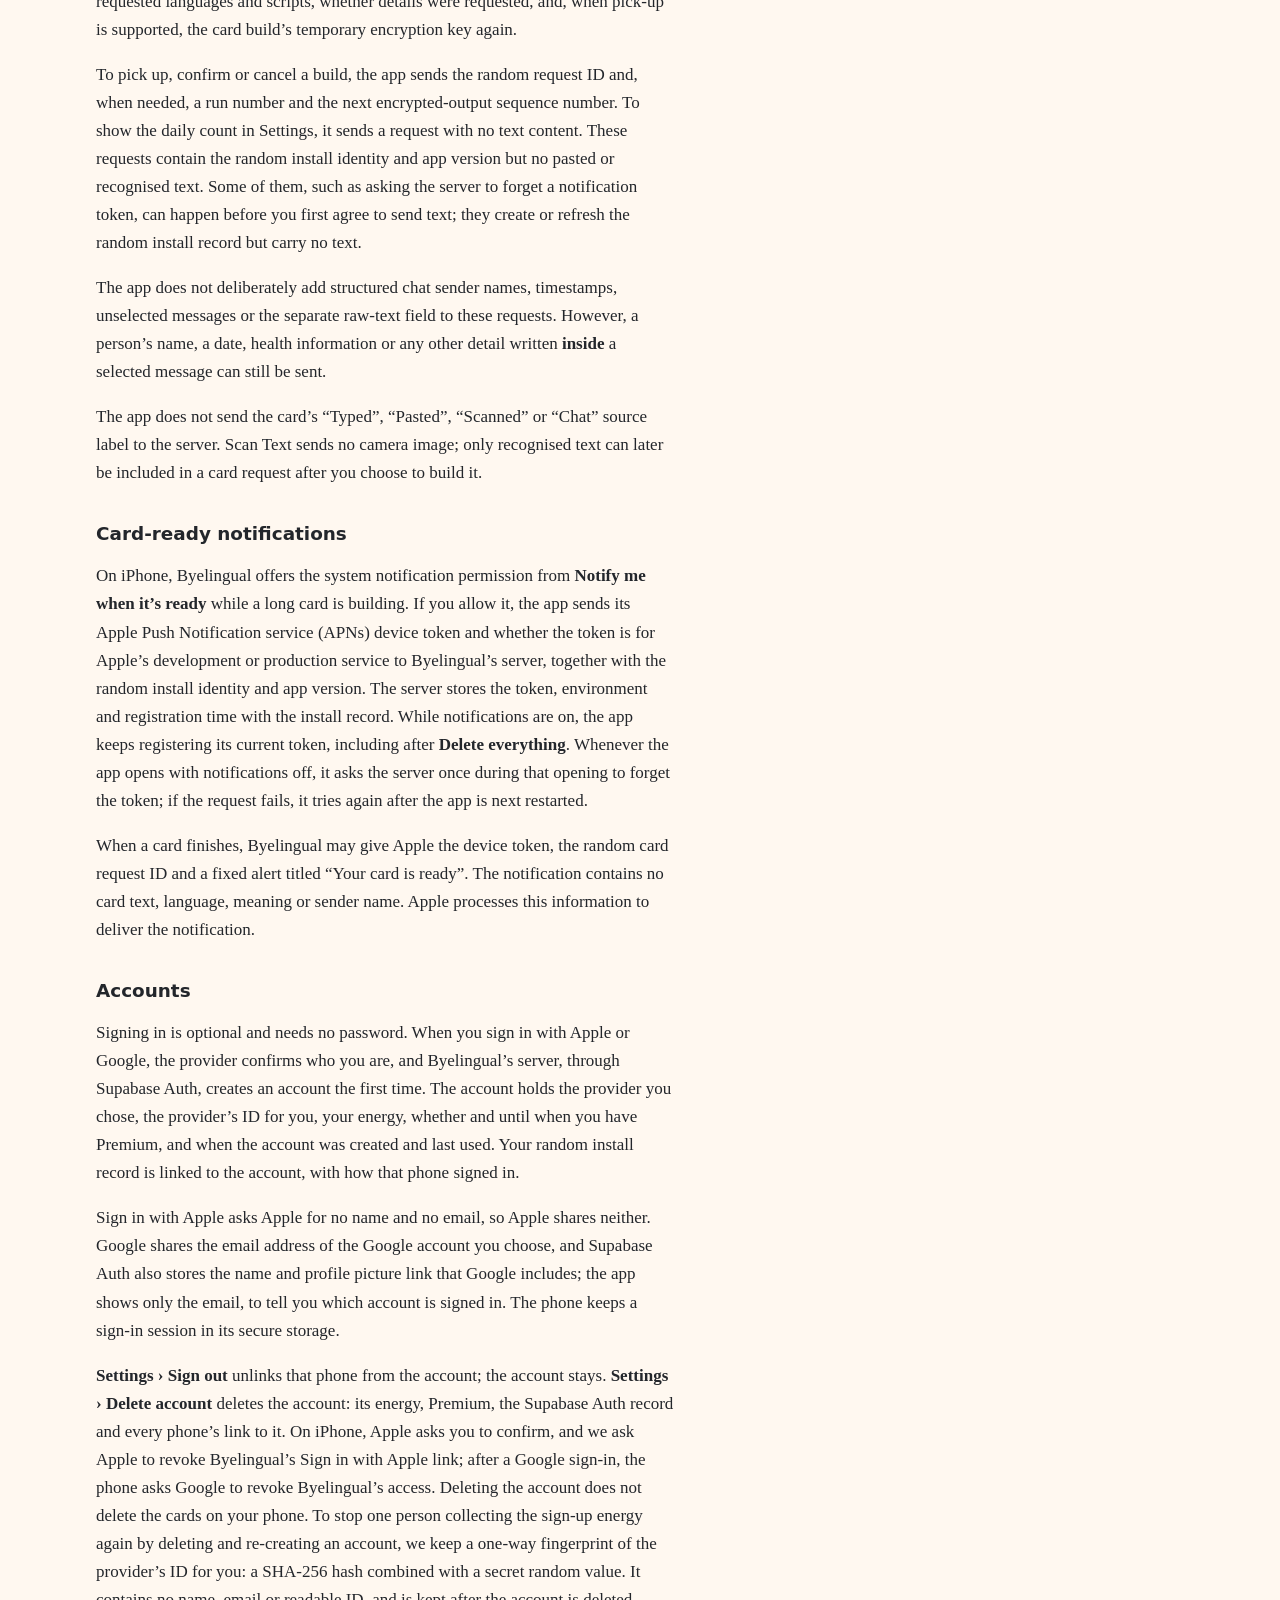
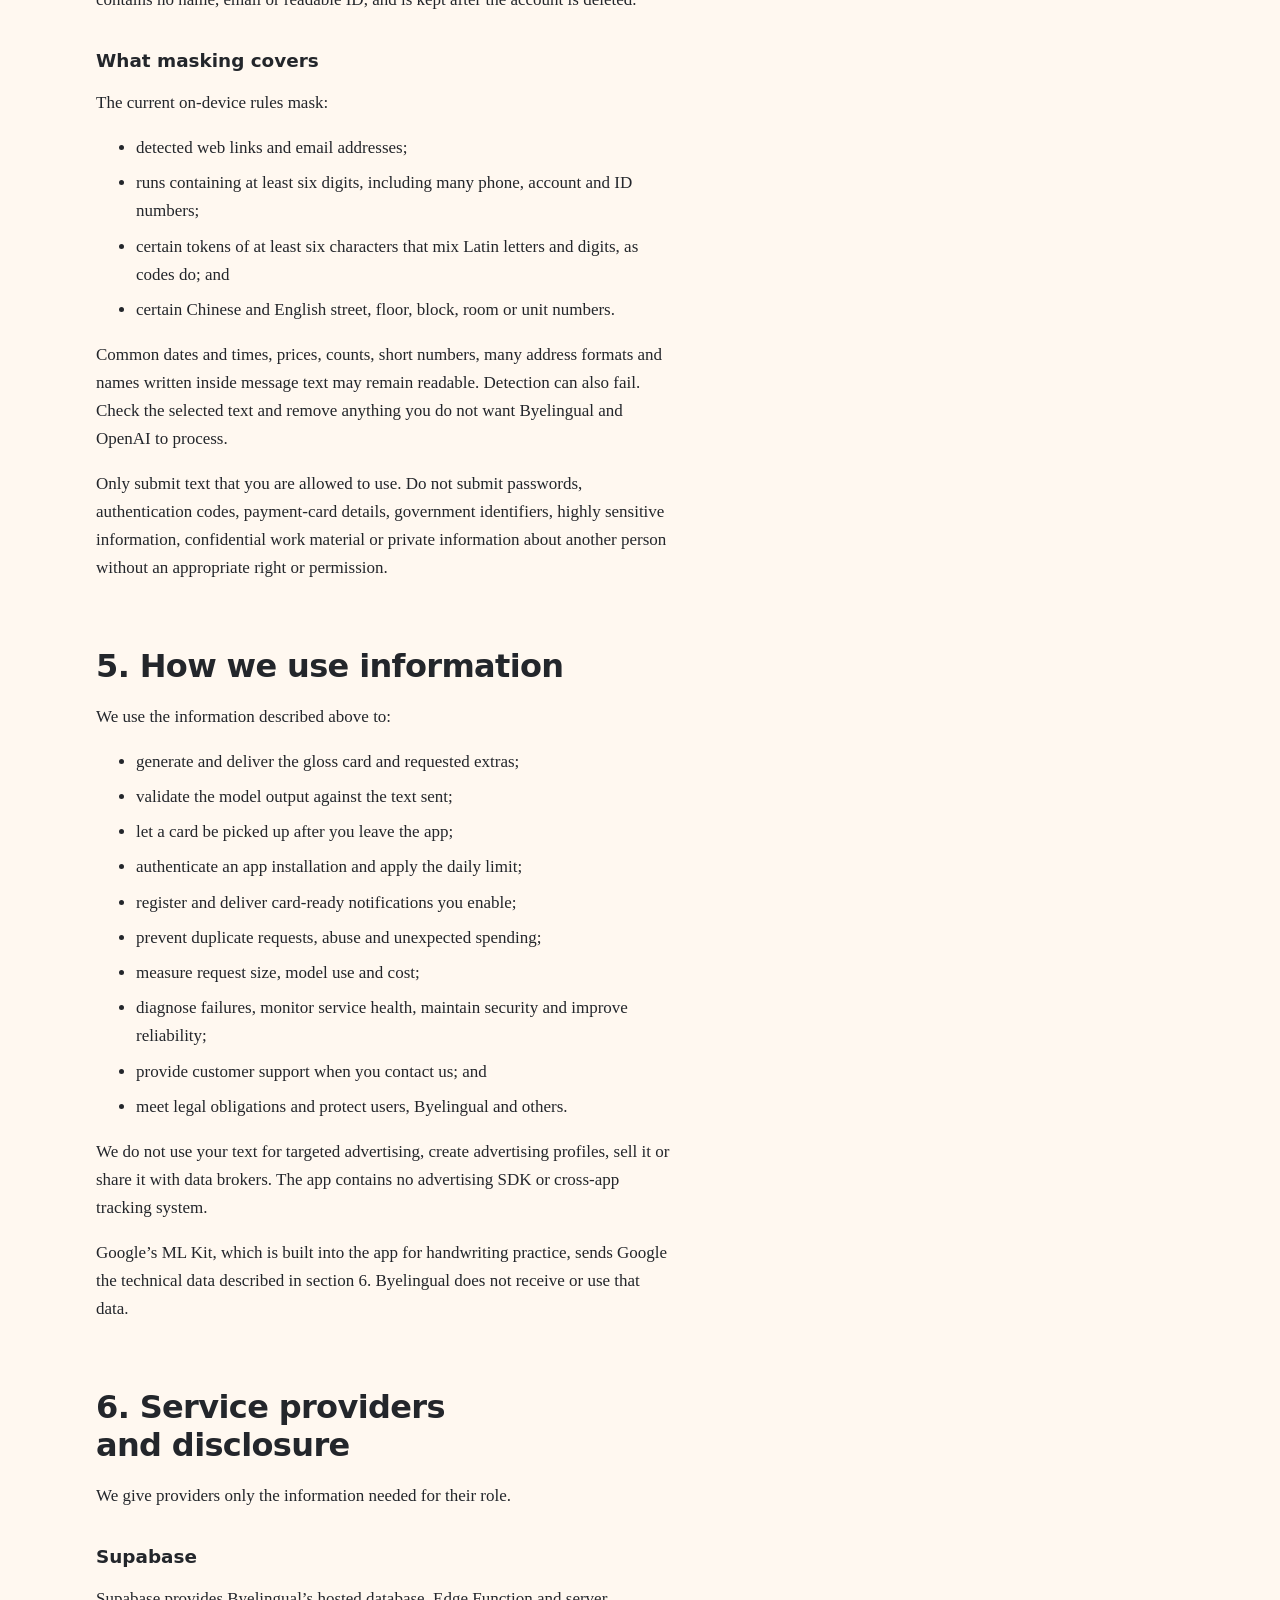
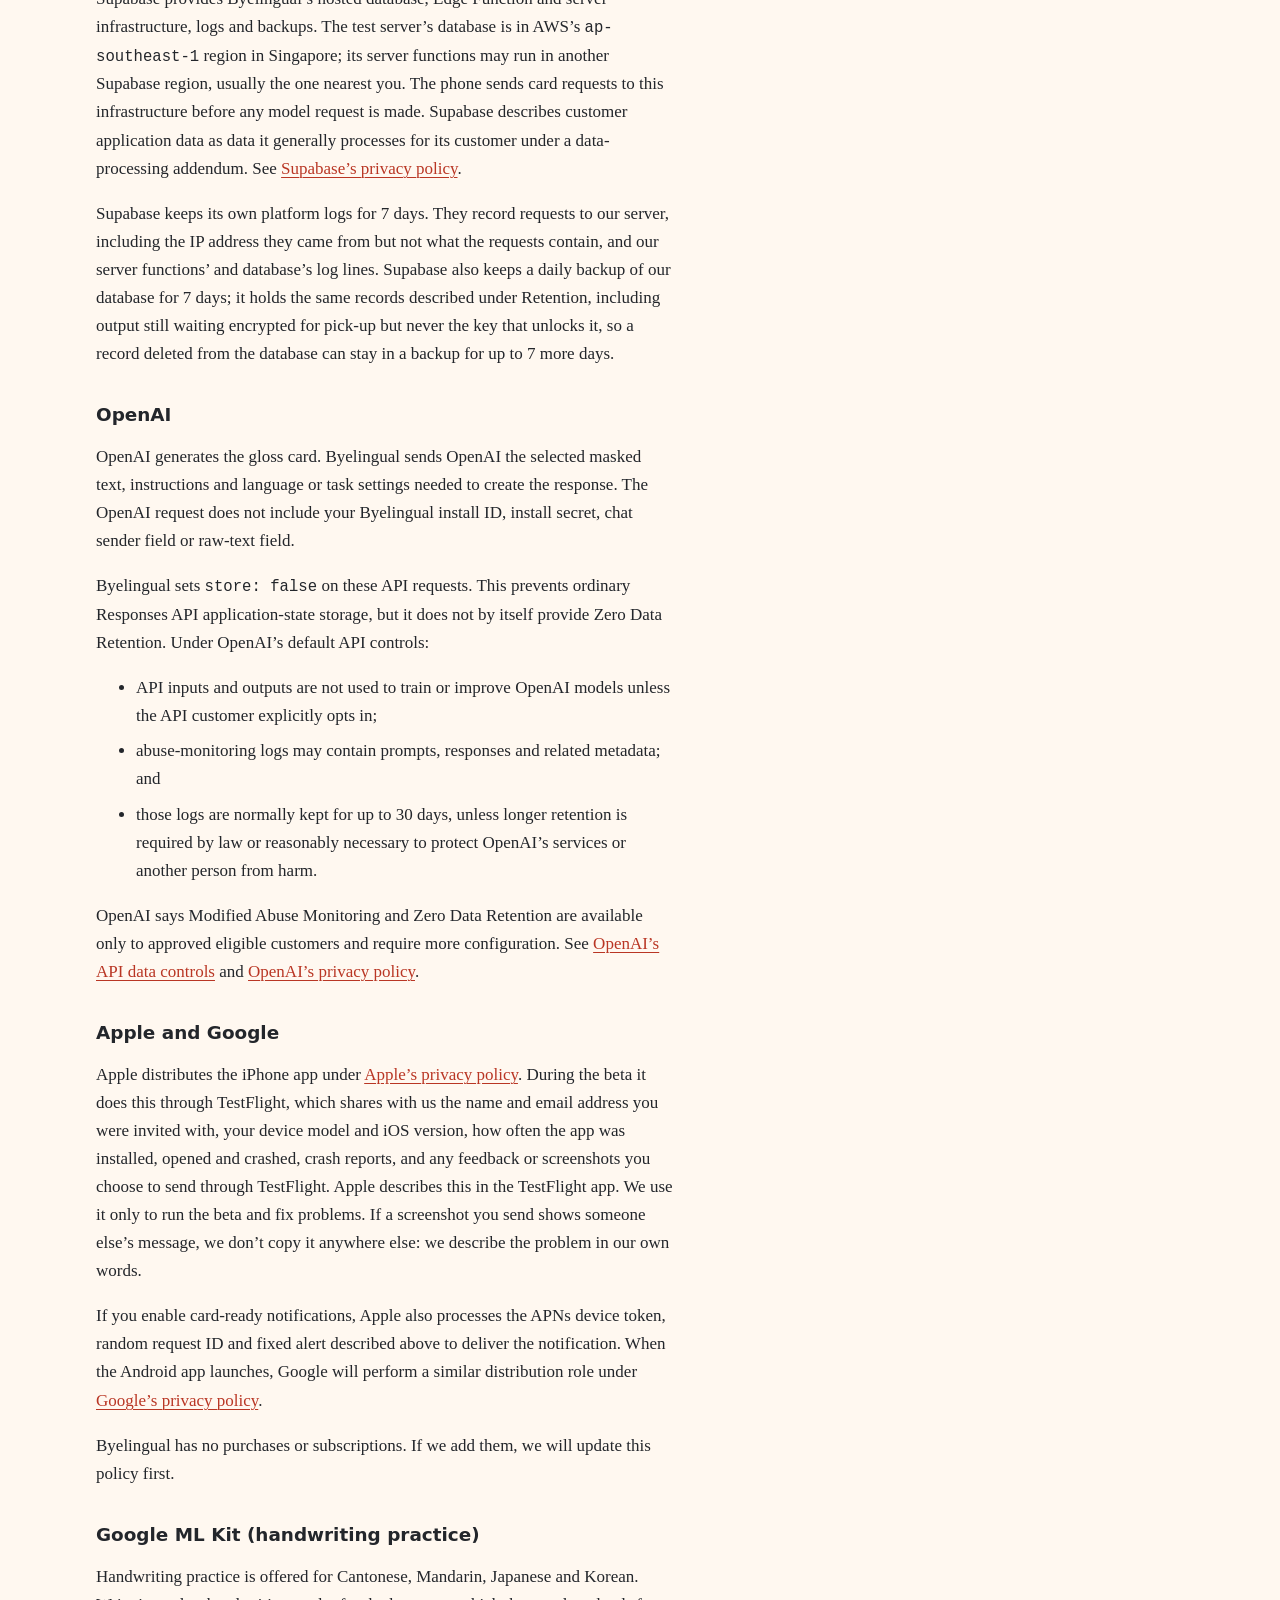
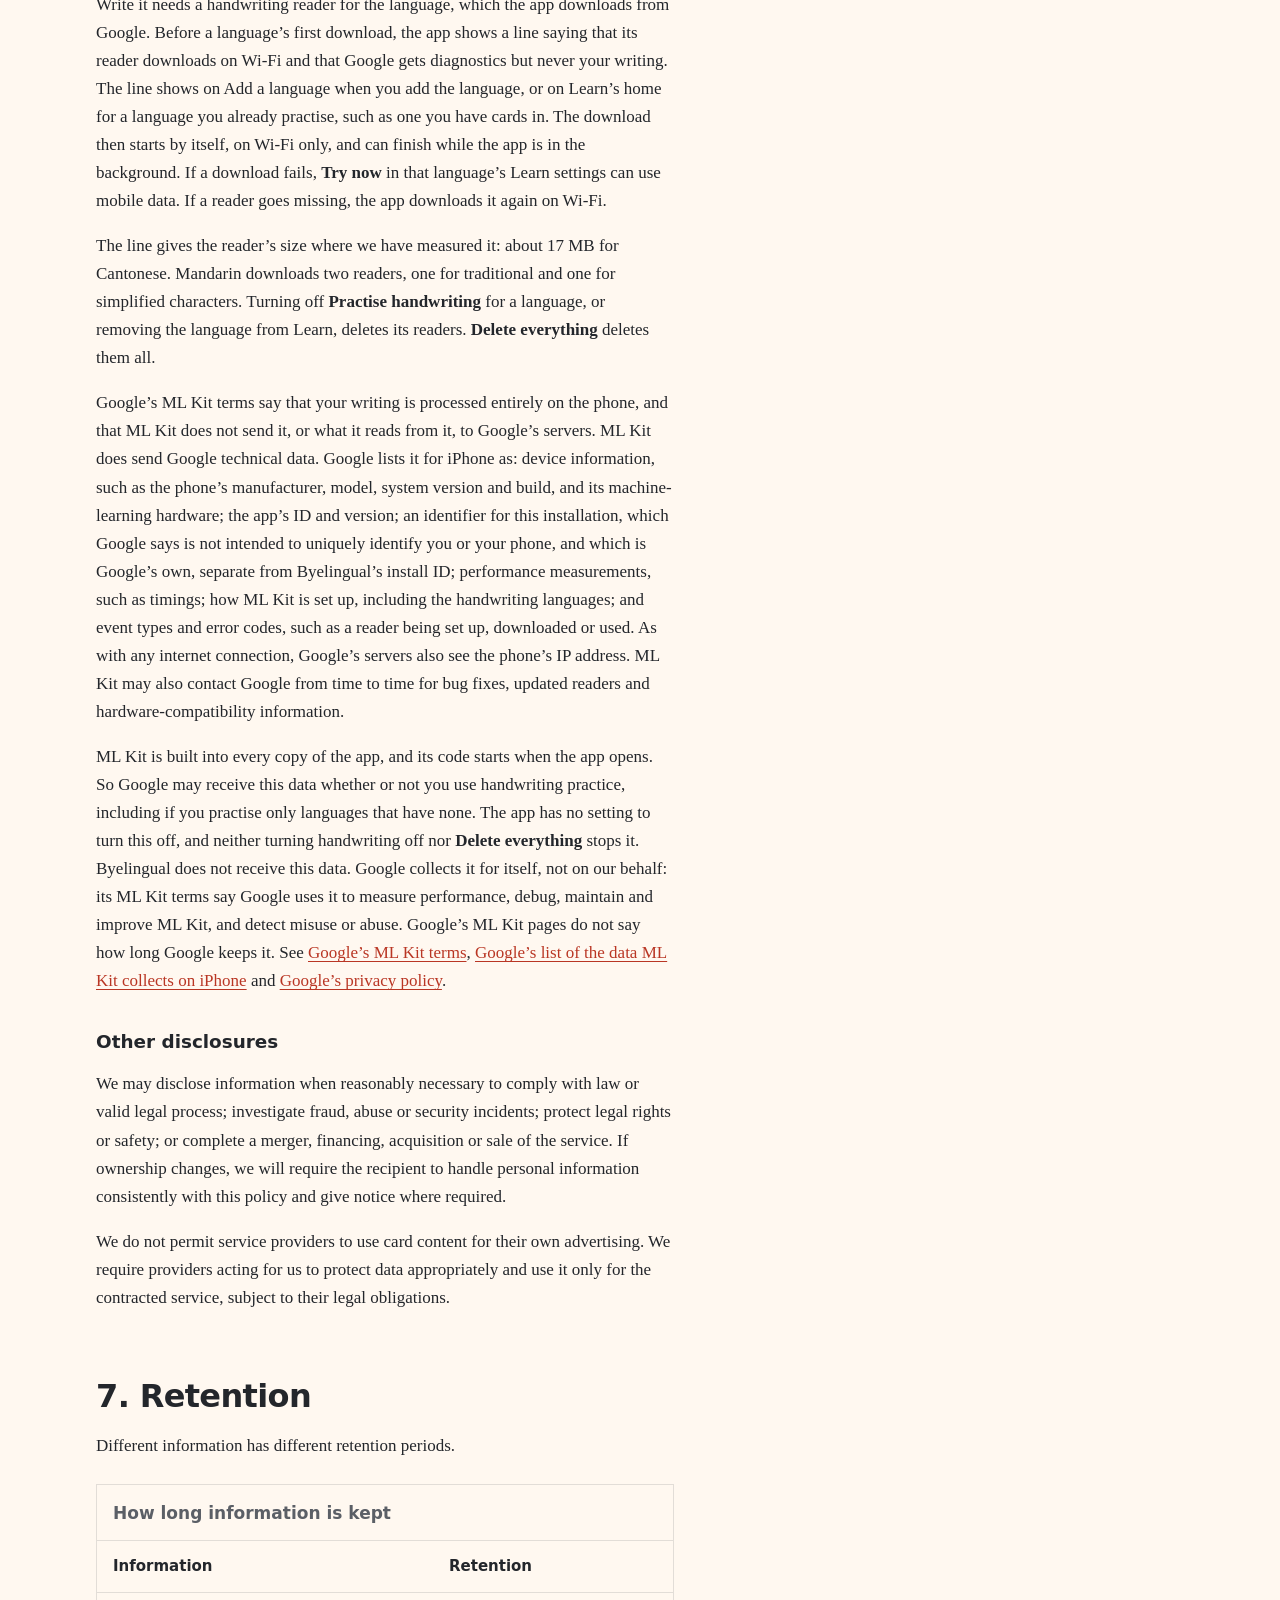
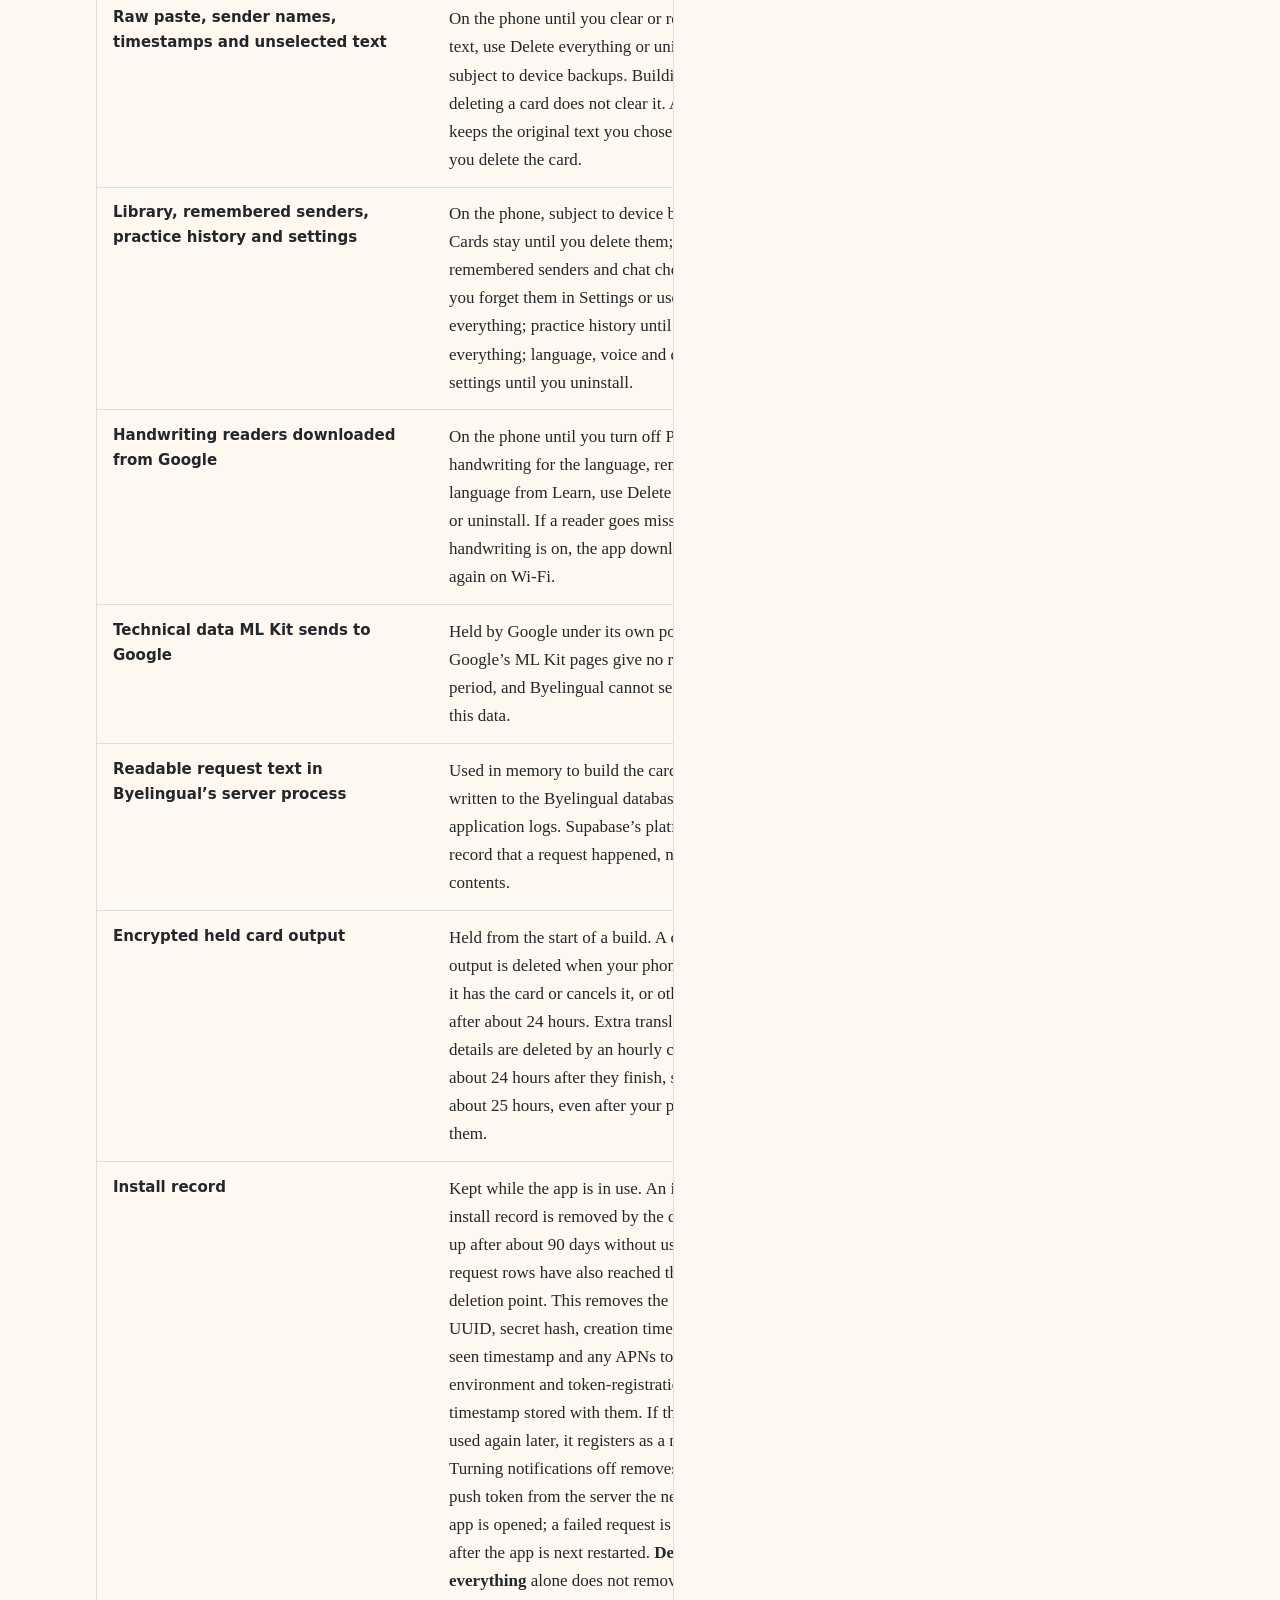
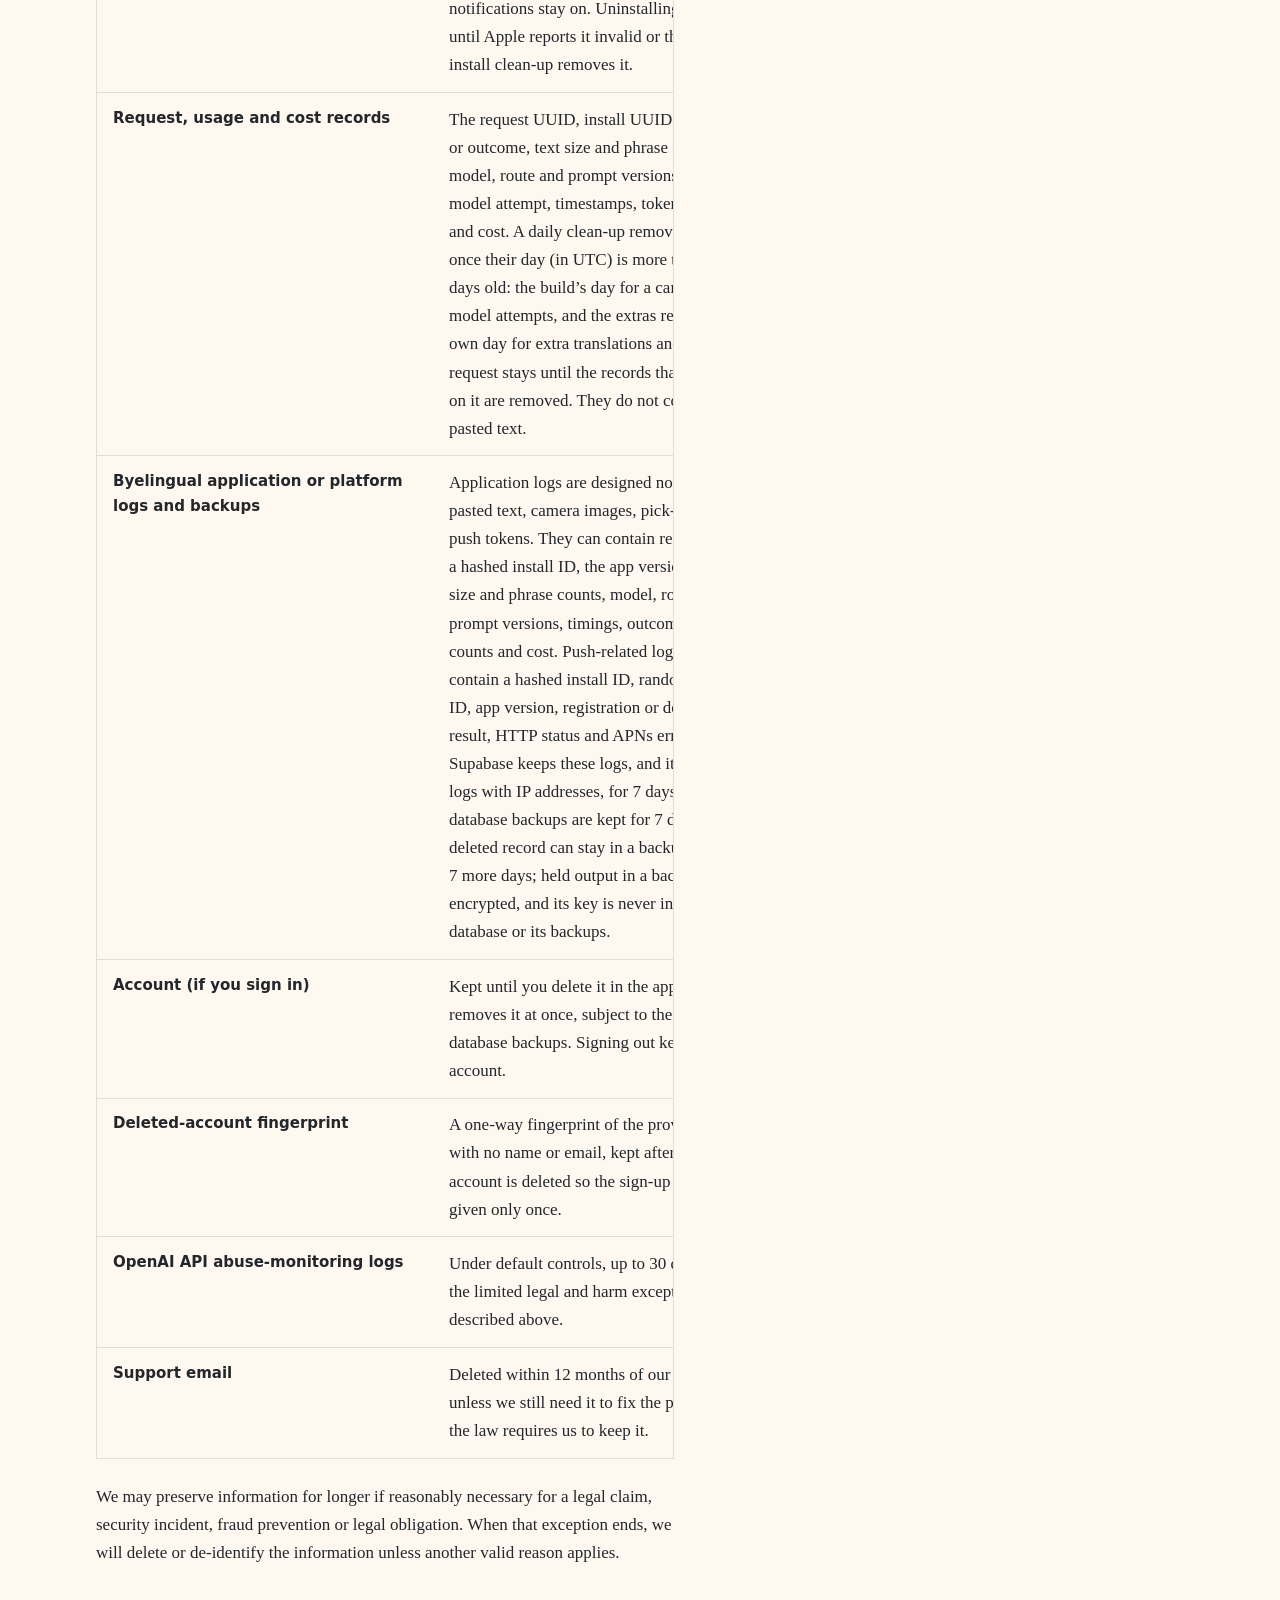
==== commit 55ca0f3f: "Privacy policy draft: accounts, Sign out, Delete account and the kept fingerprint (not for publishin" ====
--- a/privacy/index.html
+++ b/privacy/index.html
@@ -57,7 +57,7 @@
 
       <h2 id="who-we-are">1. Who we are</h2>
       <p>Byelingual is a reading-practice app operated by its sole founder, Tharith Yeak, in Australia. In this policy, “Byelingual”, “we”, “us” and “our” mean the operator of the Byelingual app.</p>
-      <p>Byelingual has no user accounts. The app lets you paste or type text in a language you are learning and request an AI-generated “gloss card”.</p>
+      <p>Byelingual works without an account. You can choose to sign in with Apple or Google to keep energy and Premium on an account (section 4). The app lets you paste or type text in a language you are learning and request an AI-generated “gloss card”.</p>
       <p>Byelingual is in a beta test. For now, the iPhone app is available only through Apple’s TestFlight to people we invite, and cards are built on our test server, which works as this policy describes.</p>
       <p>For privacy questions or requests, contact:</p>
       <ul>
@@ -76,6 +76,7 @@
         <li>Byelingual’s server database keeps no readable text from your card requests. Request, usage and cost records are deleted after 90 days; a random install record is deleted after 90 days without use.</li>
         <li>While a card is built, its output waits on the server encrypted, so you can pick it up if you leave. It is deleted when the server receives your phone’s confirmation that it has it, or within about a day; extra translations and details within about 25 hours. The key stays on your phone, never in the server database.</li>
         <li>If you enable card-ready notifications on iPhone, Byelingual stores an Apple push token with your random install record. The alert contains no card text or sender name.</li>
+        <li>Signing in is optional. If you sign in with Apple or Google, our server keeps an account with your energy and Premium. Apple shares no name or email with us; Google shares your email, name and profile picture. You can delete the account in the app at any time (section 4).</li>
         <li>Handwriting practice is checked on your phone, and Write it is read there by Google’s ML Kit. Google never gets your writing. ML Kit is built into the app and sends Google technical data about the app and your phone, whether or not you use handwriting practice (section 6).</li>
       </ul>
 
@@ -119,6 +120,11 @@
       <h3>Card-ready notifications</h3>
       <p>On iPhone, Byelingual offers the system notification permission from <strong>Notify me when it’s ready</strong> while a long card is building. If you allow it, the app sends its Apple Push Notification service (APNs) device token and whether the token is for Apple’s development or production service to Byelingual’s server, together with the random install identity and app version. The server stores the token, environment and registration time with the install record. While notifications are on, the app keeps registering its current token, including after <strong>Delete everything</strong>. Whenever the app opens with notifications off, it asks the server once during that opening to forget the token; if the request fails, it tries again after the app is next restarted.</p>
       <p>When a card finishes, Byelingual may give Apple the device token, the random card request ID and a fixed alert titled “Your card is ready”. The notification contains no card text, language, meaning or sender name. Apple processes this information to deliver the notification.</p>
+
+      <h3>Accounts</h3>
+      <p>Signing in is optional and needs no password. When you sign in with Apple or Google, the provider confirms who you are, and Byelingual’s server, through Supabase Auth, creates an account the first time. The account holds the provider you chose, the provider’s ID for you, your energy, whether and until when you have Premium, and when the account was created and last used. Your random install record is linked to the account, with how that phone signed in.</p>
+      <p>Sign in with Apple asks Apple for no name and no email, so Apple shares neither. Google shares the email address of the Google account you choose, and Supabase Auth also stores the name and profile picture link that Google includes; the app shows only the email, to tell you which account is signed in. The phone keeps a sign-in session in its secure storage.</p>
+      <p><strong>Settings › Sign out</strong> unlinks that phone from the account; the account stays. <strong>Settings › Delete account</strong> deletes the account: its energy, Premium, the Supabase Auth record and every phone’s link to it. On iPhone, Apple asks you to confirm, and we ask Apple to revoke Byelingual’s Sign in with Apple link; after a Google sign-in, the phone asks Google to revoke Byelingual’s access. Deleting the account does not delete the cards on your phone. To stop one person collecting the sign-up energy again by deleting and re-creating an account, we keep a one-way fingerprint of the provider’s ID for you: a SHA-256 hash combined with a secret random value. It contains no name, email or readable ID, and is kept after the account is deleted.</p>
 
       <h3>What masking covers</h3>
       <p>The current on-device rules mask:</p>
@@ -229,6 +235,14 @@
               <td>Application logs are designed not to contain pasted text, camera images, pick-up keys or push tokens. They can contain request IDs, a hashed install ID, the app version, text size and phrase counts, model, route and prompt versions, timings, outcomes, token counts and cost. Push-related log entries can contain a hashed install ID, random request ID, app version, registration or delivery result, HTTP status and APNs error reason. Supabase keeps these logs, and its request logs with IP addresses, for 7 days. Daily database backups are kept for 7 days, so a deleted record can stay in a backup for up to 7 more days; held output in a backup stays encrypted, and its key is never in the database or its backups.</td>
             </tr>
             <tr>
+              <th scope="row">Account (if you sign in)</th>
+              <td>Kept until you delete it in the app, which removes it at once, subject to the 7-day database backups. Signing out keeps the account.</td>
+            </tr>
+            <tr>
+              <th scope="row">Deleted-account fingerprint</th>
+              <td>A one-way fingerprint of the provider’s ID, with no name or email, kept after the account is deleted so the sign-up energy is given only once.</td>
+            </tr>
+            <tr>
               <th scope="row">OpenAI API abuse-monitoring logs</th>
               <td>Under default controls, up to 30 days, with the limited legal and harm exceptions described above.</td>
             </tr>
@@ -253,10 +267,10 @@
       <h2 id="your-choices-and-privacy-requests">10. Your choices and privacy requests</h2>
       <p>You control whether to submit text. Before the first cloud card build, the app explains the OpenAI processing and asks you to choose <strong>Continue</strong> or <strong>Not now</strong>. You can edit the selection, remove private details, choose <strong>Not now</strong> or avoid the cloud card feature.</p>
       <p>After permission is given, you can turn off <strong>Settings › Privacy › Send text to build cards</strong>. Turning it off stops future cloud card builds and the app asks again before another build. It does not undo completed processing or immediately erase OpenAI logs subject to its retention rules.</p>
-      <p>You can delete local items individually or use <strong>Delete everything</strong> for the local data listed in its confirmation screen. Because there is no account, local deletion does not automatically identify or erase server records.</p>
+      <p>You can delete local items individually or use <strong>Delete everything</strong> for the local data listed in its confirmation screen. Local deletion does not erase server records or an account. If you signed in, <strong>Settings › Delete account</strong> deletes the account as section 4 describes.</p>
       <p>Handwriting practice is optional. In Learn, you can turn off <strong>Practise handwriting</strong> for a language: this removes its handwriting reader from the phone and keeps what you have practised. It does not stop the technical data that Google’s ML Kit sends to Google (section 6). The app has no setting for that, so the only way to stop it is to stop using the app or uninstall it. We cannot look up or delete that data for you, because we never receive it.</p>
       <p>You may email <a href="mailto:support@byelingual.app">support@byelingual.app</a> to ask what personal information we hold about you, request correction or deletion, object to or restrict processing where applicable, withdraw consent where processing relies on consent, or ask for a portable copy where the law provides that right. We may need enough information to verify the request and locate the relevant record. Some rights have legal exceptions.</p>
-      <p>Because there is no account, our server records are linked only to a random install ID that the app does not show you, so we usually cannot tell which records are yours. A daily clean-up deletes request and usage records after 90 days, and an install record after about 90 days without use. If you write to us, we will tell you what we can find and delete what we can.</p>
+      <p>Unless you sign in, our server records are linked only to a random install ID that the app does not show you, so we usually cannot tell which records are yours. A daily clean-up deletes request and usage records after 90 days, and an install record after about 90 days without use. If you write to us, we will tell you what we can find and delete what we can.</p>
       <p>If Australian privacy law applies to our handling and you are not satisfied with our response, you may complain to the <a href="https://www.oaic.gov.au/privacy/privacy-complaints">Office of the Australian Information Commissioner</a>. If EU or UK data-protection law applies, you may also complain to the data-protection authority where you live or work. EU or UK rights can include access, correction, deletion, restriction, objection and portability, depending on the circumstances.</p>
 
       <h2 id="eu-uk-processing">11. Legal bases for EU/UK processing</h2>
@@ -290,6 +304,7 @@
       <p>We may update this policy when the app, providers or law changes. We will publish the new version at <a href="https://teriyeaki.github.io/byelingual-site/privacy/">https://teriyeaki.github.io/byelingual-site/privacy/</a> and change the effective date. If a change materially affects how previously collected personal information is used, we will provide a prominent in-app notice and request new permission where required before the new use begins.</p>
       <h3>Policy history</h3>
       <ul>
+        <li>[NEW EFFECTIVE DATE] — accounts: optional sign-in with Apple or Google, what an account holds, Sign out, Delete account and the fingerprint kept after deletion (sections 1, 2, 4, 7 and 10).</li>
         <li>24 November 2026 — handwriting practice: Trace and Write it are checked on the phone, and Google’s ML Kit, now built into the app, sends Google technical data (sections 2, 3, 5, 6, 7 and 10).</li>
         <li>9 November 2026 — first version.</li>
       </ul>
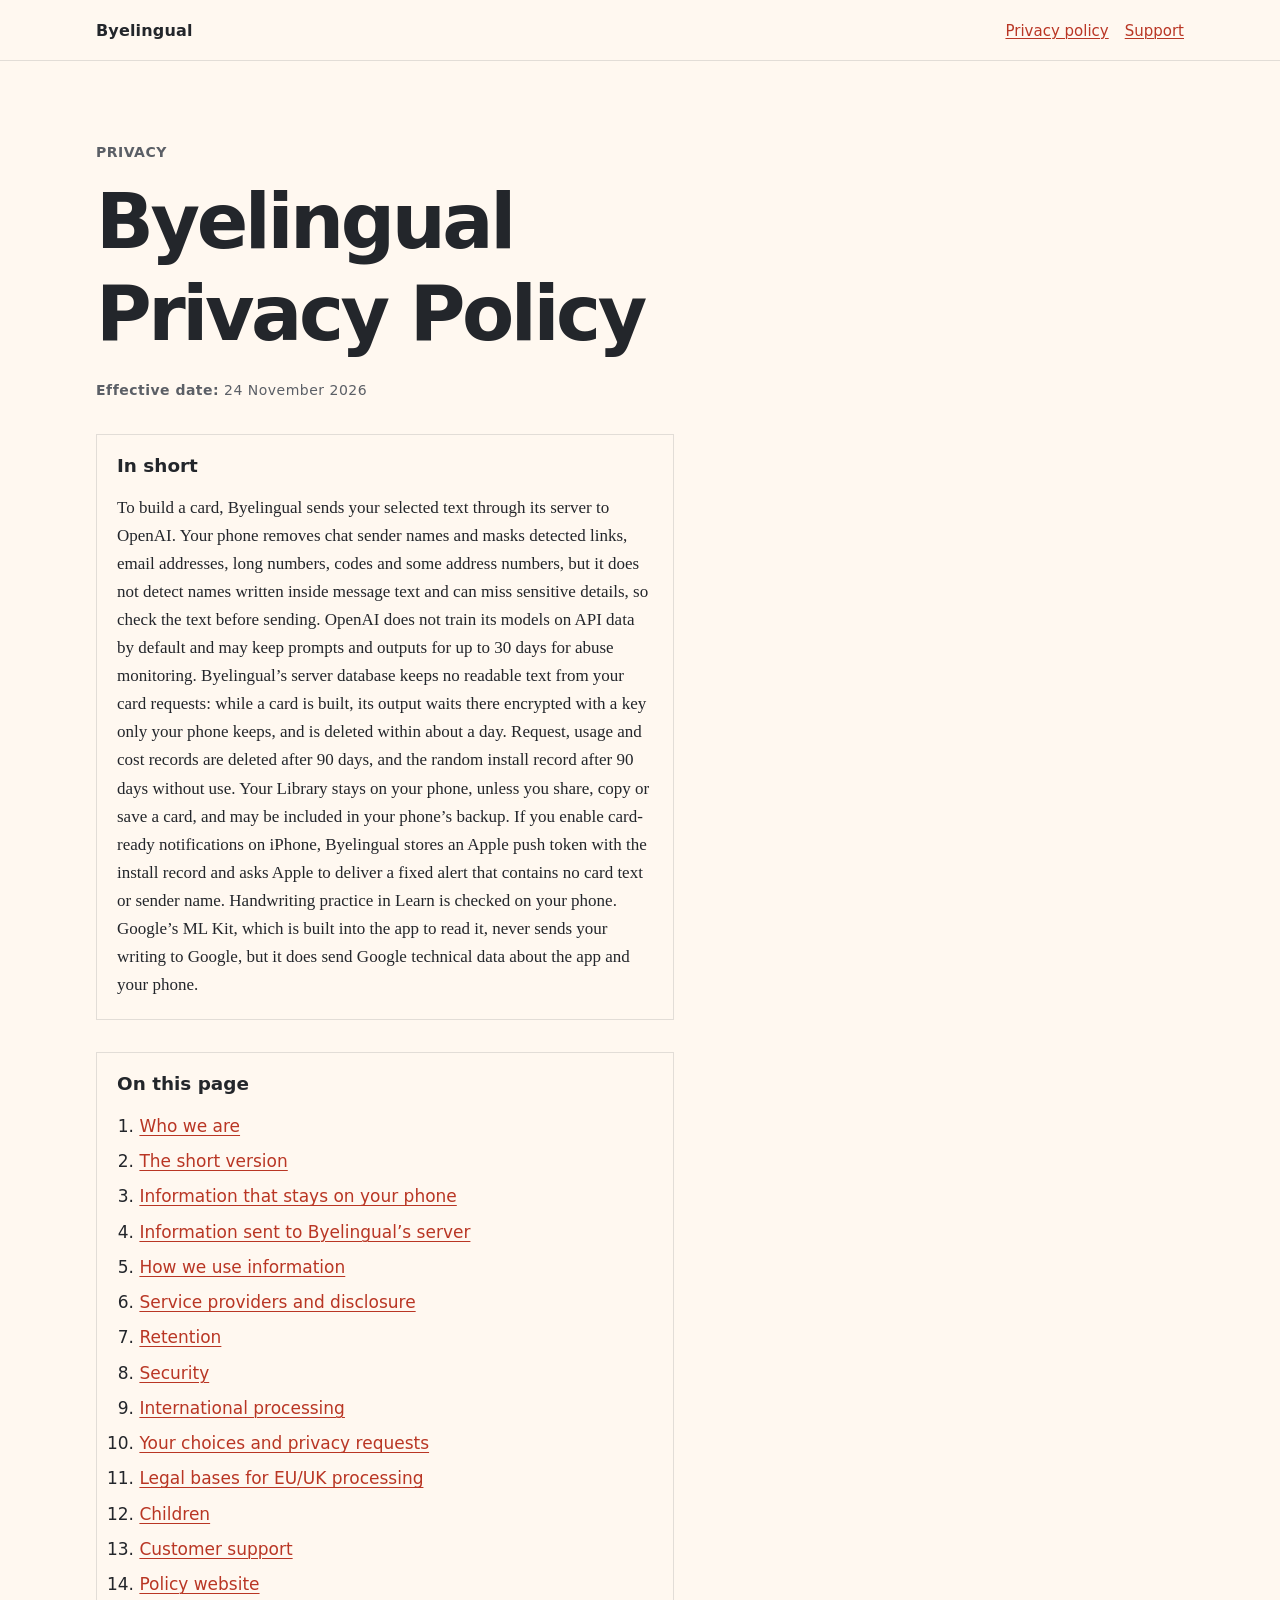
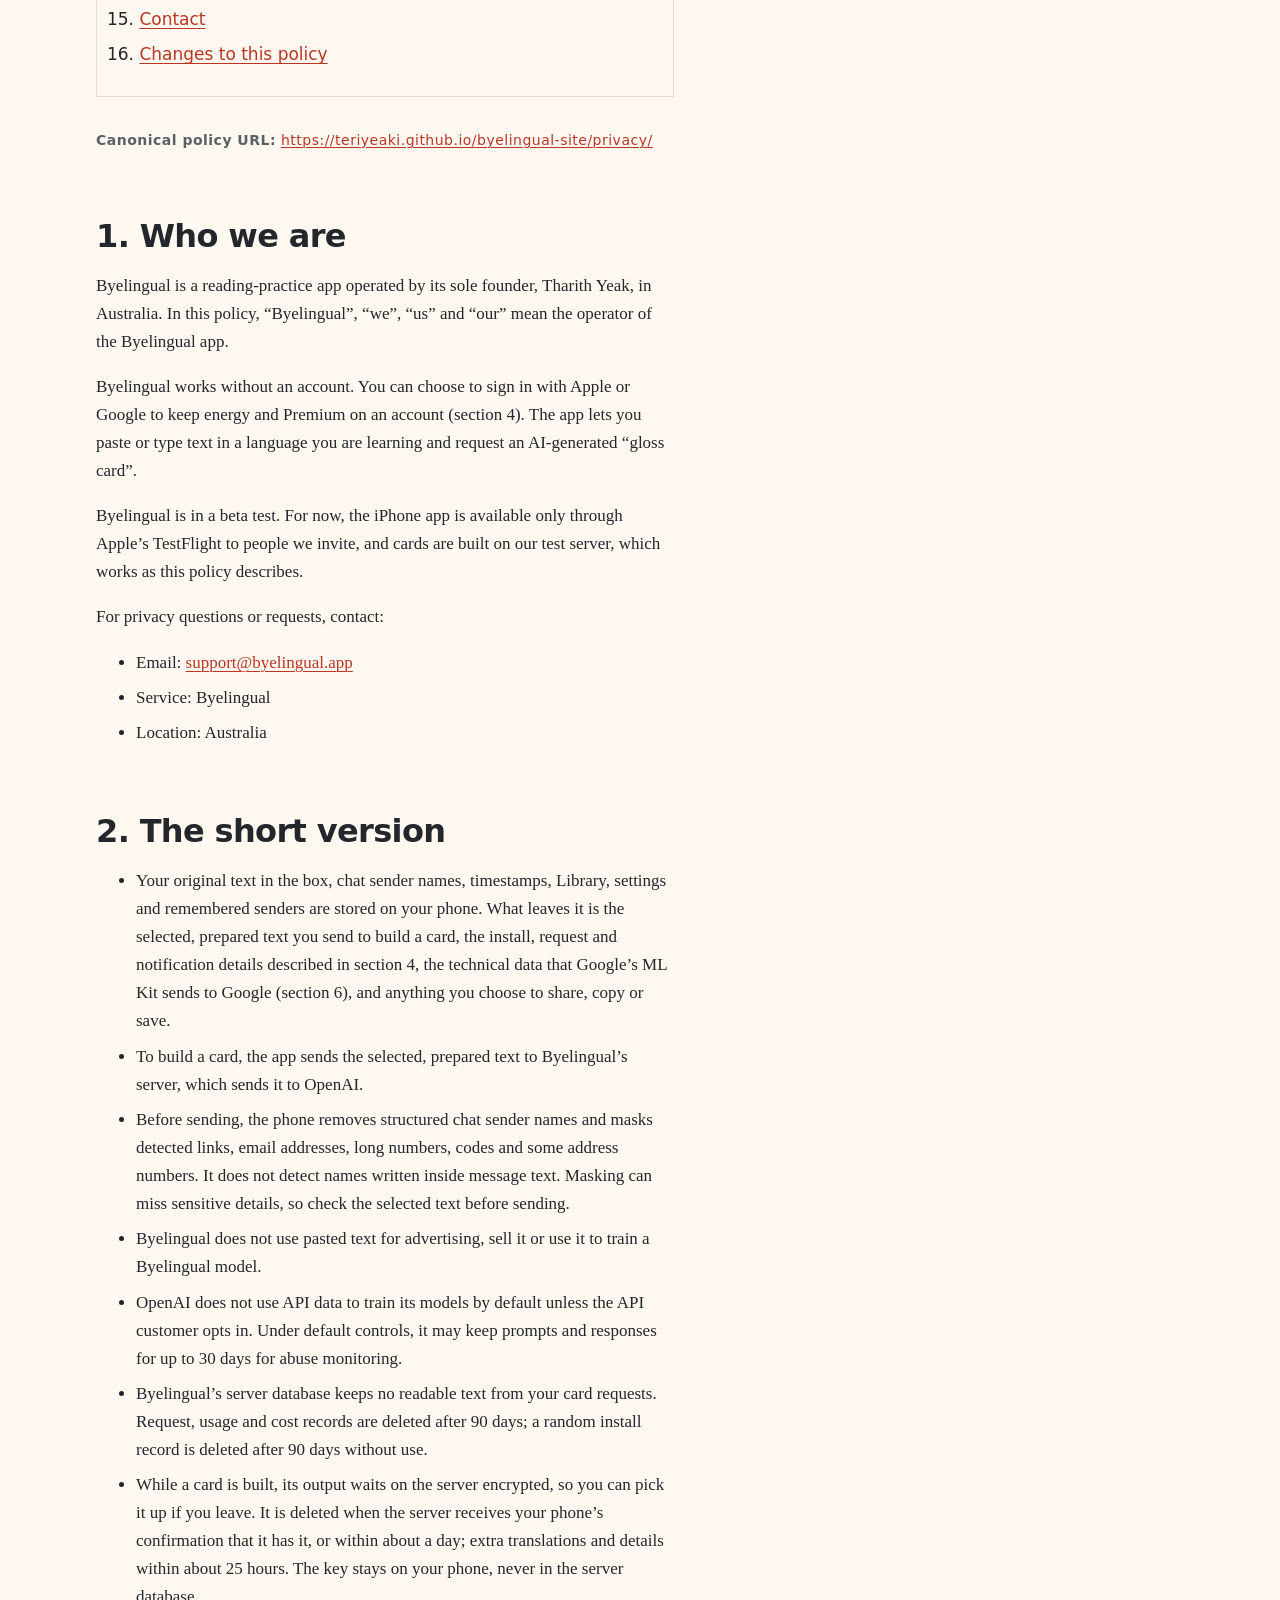
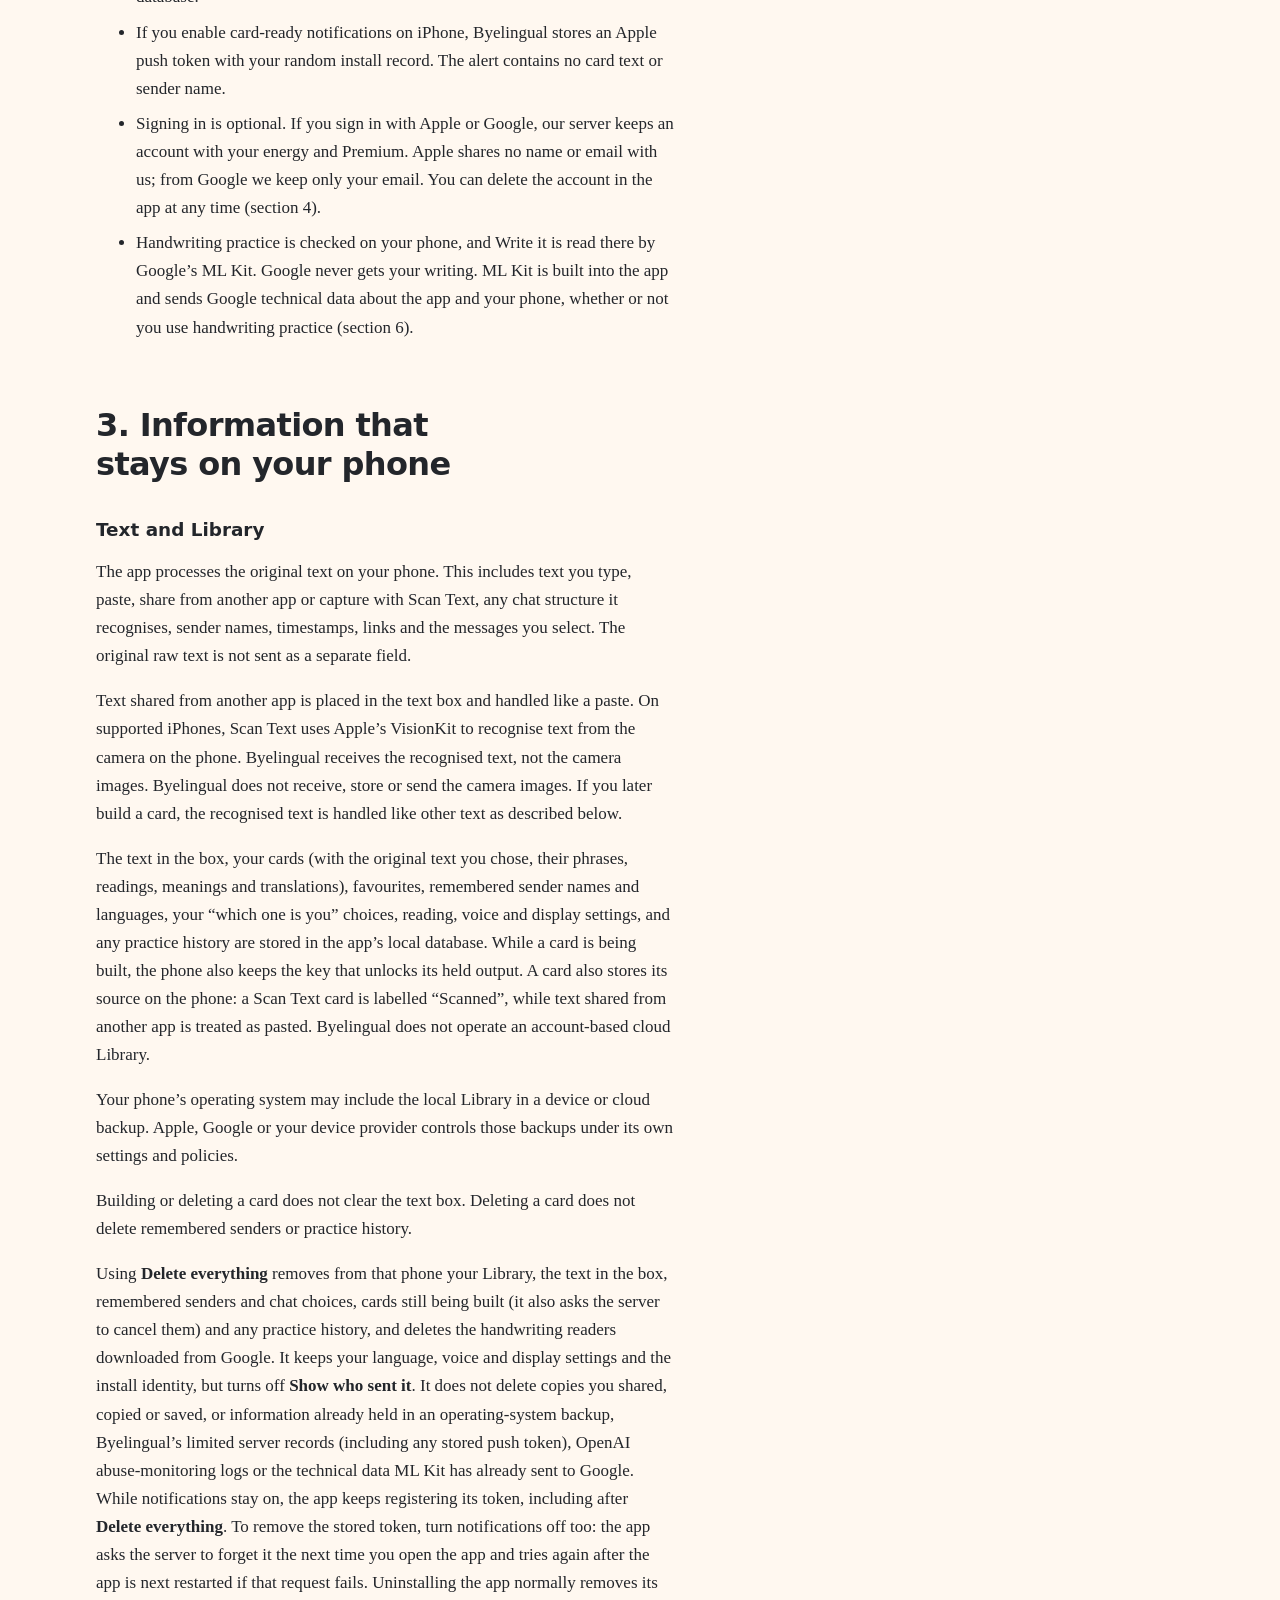
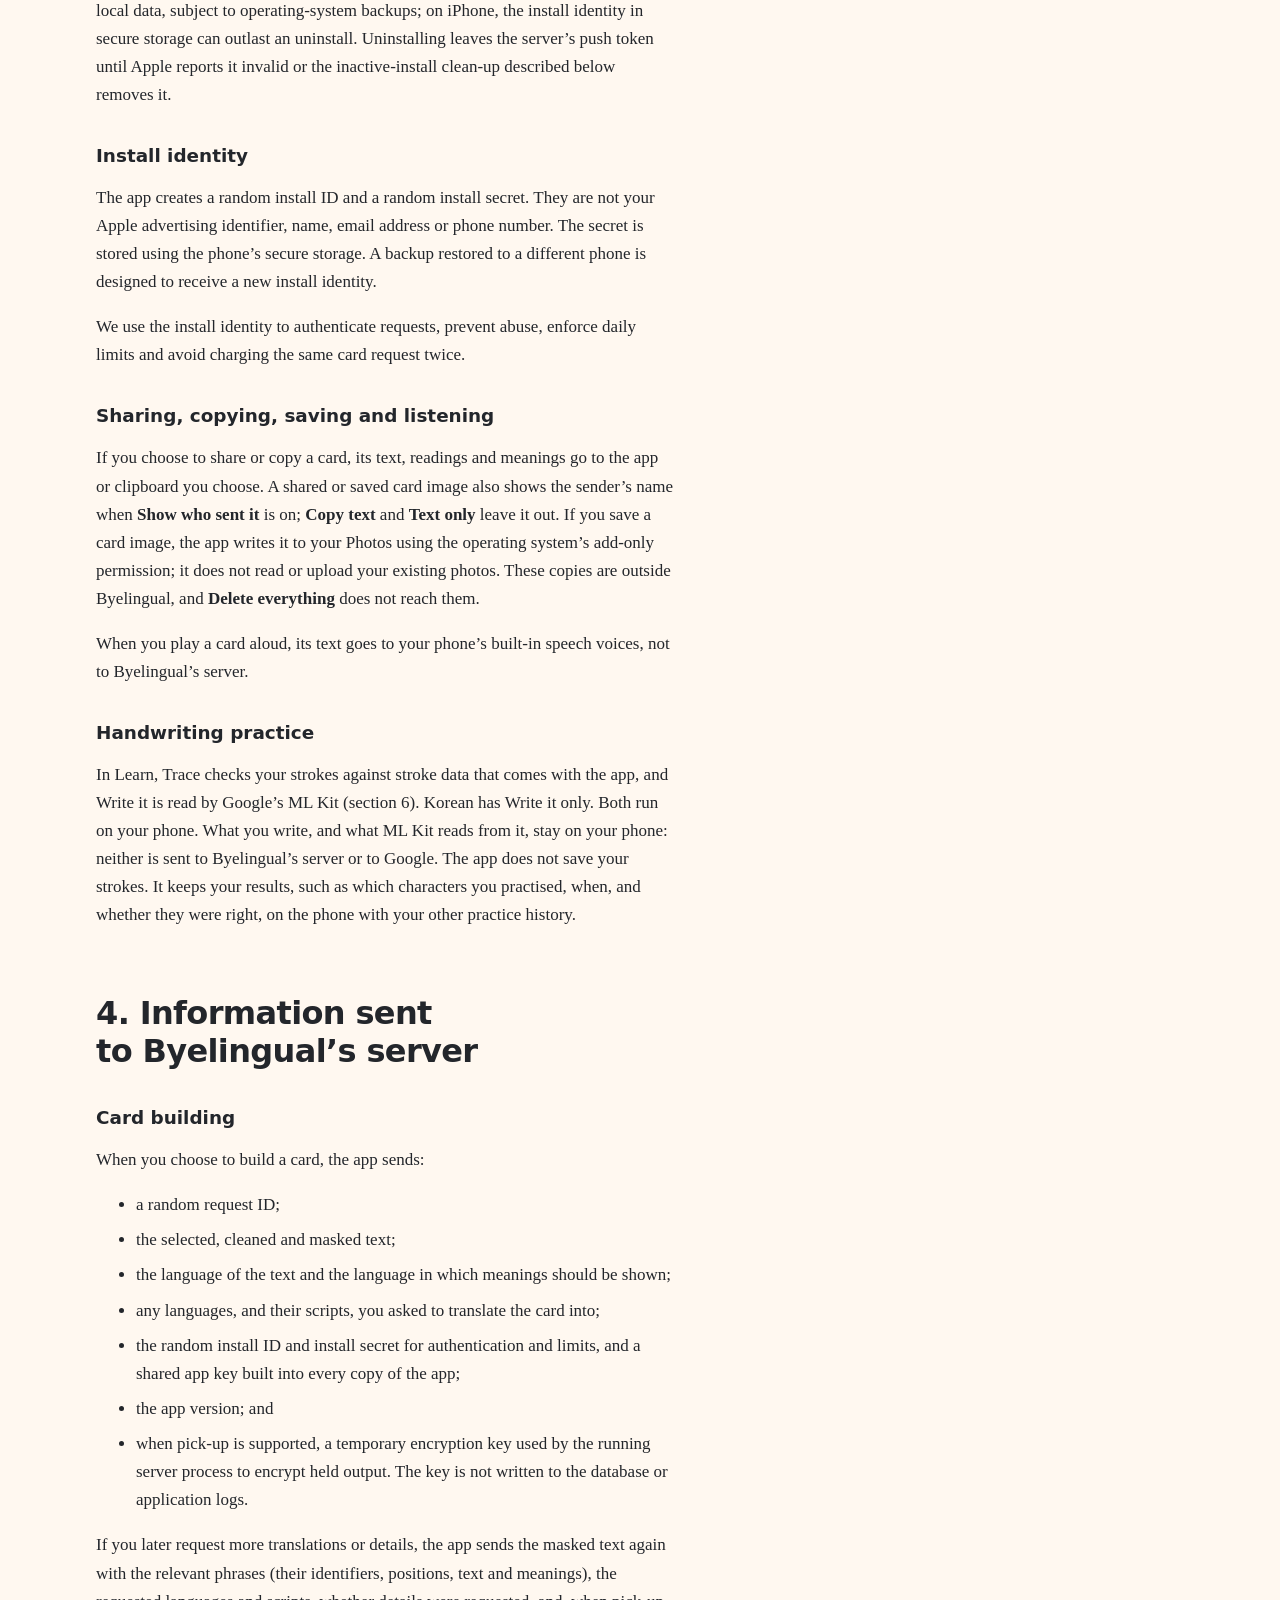
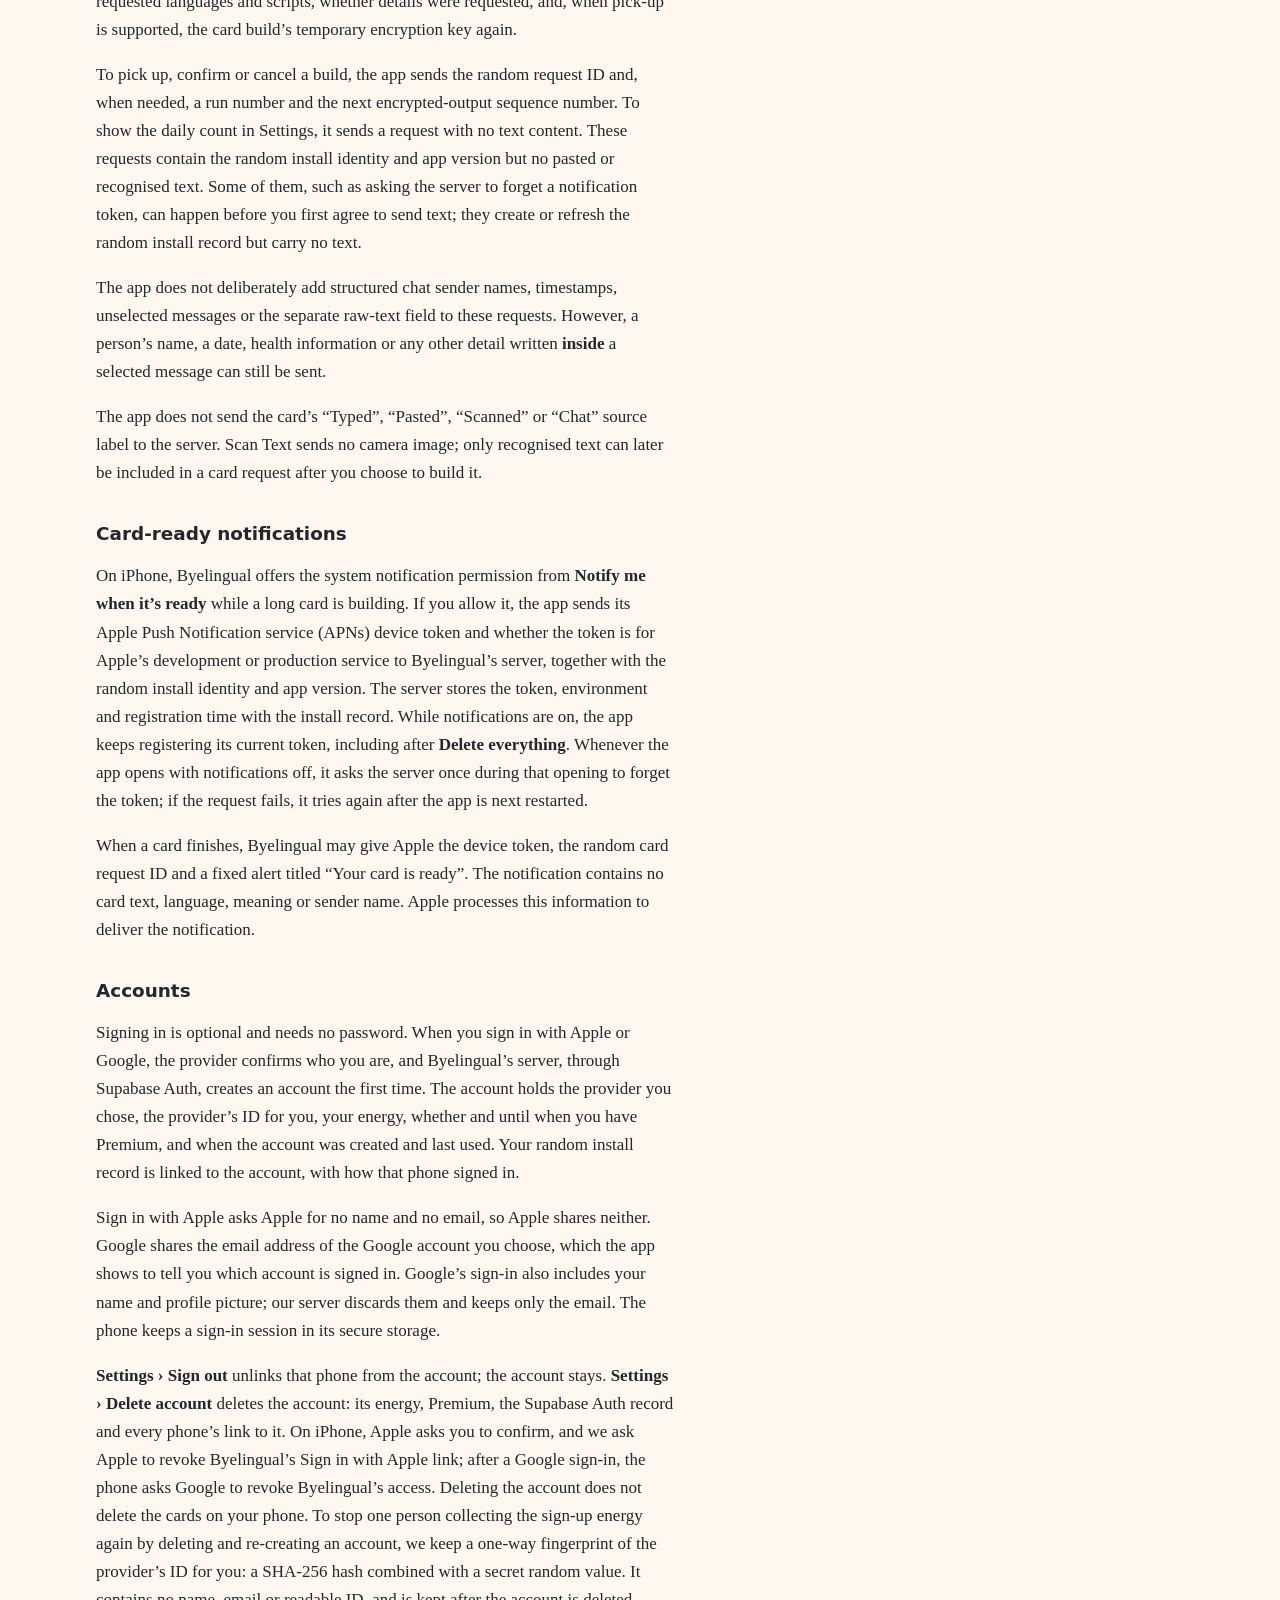
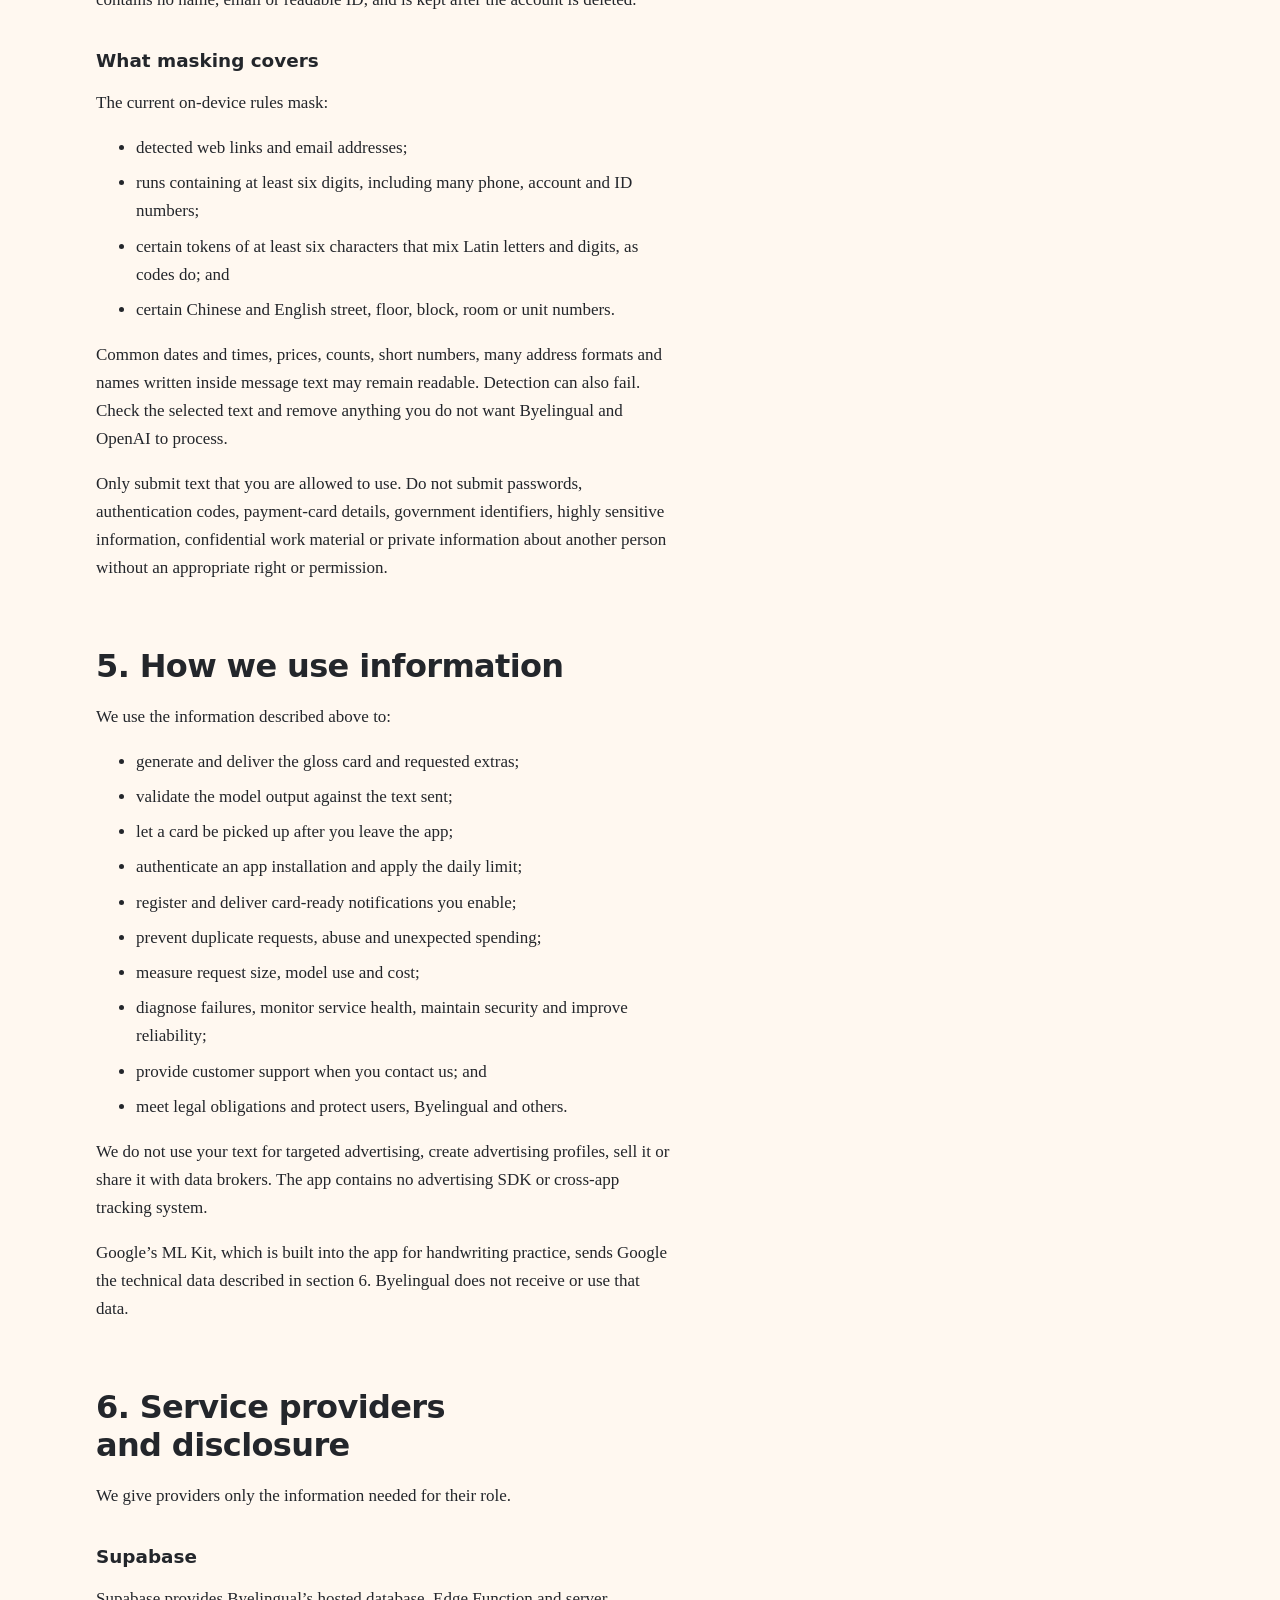
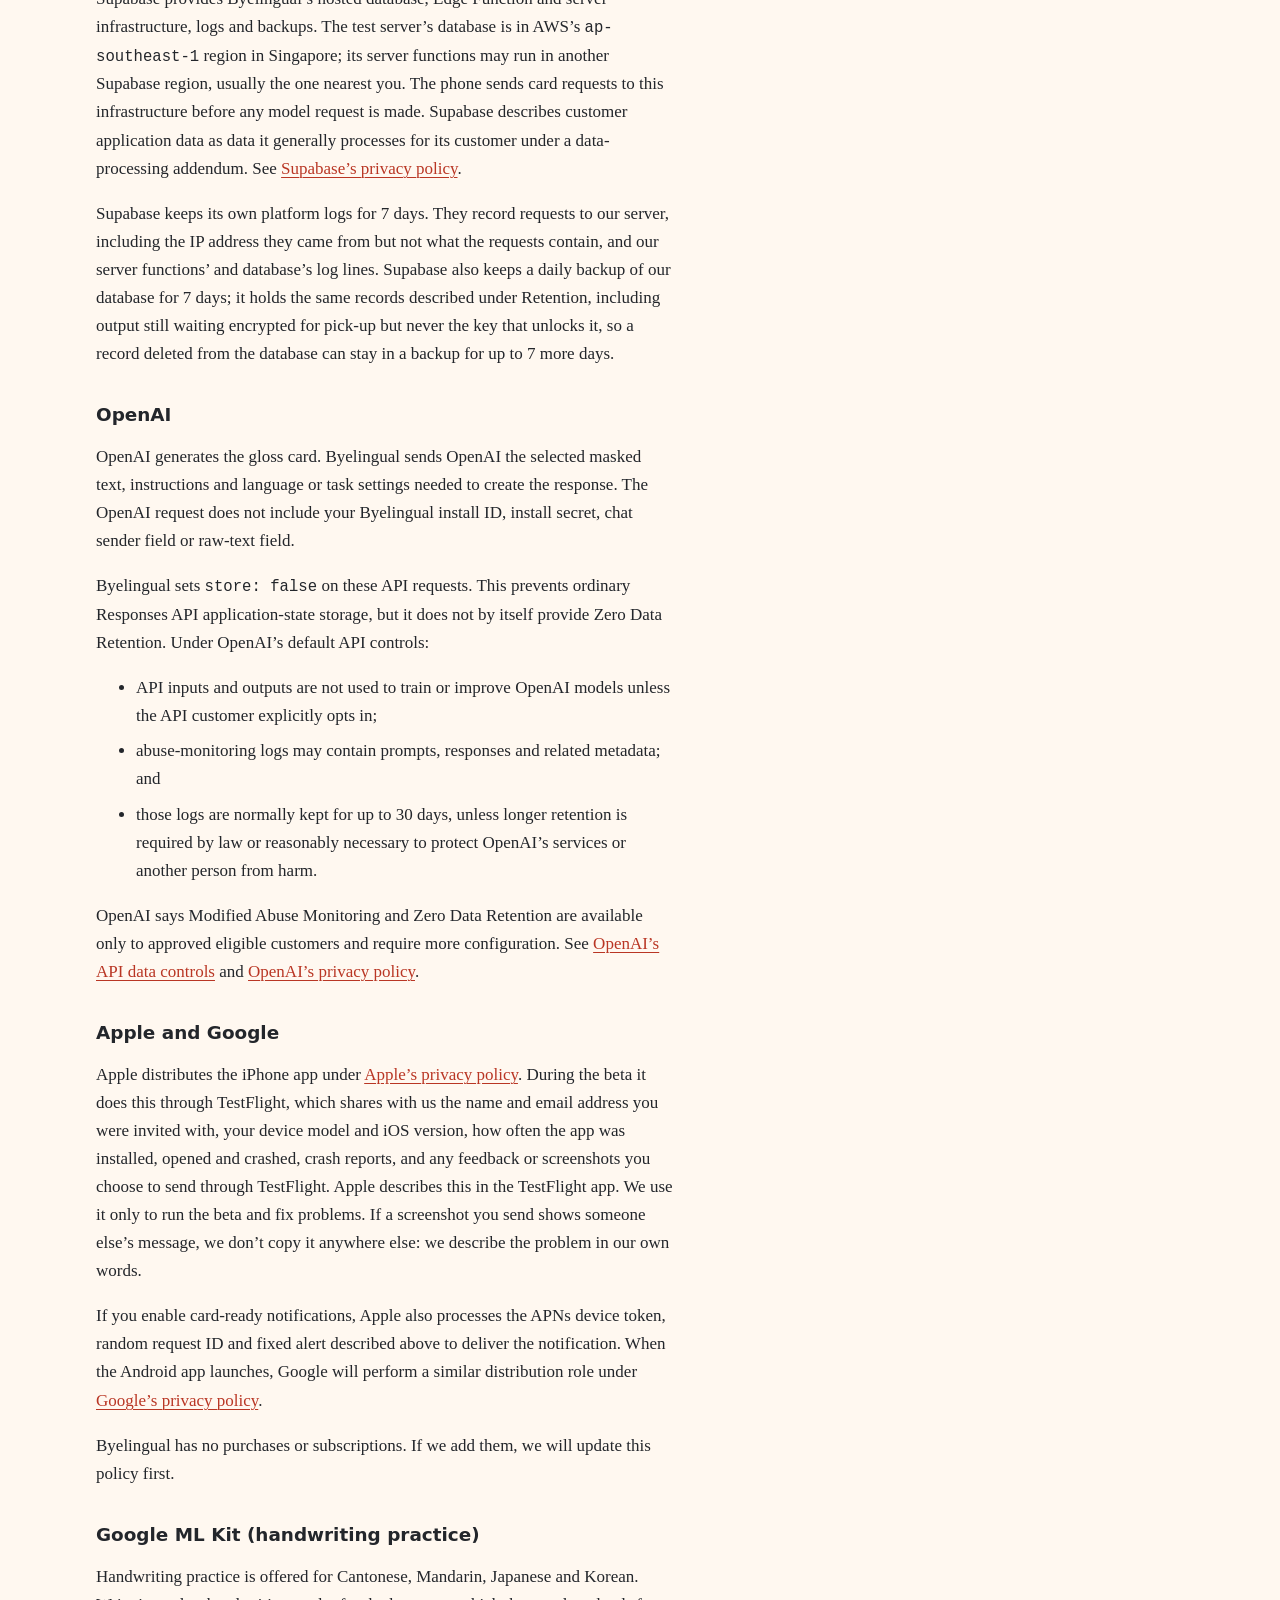
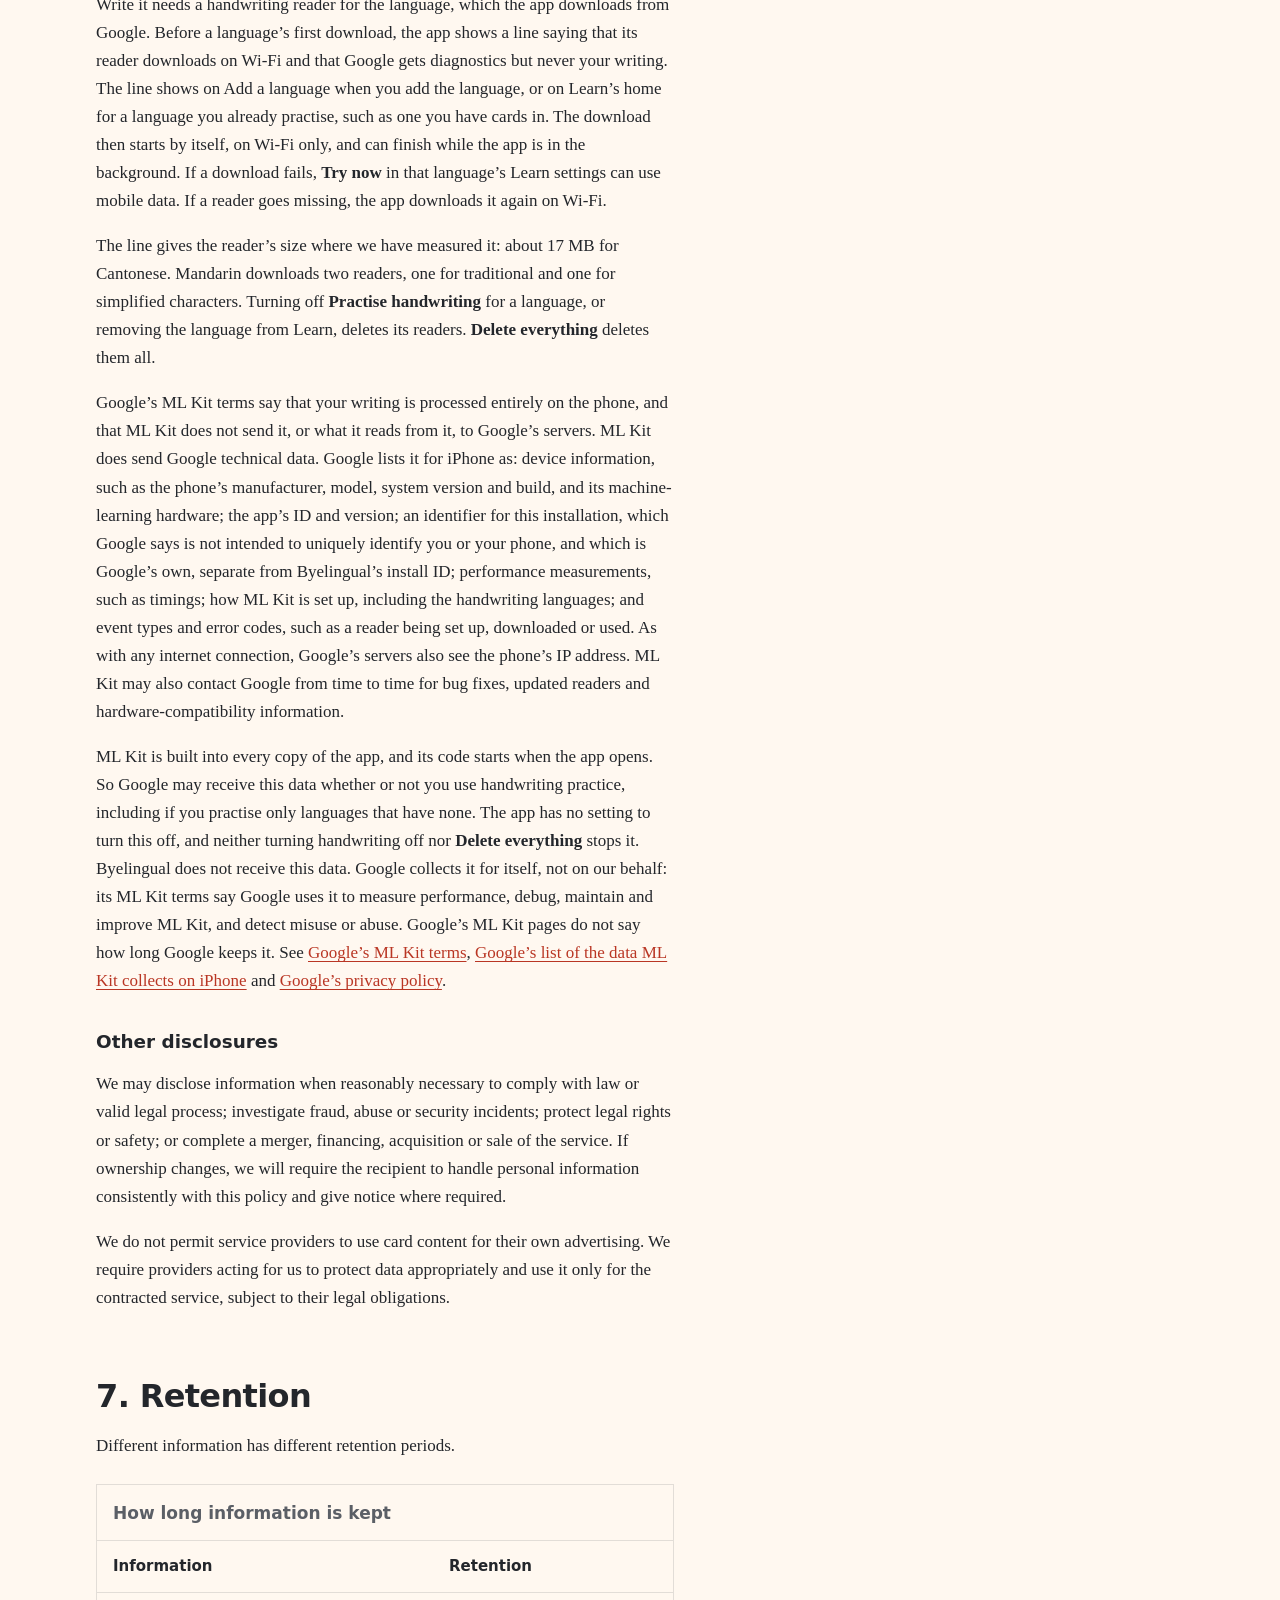
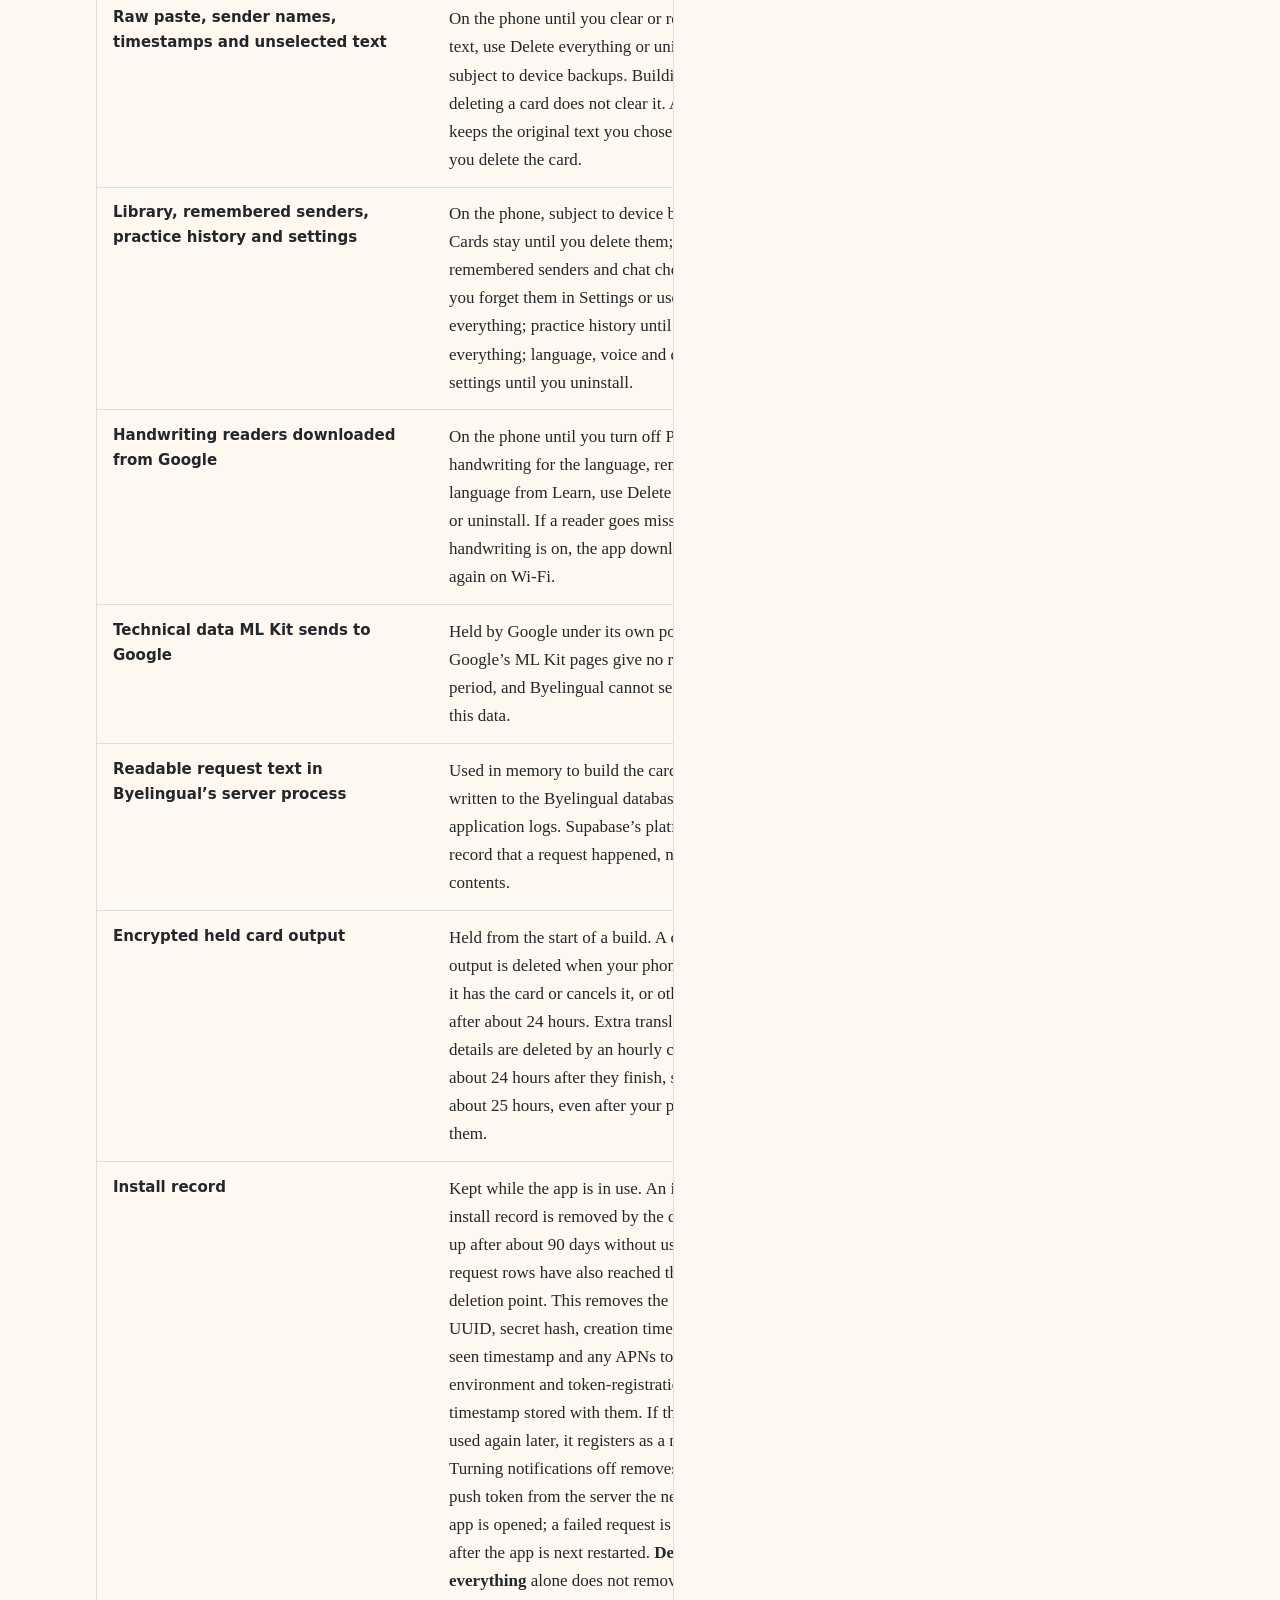
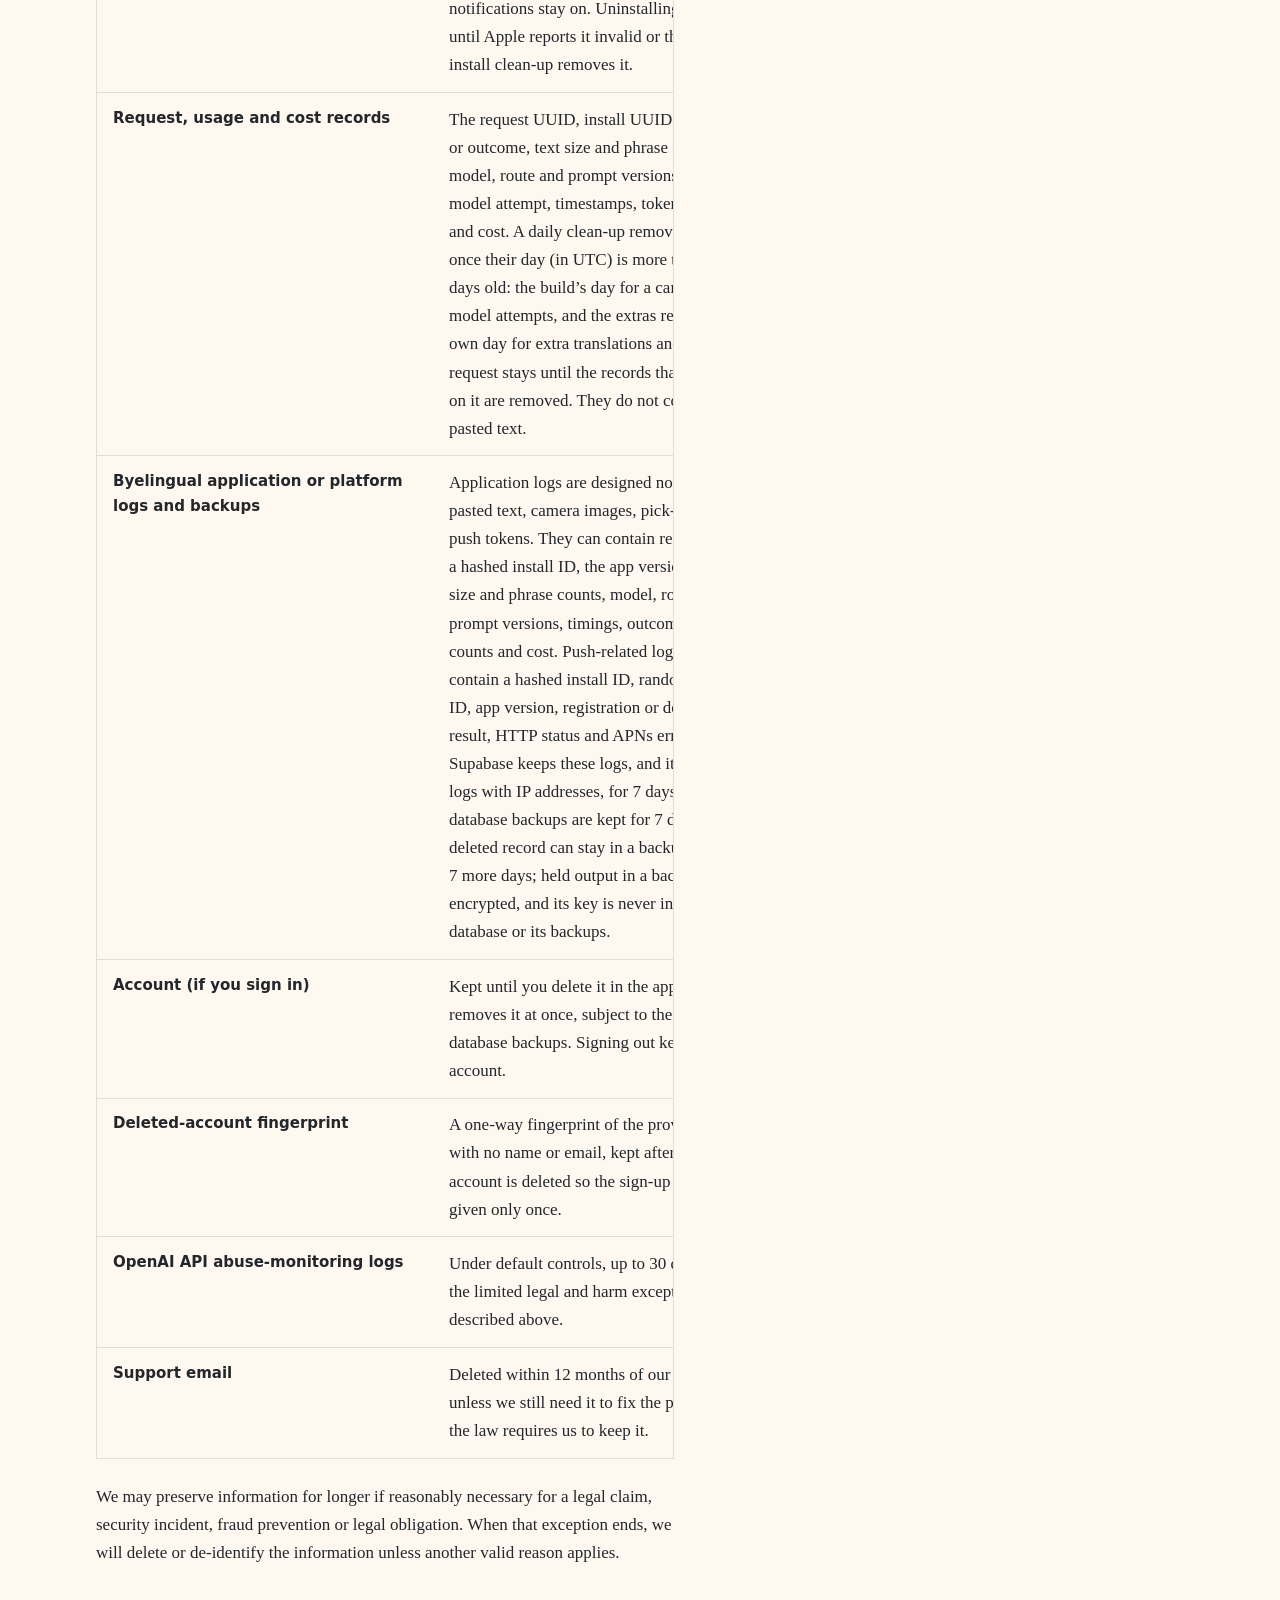
==== commit 277eb292: "Policy draft: from Google only the email is kept (Byelingual#1641) Co-Authored-By: Claude Opus 5.5 <" ====
--- a/privacy/index.html
+++ b/privacy/index.html
@@ -76,7 +76,7 @@
         <li>Byelingual’s server database keeps no readable text from your card requests. Request, usage and cost records are deleted after 90 days; a random install record is deleted after 90 days without use.</li>
         <li>While a card is built, its output waits on the server encrypted, so you can pick it up if you leave. It is deleted when the server receives your phone’s confirmation that it has it, or within about a day; extra translations and details within about 25 hours. The key stays on your phone, never in the server database.</li>
         <li>If you enable card-ready notifications on iPhone, Byelingual stores an Apple push token with your random install record. The alert contains no card text or sender name.</li>
-        <li>Signing in is optional. If you sign in with Apple or Google, our server keeps an account with your energy and Premium. Apple shares no name or email with us; Google shares your email, name and profile picture. You can delete the account in the app at any time (section 4).</li>
+        <li>Signing in is optional. If you sign in with Apple or Google, our server keeps an account with your energy and Premium. Apple shares no name or email with us; from Google we keep only your email. You can delete the account in the app at any time (section 4).</li>
         <li>Handwriting practice is checked on your phone, and Write it is read there by Google’s ML Kit. Google never gets your writing. ML Kit is built into the app and sends Google technical data about the app and your phone, whether or not you use handwriting practice (section 6).</li>
       </ul>
 
@@ -123,7 +123,7 @@
 
       <h3>Accounts</h3>
       <p>Signing in is optional and needs no password. When you sign in with Apple or Google, the provider confirms who you are, and Byelingual’s server, through Supabase Auth, creates an account the first time. The account holds the provider you chose, the provider’s ID for you, your energy, whether and until when you have Premium, and when the account was created and last used. Your random install record is linked to the account, with how that phone signed in.</p>
-      <p>Sign in with Apple asks Apple for no name and no email, so Apple shares neither. Google shares the email address of the Google account you choose, and Supabase Auth also stores the name and profile picture link that Google includes; the app shows only the email, to tell you which account is signed in. The phone keeps a sign-in session in its secure storage.</p>
+      <p>Sign in with Apple asks Apple for no name and no email, so Apple shares neither. Google shares the email address of the Google account you choose, which the app shows to tell you which account is signed in. Google’s sign-in also includes your name and profile picture; our server discards them and keeps only the email. The phone keeps a sign-in session in its secure storage.</p>
       <p><strong>Settings › Sign out</strong> unlinks that phone from the account; the account stays. <strong>Settings › Delete account</strong> deletes the account: its energy, Premium, the Supabase Auth record and every phone’s link to it. On iPhone, Apple asks you to confirm, and we ask Apple to revoke Byelingual’s Sign in with Apple link; after a Google sign-in, the phone asks Google to revoke Byelingual’s access. Deleting the account does not delete the cards on your phone. To stop one person collecting the sign-up energy again by deleting and re-creating an account, we keep a one-way fingerprint of the provider’s ID for you: a SHA-256 hash combined with a secret random value. It contains no name, email or readable ID, and is kept after the account is deleted.</p>
 
       <h3>What masking covers</h3>
